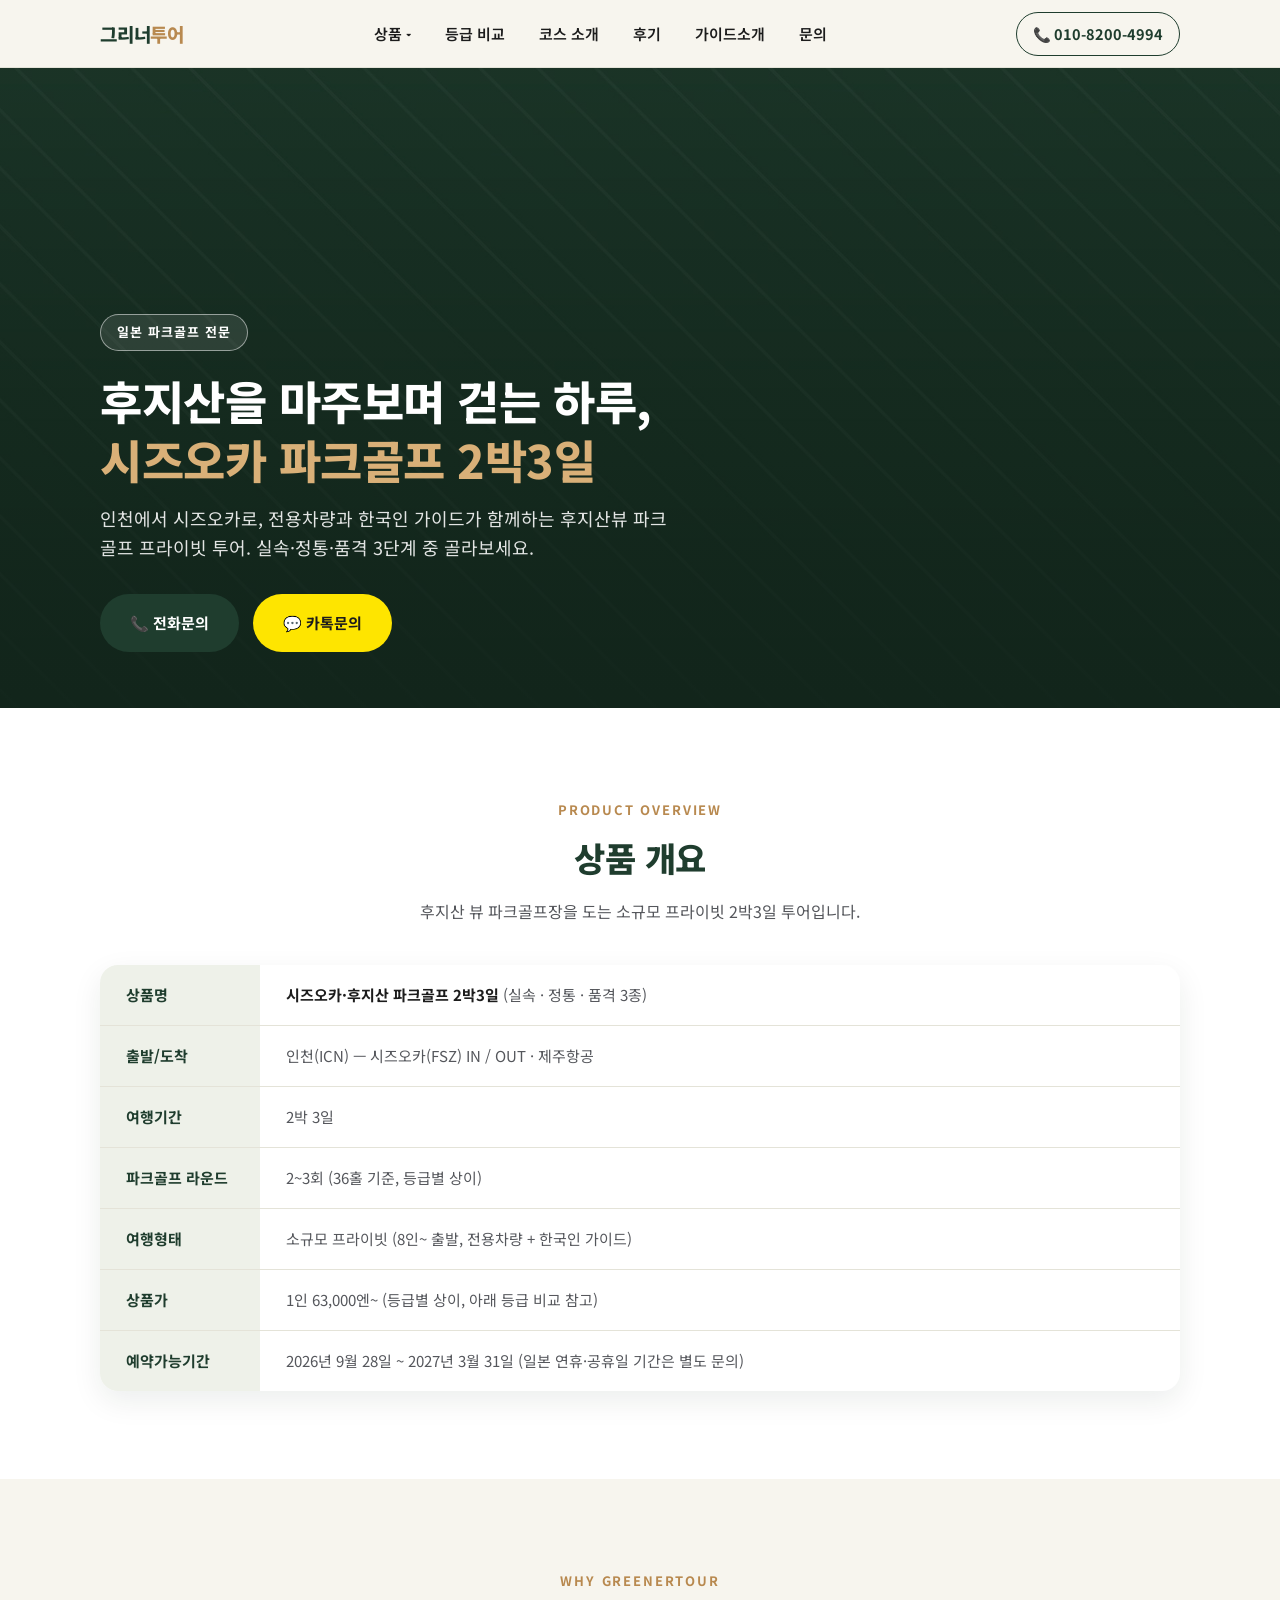
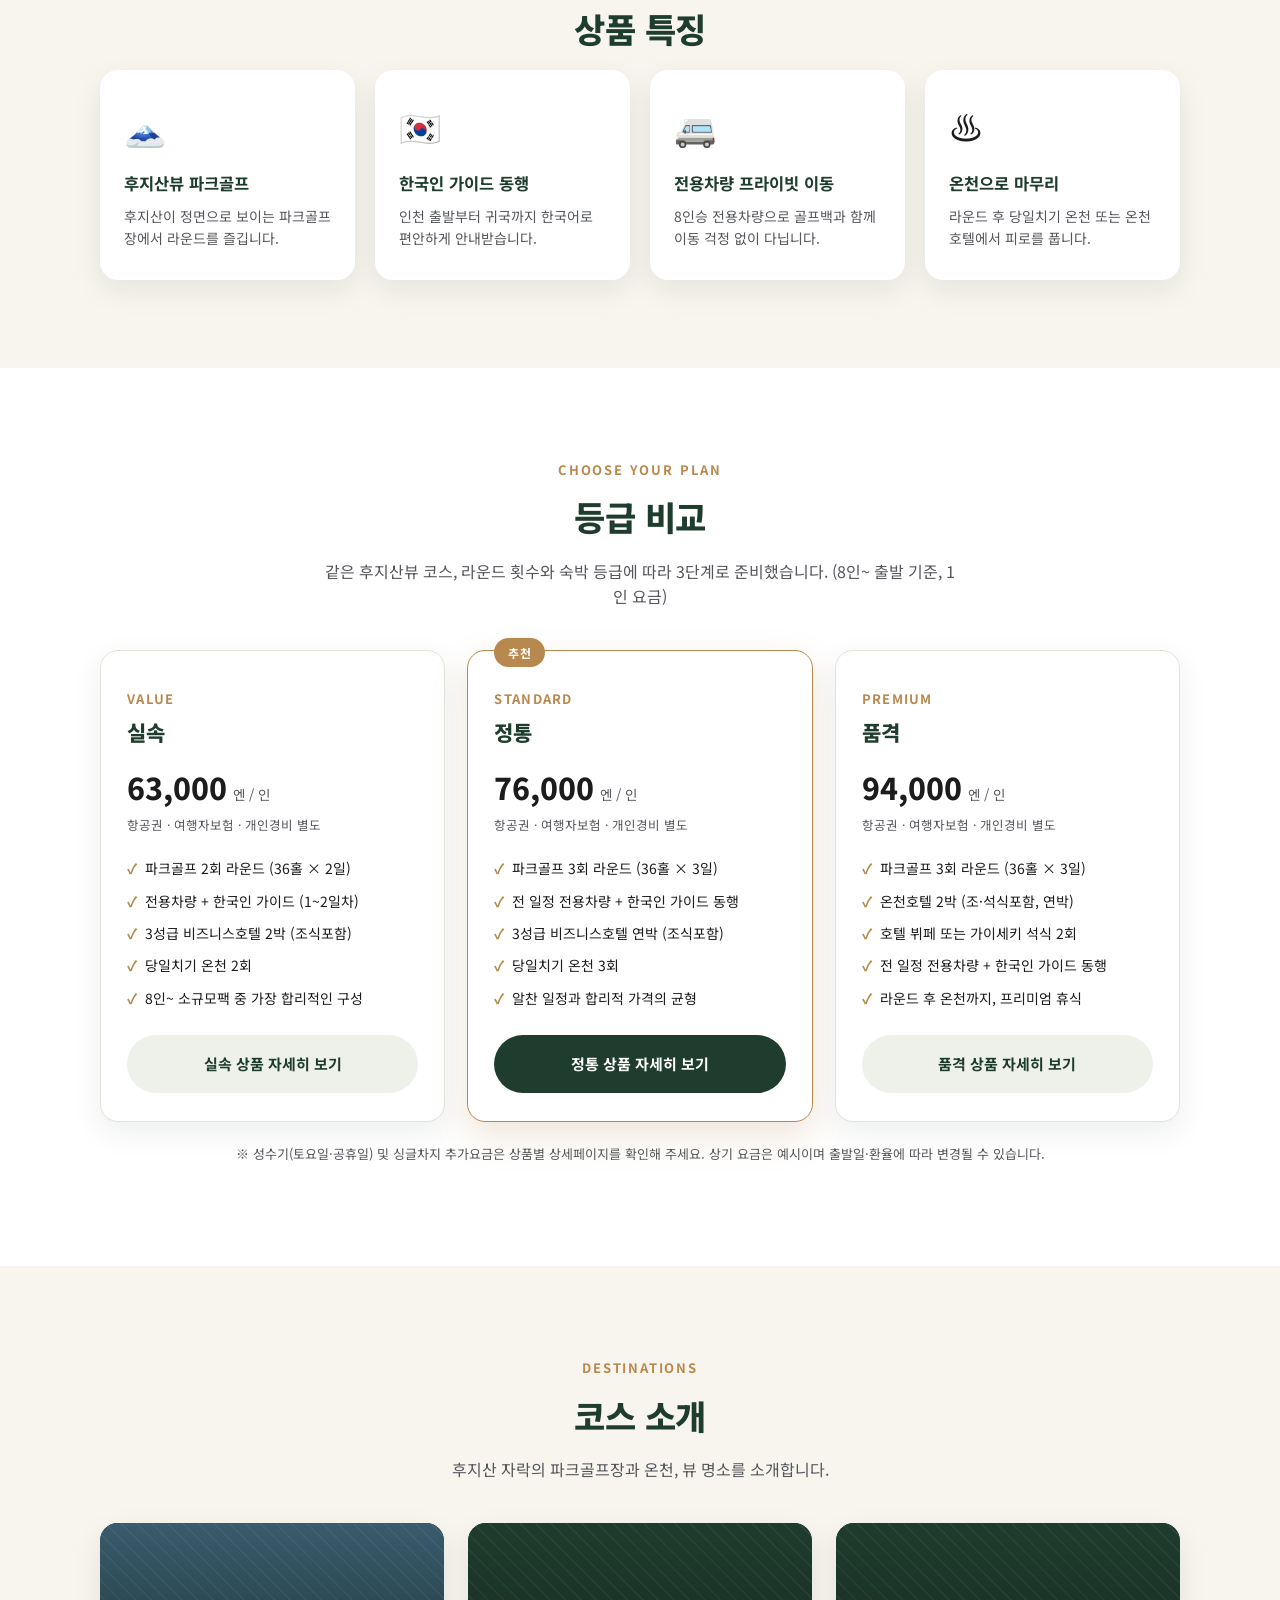
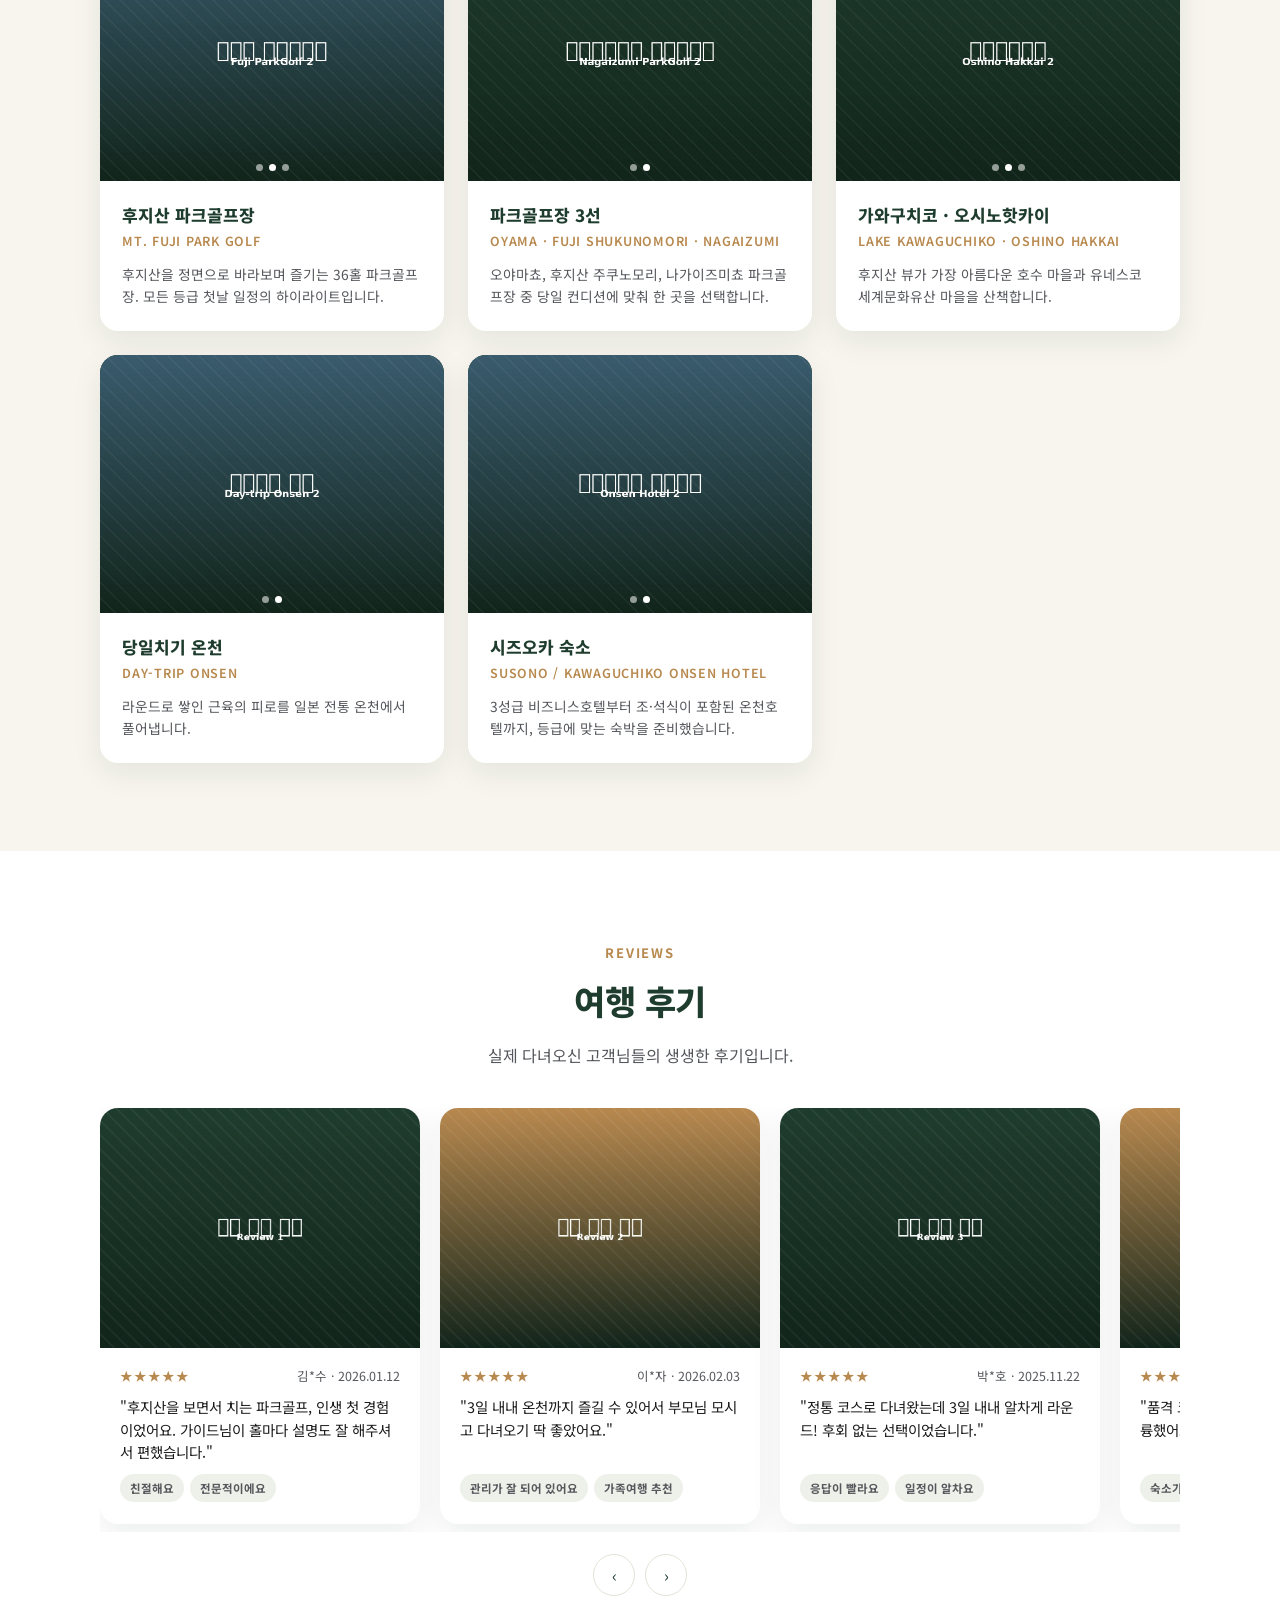
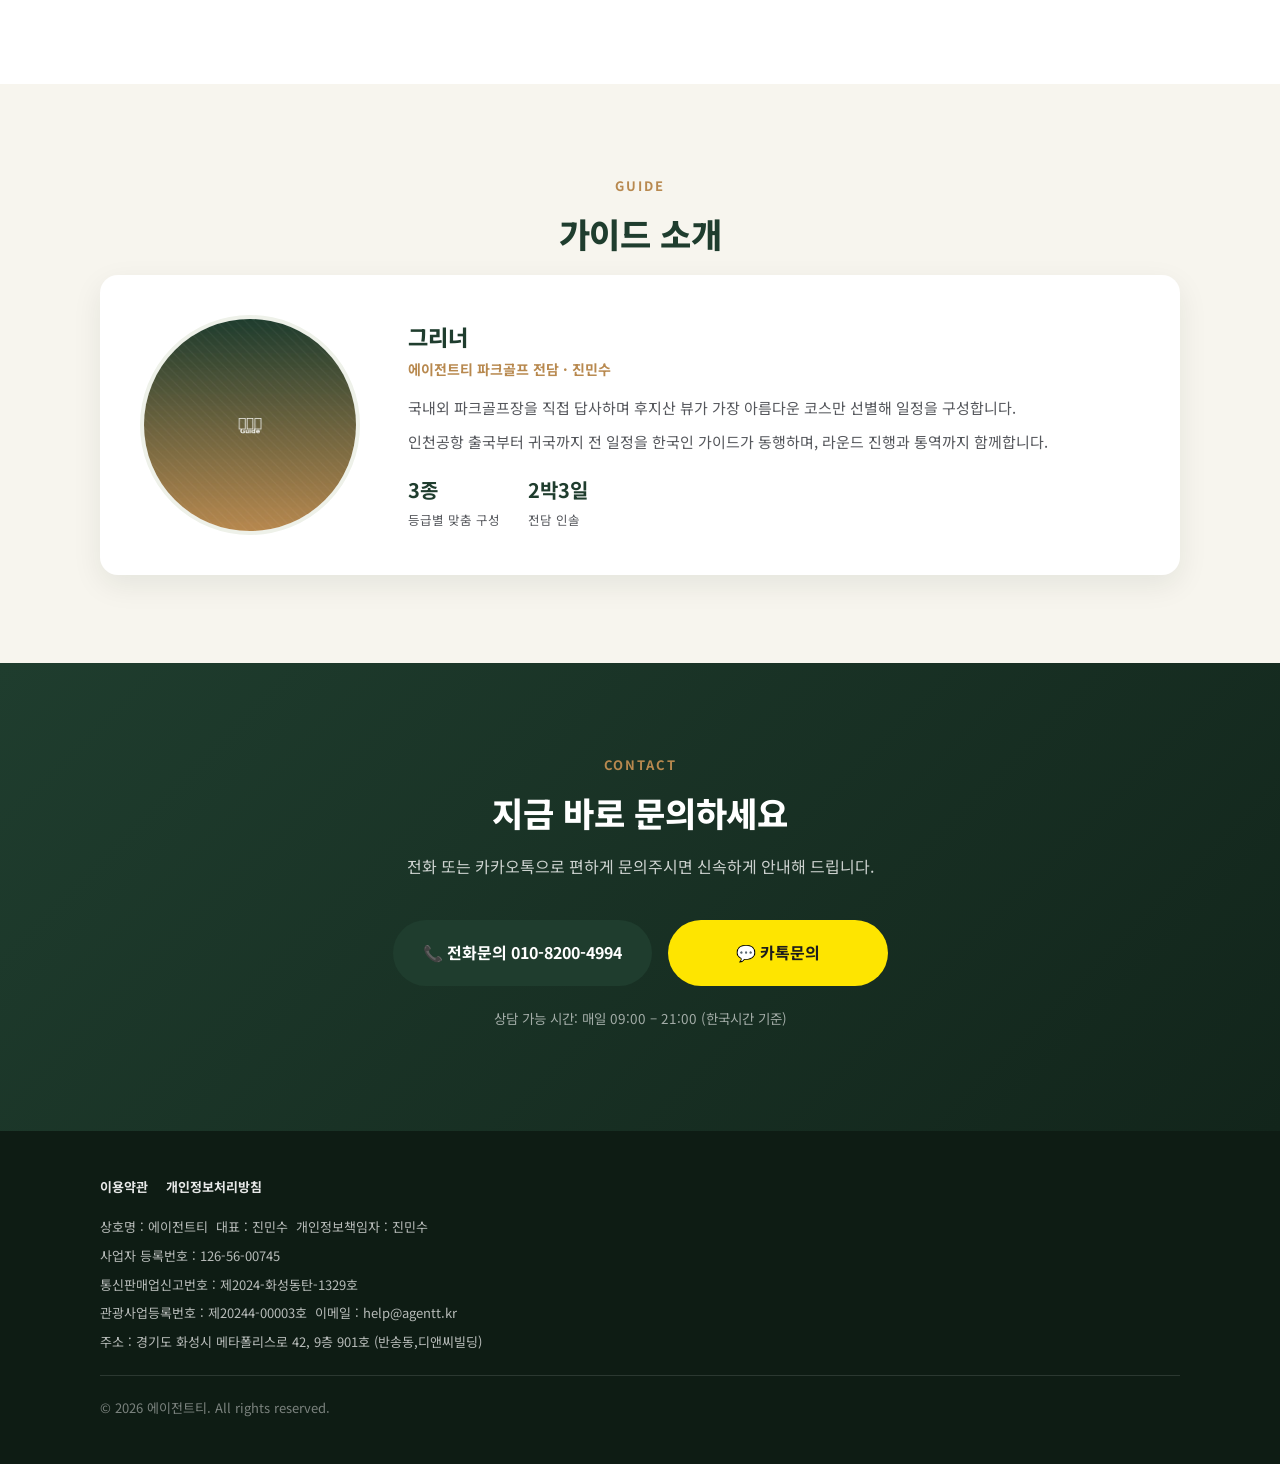
==== index.html @ ccd435a9 "그리너투어: 일본 파크골프(시즈오카·후지산) 전문여행사 홈페이지 신규 제작 베를리너투어 레이아웃을 벤치마킹해 원페이지 홈 + 상품별 상세페이지 구조로 구성. 공급사 견적(실속/정통" ====
<!DOCTYPE html>
<html lang="ko">
<head>
<meta charset="UTF-8">
<meta name="viewport" content="width=device-width, initial-scale=1.0">
<title>그리너투어 | 일본 파크골프 전문여행 - 시즈오카·후지산 2박3일</title>
<meta name="description" content="후지산이 보이는 그린 위에서 즐기는 파크골프. 인천-시즈오카 왕복, 전용차량과 한국인 가이드가 함께하는 2박3일 소규모 프라이빗 투어. 실속·정통·품격 3단계로 골라보세요.">
<link rel="canonical" href="https://greenertour.pages.dev/">

<meta property="og:type" content="website">
<meta property="og:title" content="그리너투어 | 일본 파크골프 전문여행 - 시즈오카·후지산 2박3일">
<meta property="og:description" content="후지산 뷰 파크골프장에서 즐기는 2박3일 소규모 프라이빗 투어. 실속·정통·품격 3단계.">
<meta property="og:image" content="/images/og-image.jpg">
<meta property="og:locale" content="ko_KR">

<link rel="preconnect" href="https://fonts.googleapis.com">
<link rel="preconnect" href="https://fonts.gstatic.com" crossorigin>
<link href="https://fonts.googleapis.com/css2?family=Noto+Sans+KR:wght@400;500;600;700;800&display=swap" rel="stylesheet">
<link rel="stylesheet" href="/assets/css/style.css">
</head>
<body>

<!-- ============================== HEADER / GNB ============================== -->
<header class="site-header">
  <nav class="nav">
    <a href="#top" class="nav-logo">그리너<span>투어</span></a>

    <ul class="nav-menu">
      <li class="nav-item has-dropdown">
        <a href="#plans" class="nav-link nav-link--dropdown">상품 <span class="caret">▾</span></a>
        <ul class="nav-dropdown" data-products-dropdown>
          <li>
            <a href="/products/susono-value/" class="nav-dropdown-link">
              <span>시즈오카 파크골프 실속</span><span class="status">판매중</span>
            </a>
          </li>
          <li>
            <a href="/products/susono-standard/" class="nav-dropdown-link">
              <span>시즈오카 파크골프 정통</span><span class="status">판매중</span>
            </a>
          </li>
          <li>
            <a href="/products/susono-premium/" class="nav-dropdown-link">
              <span>시즈오카 파크골프 품격</span><span class="status">판매중</span>
            </a>
          </li>
        </ul>
      </li>
      <li class="nav-item"><a href="#plans" class="nav-link">등급 비교</a></li>
      <li class="nav-item"><a href="#destinations" class="nav-link">코스 소개</a></li>
      <li class="nav-item"><a href="#reviews" class="nav-link">후기</a></li>
      <li class="nav-item"><a href="#guide" class="nav-link">가이드소개</a></li>
      <li class="nav-item"><a href="#contact" class="nav-link">문의</a></li>
    </ul>

    <a href="tel:01082004994" class="nav-phone">📞 010-8200-4994</a>
    <button class="nav-toggle" aria-label="메뉴 열기" aria-expanded="false">
      <span></span><span></span><span></span>
    </button>
  </nav>
</header>

<!-- ============================== HERO ============================== -->
<section class="hero" id="top">
  <div class="hero-slides">
    <div class="hero-slide is-active" style="background-image:url('/images/hero/1.jpg')"></div>
    <div class="hero-slide" style="background-image:url('/images/hero/2.jpg')"></div>
  </div>
  <div class="hero-content">
    <span class="hero-badge">일본 파크골프 전문</span>
    <h1 class="hero-title">후지산을 마주보며 걷는 하루,<br><em>시즈오카 파크골프 2박3일</em></h1>
    <p class="hero-sub">인천에서 시즈오카로, 전용차량과 한국인 가이드가 함께하는 후지산뷰 파크골프 프라이빗 투어. 실속·정통·품격 3단계 중 골라보세요.</p>
    <div class="cta-row">
      <a href="tel:01082004994" class="btn btn--primary">📞 전화문의</a>
      <a href="https://open.kakao.com/o/sonpDsNi" target="_blank" rel="noopener" class="btn btn--kakao">💬 카톡문의</a>
    </div>
  </div>
</section>

<!-- ============================== 상품 개요 ============================== -->
<section class="section section--alt" id="overview">
  <div class="container">
    <div class="section-head">
      <span class="section-eyebrow">Product Overview</span>
      <h2 class="section-title">상품 개요</h2>
      <p class="section-desc">후지산 뷰 파크골프장을 도는 소규모 프라이빗 2박3일 투어입니다.</p>
    </div>

    <table class="overview-table">
      <tr><th>상품명</th><td><strong>시즈오카·후지산 파크골프 2박3일</strong> (실속 · 정통 · 품격 3종)</td></tr>
      <tr><th>출발/도착</th><td>인천(ICN) — 시즈오카(FSZ) IN / OUT · 제주항공</td></tr>
      <tr><th>여행기간</th><td>2박 3일</td></tr>
      <tr><th>파크골프 라운드</th><td>2~3회 (36홀 기준, 등급별 상이)</td></tr>
      <tr><th>여행형태</th><td>소규모 프라이빗 (8인~ 출발, 전용차량 + 한국인 가이드)</td></tr>
      <tr><th>상품가</th><td>1인 63,000엔~ (등급별 상이, 아래 등급 비교 참고)</td></tr>
      <tr><th>예약가능기간</th><td>2026년 9월 28일 ~ 2027년 3월 31일 (일본 연휴·공휴일 기간은 별도 문의)</td></tr>
    </table>
  </div>
</section>

<!-- ============================== 상품 특징 ============================== -->
<section class="section">
  <div class="container">
    <div class="section-head">
      <span class="section-eyebrow">Why GreenerTour</span>
      <h2 class="section-title">상품 특징</h2>
    </div>

    <div class="feature-grid">
      <div class="feature-card">
        <div class="feature-icon">🗻</div>
        <h3 class="feature-title">후지산뷰 파크골프</h3>
        <p class="feature-text">후지산이 정면으로 보이는 파크골프장에서 라운드를 즐깁니다.</p>
      </div>
      <div class="feature-card">
        <div class="feature-icon">🇰🇷</div>
        <h3 class="feature-title">한국인 가이드 동행</h3>
        <p class="feature-text">인천 출발부터 귀국까지 한국어로 편안하게 안내받습니다.</p>
      </div>
      <div class="feature-card">
        <div class="feature-icon">🚐</div>
        <h3 class="feature-title">전용차량 프라이빗 이동</h3>
        <p class="feature-text">8인승 전용차량으로 골프백과 함께 이동 걱정 없이 다닙니다.</p>
      </div>
      <div class="feature-card">
        <div class="feature-icon">♨</div>
        <h3 class="feature-title">온천으로 마무리</h3>
        <p class="feature-text">라운드 후 당일치기 온천 또는 온천호텔에서 피로를 풉니다.</p>
      </div>
    </div>
  </div>
</section>

<!-- ============================== 등급 비교 ============================== -->
<section class="section section--alt" id="plans">
  <div class="container">
    <div class="section-head">
      <span class="section-eyebrow">Choose Your Plan</span>
      <h2 class="section-title">등급 비교</h2>
      <p class="section-desc">같은 후지산뷰 코스, 라운드 횟수와 숙박 등급에 따라 3단계로 준비했습니다. (8인~ 출발 기준, 1인 요금)</p>
    </div>

    <div class="plan-grid">

      <div class="plan-card">
        <p class="plan-name">Value</p>
        <h3 class="plan-title">실속</h3>
        <div class="plan-price"><strong>63,000</strong><span>엔 / 인</span></div>
        <p class="plan-price-note">항공권 · 여행자보험 · 개인경비 별도</p>
        <ul class="plan-list">
          <li>파크골프 2회 라운드 (36홀 × 2일)</li>
          <li>전용차량 + 한국인 가이드 (1~2일차)</li>
          <li>3성급 비즈니스호텔 2박 (조식포함)</li>
          <li>당일치기 온천 2회</li>
          <li>8인~ 소규모팩 중 가장 합리적인 구성</li>
        </ul>
        <a href="/products/susono-value/" class="btn btn--ghost btn--block">실속 상품 자세히 보기</a>
      </div>

      <div class="plan-card plan-card--featured">
        <span class="plan-badge">추천</span>
        <p class="plan-name">Standard</p>
        <h3 class="plan-title">정통</h3>
        <div class="plan-price"><strong>76,000</strong><span>엔 / 인</span></div>
        <p class="plan-price-note">항공권 · 여행자보험 · 개인경비 별도</p>
        <ul class="plan-list">
          <li>파크골프 3회 라운드 (36홀 × 3일)</li>
          <li>전 일정 전용차량 + 한국인 가이드 동행</li>
          <li>3성급 비즈니스호텔 연박 (조식포함)</li>
          <li>당일치기 온천 3회</li>
          <li>알찬 일정과 합리적 가격의 균형</li>
        </ul>
        <a href="/products/susono-standard/" class="btn btn--primary btn--block">정통 상품 자세히 보기</a>
      </div>

      <div class="plan-card">
        <p class="plan-name">Premium</p>
        <h3 class="plan-title">품격</h3>
        <div class="plan-price"><strong>94,000</strong><span>엔 / 인</span></div>
        <p class="plan-price-note">항공권 · 여행자보험 · 개인경비 별도</p>
        <ul class="plan-list">
          <li>파크골프 3회 라운드 (36홀 × 3일)</li>
          <li>온천호텔 2박 (조·석식포함, 연박)</li>
          <li>호텔 뷔페 또는 가이세키 석식 2회</li>
          <li>전 일정 전용차량 + 한국인 가이드 동행</li>
          <li>라운드 후 온천까지, 프리미엄 휴식</li>
        </ul>
        <a href="/products/susono-premium/" class="btn btn--ghost btn--block">품격 상품 자세히 보기</a>
      </div>

    </div>
    <p style="text-align:center;color:var(--color-ink-soft);font-size:13px;margin-top:22px;">
      ※ 성수기(토요일·공휴일) 및 싱글차지 추가요금은 상품별 상세페이지를 확인해 주세요. 상기 요금은 예시이며 출발일·환율에 따라 변경될 수 있습니다.
    </p>
  </div>
</section>

<!-- ============================== 코스 소개 ============================== -->
<section class="section" id="destinations">
  <div class="container">
    <div class="section-head">
      <span class="section-eyebrow">Destinations</span>
      <h2 class="section-title">코스 소개</h2>
      <p class="section-desc">후지산 자락의 파크골프장과 온천, 뷰 명소를 소개합니다.</p>
    </div>

    <div class="dest-grid">

      <div class="dest-card">
        <div class="dest-media">
          <img src="/images/destinations/fuji-parkgolf/1.jpg" alt="후지산 파크골프장 1" class="is-active">
          <img src="/images/destinations/fuji-parkgolf/2.jpg" alt="후지산 파크골프장 2">
          <img src="/images/destinations/fuji-parkgolf/3.jpg" alt="후지산 파크골프장 3">
          <div class="dest-thumbs">
            <button class="dest-thumb-dot is-active"></button>
            <button class="dest-thumb-dot"></button>
            <button class="dest-thumb-dot"></button>
          </div>
        </div>
        <div class="dest-body">
          <h3 class="dest-name">후지산 파크골프장</h3>
          <p class="dest-name-en">Mt. Fuji Park Golf</p>
          <p class="dest-desc">후지산을 정면으로 바라보며 즐기는 36홀 파크골프장. 모든 등급 첫날 일정의 하이라이트입니다.</p>
        </div>
      </div>

      <div class="dest-card">
        <div class="dest-media">
          <img src="/images/destinations/oyama-parkgolf/1.jpg" alt="파크골프장 3선 1" class="is-active">
          <img src="/images/destinations/oyama-parkgolf/2.jpg" alt="파크골프장 3선 2">
          <div class="dest-thumbs">
            <button class="dest-thumb-dot is-active"></button>
            <button class="dest-thumb-dot"></button>
          </div>
        </div>
        <div class="dest-body">
          <h3 class="dest-name">파크골프장 3선</h3>
          <p class="dest-name-en">Oyama · Fuji Shukunomori · Nagaizumi</p>
          <p class="dest-desc">오야마쵸, 후지산 주쿠노모리, 나가이즈미쵸 파크골프장 중 당일 컨디션에 맞춰 한 곳을 선택합니다.</p>
        </div>
      </div>

      <div class="dest-card">
        <div class="dest-media">
          <img src="/images/destinations/kawaguchiko/1.jpg" alt="가와구치코 1" class="is-active">
          <img src="/images/destinations/kawaguchiko/2.jpg" alt="오시노핫카이 2">
          <img src="/images/destinations/kawaguchiko/3.jpg" alt="가와구치코 3">
          <div class="dest-thumbs">
            <button class="dest-thumb-dot is-active"></button>
            <button class="dest-thumb-dot"></button>
            <button class="dest-thumb-dot"></button>
          </div>
        </div>
        <div class="dest-body">
          <h3 class="dest-name">가와구치코 · 오시노핫카이</h3>
          <p class="dest-name-en">Lake Kawaguchiko · Oshino Hakkai</p>
          <p class="dest-desc">후지산 뷰가 가장 아름다운 호수 마을과 유네스코 세계문화유산 마을을 산책합니다.</p>
        </div>
      </div>

      <div class="dest-card">
        <div class="dest-media">
          <img src="/images/destinations/onsen/1.jpg" alt="당일치기 온천 1" class="is-active">
          <img src="/images/destinations/onsen/2.jpg" alt="당일치기 온천 2">
          <div class="dest-thumbs">
            <button class="dest-thumb-dot is-active"></button>
            <button class="dest-thumb-dot"></button>
          </div>
        </div>
        <div class="dest-body">
          <h3 class="dest-name">당일치기 온천</h3>
          <p class="dest-name-en">Day-trip Onsen</p>
          <p class="dest-desc">라운드로 쌓인 근육의 피로를 일본 전통 온천에서 풀어냅니다.</p>
        </div>
      </div>

      <div class="dest-card">
        <div class="dest-media">
          <img src="/images/destinations/susono-hotel/1.jpg" alt="시즈오카 숙소 1" class="is-active">
          <img src="/images/destinations/susono-hotel/2.jpg" alt="온천호텔 2">
          <div class="dest-thumbs">
            <button class="dest-thumb-dot is-active"></button>
            <button class="dest-thumb-dot"></button>
          </div>
        </div>
        <div class="dest-body">
          <h3 class="dest-name">시즈오카 숙소</h3>
          <p class="dest-name-en">Susono / Kawaguchiko Onsen Hotel</p>
          <p class="dest-desc">3성급 비즈니스호텔부터 조·석식이 포함된 온천호텔까지, 등급에 맞는 숙박을 준비했습니다.</p>
        </div>
      </div>

    </div>
  </div>
</section>

<!-- ============================== 여행 후기 ============================== -->
<section class="section section--alt" id="reviews">
  <div class="container">
    <div class="section-head">
      <span class="section-eyebrow">Reviews</span>
      <h2 class="section-title">여행 후기</h2>
      <p class="section-desc">실제 다녀오신 고객님들의 생생한 후기입니다.</p>
    </div>

    <div class="review-slider-wrap">
      <div class="review-track">

        <article class="review-card">
          <div class="review-media"><img src="/images/reviews/1.jpg" alt="후기 사진 1"></div>
          <div class="review-body">
            <div class="review-meta"><span class="review-stars">★★★★★</span><span>김*수 · 2026.01.12</span></div>
            <p class="review-quote">"후지산을 보면서 치는 파크골프, 인생 첫 경험이었어요. 가이드님이 홀마다 설명도 잘 해주셔서 편했습니다."</p>
            <div class="review-tags"><span class="review-tag">친절해요</span><span class="review-tag">전문적이에요</span></div>
          </div>
        </article>

        <article class="review-card">
          <div class="review-media"><img src="/images/reviews/2.jpg" alt="후기 사진 2"></div>
          <div class="review-body">
            <div class="review-meta"><span class="review-stars">★★★★★</span><span>이*자 · 2026.02.03</span></div>
            <p class="review-quote">"3일 내내 온천까지 즐길 수 있어서 부모님 모시고 다녀오기 딱 좋았어요."</p>
            <div class="review-tags"><span class="review-tag">관리가 잘 되어 있어요</span><span class="review-tag">가족여행 추천</span></div>
          </div>
        </article>

        <article class="review-card">
          <div class="review-media"><img src="/images/reviews/3.jpg" alt="후기 사진 3"></div>
          <div class="review-body">
            <div class="review-meta"><span class="review-stars">★★★★★</span><span>박*호 · 2025.11.22</span></div>
            <p class="review-quote">"정통 코스로 다녀왔는데 3일 내내 알차게 라운드! 후회 없는 선택이었습니다."</p>
            <div class="review-tags"><span class="review-tag">응답이 빨라요</span><span class="review-tag">일정이 알차요</span></div>
          </div>
        </article>

        <article class="review-card">
          <div class="review-media"><img src="/images/reviews/4.jpg" alt="후기 사진 4"></div>
          <div class="review-body">
            <div class="review-meta"><span class="review-stars">★★★★★</span><span>최*영 · 2025.12.30</span></div>
            <p class="review-quote">"품격 코스 온천호텔의 저녁 가이세키가 정말 훌륭했어요."</p>
            <div class="review-tags"><span class="review-tag">숙소가 좋아요</span><span class="review-tag">전문적이에요</span></div>
          </div>
        </article>

        <article class="review-card">
          <div class="review-media"><img src="/images/reviews/5.jpg" alt="후기 사진 5"></div>
          <div class="review-body">
            <div class="review-meta"><span class="review-stars">★★★★★</span><span>정*미 · 2026.02.18</span></div>
            <p class="review-quote">"실속 코스로도 충분히 만족스러웠습니다. 가성비 최고예요."</p>
            <div class="review-tags"><span class="review-tag">가성비 좋아요</span><span class="review-tag">친절해요</span></div>
          </div>
        </article>

        <article class="review-card">
          <div class="review-media"><img src="/images/reviews/6.jpg" alt="후기 사진 6"></div>
          <div class="review-body">
            <div class="review-meta"><span class="review-stars">★★★★★</span><span>한*철 · 2025.10.05</span></div>
            <p class="review-quote">"골프 동호회 8명이서 단체로 다녀왔는데 전용차량이라 이동이 정말 편했어요."</p>
            <div class="review-tags"><span class="review-tag">단체여행 추천</span><span class="review-tag">위치가 찾기 쉬워요</span></div>
          </div>
        </article>

        <article class="review-card">
          <div class="review-media"><img src="/images/reviews/7.jpg" alt="후기 사진 7"></div>
          <div class="review-body">
            <div class="review-meta"><span class="review-stars">★★★★★</span><span>오*진 · 2026.01.29</span></div>
            <p class="review-quote">"가와구치코에서 본 후지산 뷰가 압권이었습니다."</p>
            <div class="review-tags"><span class="review-tag">사진 맛집</span><span class="review-tag">전문적이에요</span></div>
          </div>
        </article>

        <article class="review-card">
          <div class="review-media"><img src="/images/reviews/8.jpg" alt="후기 사진 8"></div>
          <div class="review-body">
            <div class="review-meta"><span class="review-stars">★★★★★</span><span>신*아 · 2025.11.10</span></div>
            <p class="review-quote">"온천과 파크골프를 함께 즐길 수 있는 유일한 상품 같아요."</p>
            <div class="review-tags"><span class="review-tag">친절해요</span><span class="review-tag">관광지와 가까워요</span></div>
          </div>
        </article>

      </div>

      <div class="review-controls">
        <button data-review-prev aria-label="이전 후기">‹</button>
        <button data-review-next aria-label="다음 후기">›</button>
      </div>
    </div>
  </div>
</section>

<!-- ============================== 가이드 소개 ============================== -->
<section class="section" id="guide">
  <div class="container">
    <div class="section-head">
      <span class="section-eyebrow">Guide</span>
      <h2 class="section-title">가이드 소개</h2>
    </div>

    <div class="guide-block">
      <div class="guide-photo">
        <img src="/images/guide/1.jpg" alt="가이드 그리너 프로필 사진">
      </div>
      <div>
        <h3 class="guide-name">그리너</h3>
        <p class="guide-role">에이전트티 파크골프 전담 · 진민수</p>
        <p class="guide-bio">국내외 파크골프장을 직접 답사하며 후지산 뷰가 가장 아름다운 코스만 선별해 일정을 구성합니다.</p>
        <p class="guide-bio">인천공항 출국부터 귀국까지 전 일정을 한국인 가이드가 동행하며, 라운드 진행과 통역까지 함께합니다.</p>
        <div class="guide-stats">
          <div class="guide-stat"><strong>3종</strong><span>등급별 맞춤 구성</span></div>
          <div class="guide-stat"><strong>2박3일</strong><span>전담 인솔</span></div>
        </div>
      </div>
    </div>
  </div>
</section>

<!-- ============================== 문의하기 ============================== -->
<section class="section contact-section" id="contact">
  <div class="container">
    <span class="section-eyebrow">Contact</span>
    <h2 class="section-title">지금 바로 문의하세요</h2>
    <p class="section-desc">전화 또는 카카오톡으로 편하게 문의주시면 신속하게 안내해 드립니다.</p>
    <div class="contact-cta-row">
      <a href="tel:01082004994" class="btn btn--primary">📞 전화문의 010-8200-4994</a>
      <a href="https://open.kakao.com/o/sonpDsNi" target="_blank" rel="noopener" class="btn btn--kakao">💬 카톡문의</a>
    </div>
    <p class="contact-note">상담 가능 시간: 매일 09:00 – 21:00 (한국시간 기준)</p>
  </div>
</section>

<!-- ============================== FOOTER ============================== -->
<footer class="site-footer">
  <div class="container">
    <div class="footer-links">
      <a href="/terms.html">이용약관</a>
      <a href="/privacy.html">개인정보처리방침</a>
    </div>
    <div class="footer-info">
      <p>상호명 : 에이전트티&nbsp;&nbsp;대표 : 진민수&nbsp;&nbsp;개인정보책임자 : 진민수</p>
      <p>사업자 등록번호 : 126-56-00745</p>
      <p>통신판매업신고번호 : 제2024-화성동탄-1329호</p>
      <p>관광사업등록번호 : 제20244-00003호&nbsp;&nbsp;이메일 : help@agentt.kr</p>
      <p>주소 : 경기도 화성시 메타폴리스로 42, 9층 901호 (반송동,디앤씨빌딩)</p>
    </div>
    <p class="footer-copy">© 2026 에이전트티. All rights reserved.</p>
  </div>
</footer>

<!-- ============================== 모바일 하단 고정 CTA ============================== -->
<div class="mobile-fab">
  <a href="tel:01082004994" class="btn btn--primary">📞 전화문의</a>
  <a href="https://open.kakao.com/o/sonpDsNi" target="_blank" rel="noopener" class="btn btn--kakao">💬 카톡문의</a>
</div>

<script src="/assets/js/main.js"></script>
</body>
</html>
---- assets/css/style.css ----
/* ==========================================================================
   그리너투어 — 일본 파크골프 전문 원페이지 상품 사이트
   ========================================================================== */

:root {
  --color-navy: #1f3d2e;
  --color-navy-deep: #12251b;
  --color-gold: #b8894f;
  --color-gold-light: #d9b078;
  --color-cream: #f7f5ee;
  --color-paper: #ffffff;
  --color-ink: #1c1c1c;
  --color-ink-soft: #55575c;
  --color-line: #e4e3d8;
  --color-tag-bg: #eef1e9;
  --radius-lg: 18px;
  --radius-md: 12px;
  --radius-sm: 8px;
  --shadow-card: 0 10px 30px rgba(18, 37, 27, 0.08);
  --shadow-card-hover: 0 16px 40px rgba(18, 37, 27, 0.14);
  --max-width: 1120px;
  --header-h: 68px;
}

* { box-sizing: border-box; }

html {
  scroll-behavior: smooth;
  scroll-padding-top: calc(var(--header-h) + 12px);
}

body {
  margin: 0;
  font-family: "Noto Sans KR", "Pretendard", -apple-system, BlinkMacSystemFont,
    "Malgun Gothic", sans-serif;
  color: var(--color-ink);
  background: var(--color-cream);
  line-height: 1.6;
  -webkit-font-smoothing: antialiased;
}

img { max-width: 100%; display: block; }
a { color: inherit; text-decoration: none; }
ul { list-style: none; margin: 0; padding: 0; }
button { font-family: inherit; cursor: pointer; }

.container {
  max-width: var(--max-width);
  margin: 0 auto;
  padding: 0 20px;
}

.section {
  padding: 88px 0;
}

.section--tight { padding: 64px 0; }

.section--alt { background: var(--color-paper); }

.section-eyebrow {
  display: inline-block;
  font-size: 13px;
  font-weight: 700;
  letter-spacing: 0.14em;
  color: var(--color-gold);
  text-transform: uppercase;
  margin-bottom: 10px;
}

.section-title {
  font-size: clamp(24px, 3.4vw, 34px);
  font-weight: 800;
  color: var(--color-navy);
  margin: 0 0 14px;
  letter-spacing: -0.01em;
}

.section-desc {
  font-size: 16px;
  color: var(--color-ink-soft);
  max-width: 640px;
  margin: 0 0 40px;
}

.section-head {
  text-align: center;
}
.section-head .section-desc { margin-left: auto; margin-right: auto; }

/* ---------- Buttons ---------- */
.btn {
  display: inline-flex;
  align-items: center;
  justify-content: center;
  gap: 8px;
  padding: 15px 28px;
  border-radius: 999px;
  font-weight: 700;
  font-size: 15px;
  border: 2px solid transparent;
  transition: transform 0.15s ease, box-shadow 0.15s ease, background 0.2s ease;
  white-space: nowrap;
}
.btn:active { transform: translateY(1px); }

.btn--primary {
  background: var(--color-navy);
  color: #fff;
}
.btn--primary:hover { background: var(--color-navy-deep); box-shadow: var(--shadow-card-hover); }

.btn--kakao {
  background: #fee500;
  color: #1c1c1c;
}
.btn--kakao:hover { box-shadow: var(--shadow-card-hover); }

.btn--outline {
  background: transparent;
  border-color: rgba(255, 255, 255, 0.7);
  color: #fff;
}
.btn--outline:hover { background: rgba(255, 255, 255, 0.12); }

.btn--ghost {
  background: var(--color-tag-bg);
  color: var(--color-navy);
}
.btn--ghost:hover { background: var(--color-line); }

.btn--block { width: 100%; }

.cta-row {
  display: flex;
  gap: 14px;
  flex-wrap: wrap;
}

/* ---------- Header / GNB ---------- */
.site-header {
  position: fixed;
  top: 0;
  left: 0;
  right: 0;
  height: var(--header-h);
  z-index: 200;
  background: rgba(247, 245, 238, 0.98);
  border-bottom: 1px solid var(--color-line);
  transition: background 0.2s ease;
}

.nav {
  max-width: var(--max-width);
  margin: 0 auto;
  height: var(--header-h);
  padding: 0 20px;
  display: flex;
  align-items: center;
  justify-content: space-between;
  gap: 16px;
}

.nav-logo {
  font-weight: 800;
  font-size: 19px;
  color: var(--color-navy);
  letter-spacing: -0.01em;
  flex-shrink: 0;
}
.nav-logo span { color: var(--color-gold); }

.nav-menu {
  display: flex;
  align-items: center;
  gap: 6px;
  flex: 1;
  justify-content: center;
}

.nav-item { position: relative; }

.nav-link {
  display: flex;
  align-items: center;
  gap: 4px;
  padding: 10px 14px;
  font-size: 15px;
  font-weight: 600;
  color: var(--color-ink);
  border-radius: var(--radius-sm);
  transition: background 0.15s ease, color 0.15s ease;
}
.nav-link:hover, .nav-link:focus-visible { color: var(--color-navy); background: rgba(18, 37, 27, 0.06); }
.nav-link .caret { font-size: 10px; transition: transform 0.2s ease; }

.nav-item.has-dropdown:hover .nav-link .caret,
.nav-item.has-dropdown.is-open .nav-link .caret {
  transform: rotate(180deg);
}

.nav-dropdown {
  position: absolute;
  top: calc(100% + 8px);
  left: 0;
  min-width: 260px;
  background: var(--color-paper);
  border-radius: var(--radius-md);
  box-shadow: var(--shadow-card-hover);
  border: 1px solid var(--color-line);
  padding: 8px;
  opacity: 0;
  visibility: hidden;
  transform: translateY(-6px);
  transition: opacity 0.18s ease, transform 0.18s ease, visibility 0.18s ease;
}

.nav-item.has-dropdown:hover .nav-dropdown,
.nav-item.has-dropdown.is-open .nav-dropdown {
  opacity: 1;
  visibility: visible;
  transform: translateY(0);
}

.nav-dropdown-link {
  display: flex;
  align-items: center;
  justify-content: space-between;
  gap: 10px;
  padding: 12px 14px;
  border-radius: var(--radius-sm);
  font-size: 14.5px;
  font-weight: 600;
  color: var(--color-ink);
}
.nav-dropdown-link:hover { background: var(--color-tag-bg); }
.nav-dropdown-link .status {
  font-size: 11px;
  font-weight: 700;
  padding: 3px 9px;
  border-radius: 999px;
  background: rgba(184, 137, 79, 0.14);
  color: var(--color-gold);
  flex-shrink: 0;
}
.nav-dropdown-empty {
  padding: 12px 14px;
  font-size: 13px;
  color: var(--color-ink-soft);
}

.nav-phone {
  display: flex;
  align-items: center;
  gap: 6px;
  font-weight: 700;
  font-size: 14.5px;
  color: var(--color-navy);
  padding: 9px 16px;
  border: 1.5px solid var(--color-navy);
  border-radius: 999px;
  flex-shrink: 0;
  white-space: nowrap;
}
.nav-phone:hover { background: var(--color-navy); color: #fff; }

.nav-toggle {
  display: none;
  flex-direction: column;
  gap: 4px;
  background: none;
  border: none;
  padding: 8px;
  flex-shrink: 0;
}
.nav-toggle span {
  width: 22px;
  height: 2px;
  background: var(--color-navy);
  border-radius: 2px;
  transition: transform 0.2s ease, opacity 0.2s ease;
}
.nav-toggle.is-active span:nth-child(1) { transform: translateY(6px) rotate(45deg); }
.nav-toggle.is-active span:nth-child(2) { opacity: 0; }
.nav-toggle.is-active span:nth-child(3) { transform: translateY(-6px) rotate(-45deg); }

/* ---------- Hero ---------- */
.hero {
  position: relative;
  min-height: 640px;
  margin-top: var(--header-h);
  display: flex;
  align-items: flex-end;
  color: #fff;
  overflow: hidden;
}

.hero-slides {
  position: absolute;
  inset: 0;
  z-index: 0;
}
.hero-slide {
  position: absolute;
  inset: 0;
  background-size: cover;
  background-position: center;
  opacity: 0;
  transition: opacity 1.2s ease;
}
.hero-slide.is-active { opacity: 1; }
.hero-slides::after {
  content: "";
  position: absolute;
  inset: 0;
  background: linear-gradient(180deg, rgba(18, 37, 27, 0.35) 0%, rgba(18, 37, 27, 0.55) 55%, rgba(18, 37, 27, 0.92) 100%);
}

.hero-content {
  position: relative;
  z-index: 1;
  padding: 80px 20px 56px;
  max-width: var(--max-width);
  margin: 0 auto;
  width: 100%;
}

.hero-badge {
  display: inline-block;
  font-size: 13px;
  font-weight: 700;
  letter-spacing: 0.08em;
  padding: 7px 16px;
  border-radius: 999px;
  border: 1px solid rgba(255, 255, 255, 0.5);
  background: rgba(255, 255, 255, 0.1);
  margin-bottom: 20px;
}

.hero-title {
  font-size: clamp(28px, 5vw, 46px);
  font-weight: 800;
  line-height: 1.28;
  margin: 0 0 16px;
  letter-spacing: -0.01em;
}
.hero-title em {
  font-style: normal;
  color: var(--color-gold-light);
}

.hero-sub {
  font-size: clamp(15px, 2vw, 18px);
  color: rgba(255, 255, 255, 0.88);
  margin: 0 0 32px;
  max-width: 580px;
}

/* ---------- Overview table ---------- */
.overview-table {
  width: 100%;
  border-collapse: collapse;
  background: var(--color-paper);
  border-radius: var(--radius-lg);
  overflow: hidden;
  box-shadow: var(--shadow-card);
}
.overview-table tr { border-bottom: 1px solid var(--color-line); }
.overview-table tr:last-child { border-bottom: none; }
.overview-table th, .overview-table td {
  text-align: left;
  padding: 18px 26px;
  font-size: 15px;
  vertical-align: top;
}
.overview-table th {
  width: 160px;
  color: var(--color-navy);
  font-weight: 700;
  background: var(--color-tag-bg);
}
.overview-table td { color: var(--color-ink-soft); }
.overview-table td strong { color: var(--color-ink); }

/* ---------- Feature cards ---------- */
.feature-grid {
  display: grid;
  grid-template-columns: repeat(4, 1fr);
  gap: 20px;
}
.feature-card {
  background: var(--color-paper);
  border-radius: var(--radius-lg);
  padding: 30px 24px;
  box-shadow: var(--shadow-card);
  transition: transform 0.2s ease, box-shadow 0.2s ease;
}
.feature-card:hover { transform: translateY(-4px); box-shadow: var(--shadow-card-hover); }
.feature-icon { font-size: 34px; margin-bottom: 16px; }
.feature-title {
  font-size: 16.5px;
  font-weight: 700;
  color: var(--color-navy);
  margin: 0 0 8px;
}
.feature-text {
  font-size: 14px;
  color: var(--color-ink-soft);
  margin: 0;
}

/* ---------- Plan comparison (등급 비교) ---------- */
.plan-grid {
  display: grid;
  grid-template-columns: repeat(3, 1fr);
  gap: 22px;
  align-items: stretch;
}
.plan-card {
  position: relative;
  background: var(--color-paper);
  border: 1px solid var(--color-line);
  border-radius: var(--radius-lg);
  padding: 32px 26px 28px;
  box-shadow: var(--shadow-card);
  display: flex;
  flex-direction: column;
  transition: transform 0.2s ease, box-shadow 0.2s ease;
}
.plan-card:hover { transform: translateY(-4px); box-shadow: var(--shadow-card-hover); }
.plan-card--featured {
  border-color: var(--color-gold);
  box-shadow: 0 14px 34px rgba(184, 137, 79, 0.22);
}
.plan-badge {
  position: absolute;
  top: -13px;
  left: 26px;
  background: var(--color-gold);
  color: #fff;
  font-size: 12px;
  font-weight: 700;
  padding: 5px 14px;
  border-radius: 999px;
  letter-spacing: 0.03em;
}
.plan-name {
  font-size: 13px;
  font-weight: 700;
  letter-spacing: 0.1em;
  color: var(--color-gold);
  text-transform: uppercase;
  margin: 6px 0 6px;
}
.plan-title {
  font-size: 21px;
  font-weight: 800;
  color: var(--color-navy);
  margin: 0 0 14px;
}
.plan-price {
  display: flex;
  align-items: baseline;
  gap: 6px;
  margin-bottom: 4px;
}
.plan-price strong {
  font-size: 30px;
  font-weight: 800;
  color: var(--color-ink);
}
.plan-price span {
  font-size: 13.5px;
  color: var(--color-ink-soft);
}
.plan-price-note {
  font-size: 12.5px;
  color: var(--color-ink-soft);
  margin: 0 0 22px;
}
.plan-list {
  display: flex;
  flex-direction: column;
  gap: 10px;
  margin-bottom: 26px;
  flex: 1;
}
.plan-list li {
  font-size: 14px;
  color: var(--color-ink);
  display: flex;
  gap: 8px;
  align-items: flex-start;
}
.plan-list li::before {
  content: "✓";
  color: var(--color-gold);
  font-weight: 800;
  flex-shrink: 0;
}

/* ---------- Price detail table (상품 상세 내 요금표) ---------- */
.price-table {
  width: 100%;
  border-collapse: collapse;
  background: var(--color-paper);
  border-radius: var(--radius-lg);
  overflow: hidden;
  box-shadow: var(--shadow-card);
}
.price-table th, .price-table td {
  padding: 16px 20px;
  font-size: 14.5px;
  text-align: left;
  border-bottom: 1px solid var(--color-line);
}
.price-table thead th {
  background: var(--color-navy);
  color: #fff;
  font-weight: 700;
}
.price-table tbody tr:last-child td { border-bottom: none; }
.price-table tbody td:first-child { font-weight: 700; color: var(--color-navy); width: 34%; }
.price-table tbody td { color: var(--color-ink-soft); }
.price-table .price-main { color: var(--color-ink); font-weight: 800; font-size: 16px; }
.price-note-list {
  margin-top: 14px;
  font-size: 13px;
  color: var(--color-ink-soft);
  display: flex;
  flex-direction: column;
  gap: 4px;
}

/* ---------- Itinerary ---------- */
.itinerary-list {
  display: flex;
  flex-direction: column;
  gap: 12px;
}
.day-card {
  background: var(--color-paper);
  border: 1px solid var(--color-line);
  border-radius: var(--radius-md);
  overflow: hidden;
}
.day-summary {
  display: flex;
  align-items: center;
  gap: 18px;
  width: 100%;
  padding: 18px 22px;
  background: none;
  border: none;
  text-align: left;
}
.day-num {
  flex-shrink: 0;
  width: 56px;
  height: 56px;
  border-radius: 50%;
  background: var(--color-navy);
  color: #fff;
  display: flex;
  flex-direction: column;
  align-items: center;
  justify-content: center;
  font-weight: 800;
  line-height: 1.1;
}
.day-num small { font-size: 9px; font-weight: 600; letter-spacing: 0.05em; opacity: 0.8; }
.day-num strong { font-size: 18px; }

.day-heading { flex: 1; min-width: 0; }
.day-route {
  font-weight: 700;
  font-size: 15.5px;
  color: var(--color-ink);
  margin: 0 0 4px;
}
.day-brief {
  font-size: 13.5px;
  color: var(--color-ink-soft);
  margin: 0;
}
.day-badge {
  flex-shrink: 0;
  font-size: 12px;
  font-weight: 700;
  padding: 6px 13px;
  border-radius: 999px;
  background: var(--color-tag-bg);
  color: var(--color-gold);
  white-space: nowrap;
}
.day-chevron {
  flex-shrink: 0;
  font-size: 14px;
  color: var(--color-ink-soft);
  transition: transform 0.2s ease;
}
.day-card.is-open .day-chevron { transform: rotate(180deg); }

.day-detail {
  max-height: 0;
  overflow: hidden;
  transition: max-height 0.3s ease;
}
.day-detail-inner {
  padding: 0 22px 22px 96px;
  font-size: 14.5px;
  color: var(--color-ink-soft);
}
.day-detail-inner p { margin: 0 0 8px; white-space: pre-line; }
.day-detail-inner .meta-row {
  display: flex;
  flex-wrap: wrap;
  gap: 18px;
  margin-top: 12px;
  font-size: 13px;
}
.day-detail-inner .meta-row span { display: flex; align-items: center; gap: 6px; }

.itinerary-download {
  margin-top: 28px;
  text-align: center;
}

/* ---------- Destinations ---------- */
.dest-grid {
  display: grid;
  grid-template-columns: repeat(3, 1fr);
  gap: 24px;
}
.dest-card {
  background: var(--color-paper);
  border-radius: var(--radius-lg);
  overflow: hidden;
  box-shadow: var(--shadow-card);
  transition: transform 0.2s ease, box-shadow 0.2s ease;
}
.dest-card:hover { transform: translateY(-4px); box-shadow: var(--shadow-card-hover); }

.dest-media {
  position: relative;
  aspect-ratio: 4 / 3;
  overflow: hidden;
  background: var(--color-tag-bg);
}
.dest-media img {
  width: 100%;
  height: 100%;
  object-fit: cover;
  position: absolute;
  inset: 0;
  opacity: 0;
  transition: opacity 0.4s ease;
}
.dest-media img.is-active { opacity: 1; position: relative; }
.dest-thumbs {
  position: absolute;
  bottom: 10px;
  left: 0;
  right: 0;
  display: flex;
  justify-content: center;
  gap: 6px;
  z-index: 2;
}
.dest-thumb-dot {
  width: 7px;
  height: 7px;
  border-radius: 50%;
  background: rgba(255, 255, 255, 0.55);
  border: none;
  padding: 0;
}
.dest-thumb-dot.is-active { background: #fff; }

.dest-body { padding: 20px 22px 24px; }
.dest-name {
  font-size: 17px;
  font-weight: 800;
  color: var(--color-navy);
  margin: 0 0 3px;
}
.dest-name-en {
  font-size: 12.5px;
  font-weight: 600;
  color: var(--color-gold);
  text-transform: uppercase;
  letter-spacing: 0.06em;
  margin: 0 0 12px;
}
.dest-desc {
  font-size: 13.8px;
  color: var(--color-ink-soft);
  margin: 0;
}

/* ---------- Inclusions ---------- */
.include-grid {
  display: grid;
  grid-template-columns: 1fr 1fr;
  gap: 20px;
}
.include-card {
  border-radius: var(--radius-lg);
  padding: 30px 28px;
}
.include-card--yes { background: #eef4ee; border: 1px solid #cfe3cf; }
.include-card--no { background: #f6eeee; border: 1px solid #e6cccc; }
.include-card-title {
  font-size: 16px;
  font-weight: 800;
  margin: 0 0 16px;
  display: flex;
  align-items: center;
  gap: 8px;
}
.include-card--yes .include-card-title { color: #2f6b32; }
.include-card--no .include-card-title { color: #a13d3d; }
.include-card ul { display: flex; flex-direction: column; gap: 10px; }
.include-card li {
  font-size: 14.5px;
  color: var(--color-ink);
  display: flex;
  gap: 8px;
  align-items: flex-start;
}
.include-card li::before { content: "—"; color: var(--color-ink-soft); flex-shrink: 0; }

/* ---------- Reviews ---------- */
.review-slider-wrap { position: relative; }
.review-track {
  display: flex;
  gap: 20px;
  overflow-x: auto;
  scroll-snap-type: x mandatory;
  padding-bottom: 8px;
  scrollbar-width: none;
}
.review-track::-webkit-scrollbar { display: none; }

.review-card {
  scroll-snap-align: start;
  flex: 0 0 320px;
  background: var(--color-paper);
  border-radius: var(--radius-lg);
  overflow: hidden;
  box-shadow: var(--shadow-card);
  display: flex;
  flex-direction: column;
}
.review-media { aspect-ratio: 4 / 3; overflow: hidden; }
.review-media img { width: 100%; height: 100%; object-fit: cover; }
.review-body { padding: 18px 20px 22px; display: flex; flex-direction: column; gap: 10px; flex: 1; }
.review-meta { display: flex; align-items: center; justify-content: space-between; font-size: 12.5px; color: var(--color-ink-soft); }
.review-stars { color: var(--color-gold); letter-spacing: 1px; }
.review-quote { font-size: 14.5px; color: var(--color-ink); margin: 0; line-height: 1.55; }
.review-tags { display: flex; flex-wrap: wrap; gap: 6px; margin-top: auto; }
.review-tag {
  font-size: 11.5px;
  font-weight: 700;
  padding: 5px 10px;
  border-radius: 999px;
  background: var(--color-tag-bg);
  color: var(--color-ink-soft);
}

.review-controls {
  display: flex;
  justify-content: center;
  gap: 10px;
  margin-top: 22px;
}
.review-controls button {
  width: 42px;
  height: 42px;
  border-radius: 50%;
  border: 1.5px solid var(--color-line);
  background: var(--color-paper);
  font-size: 16px;
  color: var(--color-navy);
  display: flex;
  align-items: center;
  justify-content: center;
}
.review-controls button:hover { background: var(--color-navy); color: #fff; border-color: var(--color-navy); }

.review-more { text-align: center; margin-top: 24px; }
.review-more a {
  font-weight: 700;
  font-size: 14.5px;
  color: var(--color-navy);
  border-bottom: 2px solid var(--color-gold);
  padding-bottom: 2px;
}

/* ---------- Guide ---------- */
.guide-block {
  display: flex;
  align-items: center;
  gap: 48px;
  background: var(--color-paper);
  border-radius: var(--radius-lg);
  padding: 40px;
  box-shadow: var(--shadow-card);
}
.guide-photo {
  flex-shrink: 0;
  width: 220px;
  height: 220px;
  border-radius: 50%;
  overflow: hidden;
  border: 4px solid var(--color-tag-bg);
}
.guide-photo img { width: 100%; height: 100%; object-fit: cover; }
.guide-name {
  font-size: 22px;
  font-weight: 800;
  color: var(--color-navy);
  margin: 0 0 4px;
}
.guide-role {
  font-size: 14px;
  font-weight: 700;
  color: var(--color-gold);
  margin: 0 0 16px;
}
.guide-bio { margin: 0; color: var(--color-ink-soft); font-size: 15px; }
.guide-bio + .guide-bio { margin-top: 10px; }
.guide-stats {
  display: flex;
  gap: 28px;
  margin-top: 20px;
}
.guide-stat strong { display: block; font-size: 20px; color: var(--color-navy); }
.guide-stat span { font-size: 12.5px; color: var(--color-ink-soft); }

/* ---------- Contact CTA ---------- */
.contact-section {
  background: linear-gradient(135deg, var(--color-navy) 0%, var(--color-navy-deep) 100%);
  color: #fff;
  text-align: center;
}
.contact-section .section-title { color: #fff; }
.contact-section .section-desc { color: rgba(255, 255, 255, 0.78); margin-left: auto; margin-right: auto; }
.contact-cta-row {
  display: flex;
  justify-content: center;
  gap: 16px;
  flex-wrap: wrap;
  margin-top: 8px;
}
.contact-cta-row .btn { min-width: 220px; padding: 18px 28px; font-size: 16px; }
.contact-note {
  margin-top: 22px;
  font-size: 13.5px;
  color: rgba(255, 255, 255, 0.6);
}

/* ---------- Footer ---------- */
.site-footer {
  background: #0e1c14;
  color: rgba(255, 255, 255, 0.7);
  padding: 44px 0 30px;
  font-size: 13px;
  line-height: 1.9;
}
.footer-links {
  display: flex;
  gap: 18px;
  margin-bottom: 16px;
}
.footer-links a { font-weight: 700; color: rgba(255, 255, 255, 0.9); }
.footer-links a:hover { color: var(--color-gold-light); }
.footer-info p { margin: 0 0 4px; }
.footer-copy {
  margin-top: 20px;
  padding-top: 20px;
  border-top: 1px solid rgba(255, 255, 255, 0.12);
  color: rgba(255, 255, 255, 0.45);
}

/* ---------- Floating mobile CTA ---------- */
.mobile-fab {
  position: fixed;
  bottom: 0;
  left: 0;
  right: 0;
  z-index: 150;
  display: none;
  gap: 10px;
  padding: 12px 16px calc(12px + env(safe-area-inset-bottom));
  background: rgba(255, 255, 255, 0.96);
  border-top: 1px solid var(--color-line);
  backdrop-filter: blur(8px);
}
.mobile-fab .btn { flex: 1; padding: 14px; font-size: 14.5px; }
.mobile-fab .btn--primary { background: var(--color-navy); color: #fff; }

/* ---------- Simple pages (terms/privacy) ---------- */
.doc-page {
  max-width: 820px;
  margin: 0 auto;
  padding: calc(var(--header-h) + 56px) 20px 100px;
}
.doc-page h1 {
  font-size: 28px;
  font-weight: 800;
  color: var(--color-navy);
  margin-bottom: 8px;
}
.doc-page .doc-updated { color: var(--color-ink-soft); font-size: 13.5px; margin-bottom: 36px; }
.doc-page h2 {
  font-size: 18px;
  font-weight: 700;
  color: var(--color-navy);
  margin: 34px 0 12px;
}
.doc-page p, .doc-page li { font-size: 14.5px; color: var(--color-ink-soft); }
.doc-page ul, .doc-page ol { padding-left: 20px; margin: 10px 0; }
.doc-page li { margin-bottom: 6px; }
.doc-page table { width: 100%; border-collapse: collapse; margin: 14px 0; }
.doc-page th, .doc-page td {
  border: 1px solid var(--color-line);
  padding: 10px 12px;
  font-size: 13.5px;
  text-align: left;
  color: var(--color-ink-soft);
}
.doc-page th { background: var(--color-tag-bg); color: var(--color-ink); }
.doc-back {
  display: inline-block;
  margin-bottom: 28px;
  font-weight: 700;
  font-size: 13.5px;
  color: var(--color-navy);
}

/* ==========================================================================
   Responsive
   ========================================================================== */
@media (max-width: 980px) {
  .feature-grid { grid-template-columns: repeat(2, 1fr); }
  .dest-grid { grid-template-columns: repeat(2, 1fr); }
  .plan-grid { grid-template-columns: 1fr; max-width: 460px; margin: 0 auto; }
  .guide-block { flex-direction: column; text-align: center; padding: 32px; }
  .guide-stats { justify-content: center; }
}

@media (max-width: 760px) {
  :root { --header-h: 60px; }
  .nav-menu {
    position: fixed;
    top: var(--header-h);
    left: 0;
    right: 0;
    bottom: 0;
    background: var(--color-cream);
    flex-direction: column;
    align-items: stretch;
    justify-content: flex-start;
    padding: 12px 20px 30px;
    gap: 2px;
    overflow-y: auto;
    transform: translateX(100%);
    transition: transform 0.25s ease;
    z-index: 190;
  }
  .nav-menu.is-open { transform: translateX(0); }
  .nav-item { width: 100%; }
  .nav-link { width: 100%; justify-content: space-between; padding: 16px 6px; border-bottom: 1px solid var(--color-line); border-radius: 0; }
  .nav-dropdown {
    position: static;
    box-shadow: none;
    border: none;
    opacity: 1;
    visibility: visible;
    transform: none;
    display: none;
    padding: 0 0 6px;
    background: transparent;
  }
  .nav-item.is-open .nav-dropdown { display: block; }
  .nav-item.has-dropdown:hover .nav-dropdown { display: none; }
  .nav-item.has-dropdown.is-open .nav-dropdown { display: block; }
  .nav-phone { display: none; }
  .nav-toggle { display: flex; }

  .hero { min-height: 560px; }
  .hero-content { padding: 60px 20px 100px; }

  .overview-table th { width: 110px; padding: 14px 16px; font-size: 13.5px; }
  .overview-table td { padding: 14px 16px; font-size: 13.5px; }

  .feature-grid { grid-template-columns: 1fr; }
  .dest-grid { grid-template-columns: 1fr; }
  .include-grid { grid-template-columns: 1fr; }

  .price-table { display: block; overflow-x: auto; }

  .day-detail-inner { padding-left: 22px; }
  .day-badge { display: none; }

  .review-card { flex: 0 0 82%; }

  .contact-cta-row { flex-direction: column; align-items: stretch; }
  .contact-cta-row .btn { width: 100%; }

  .mobile-fab { display: flex; }
  body { padding-bottom: 76px; }

  .section { padding: 60px 0; }
}
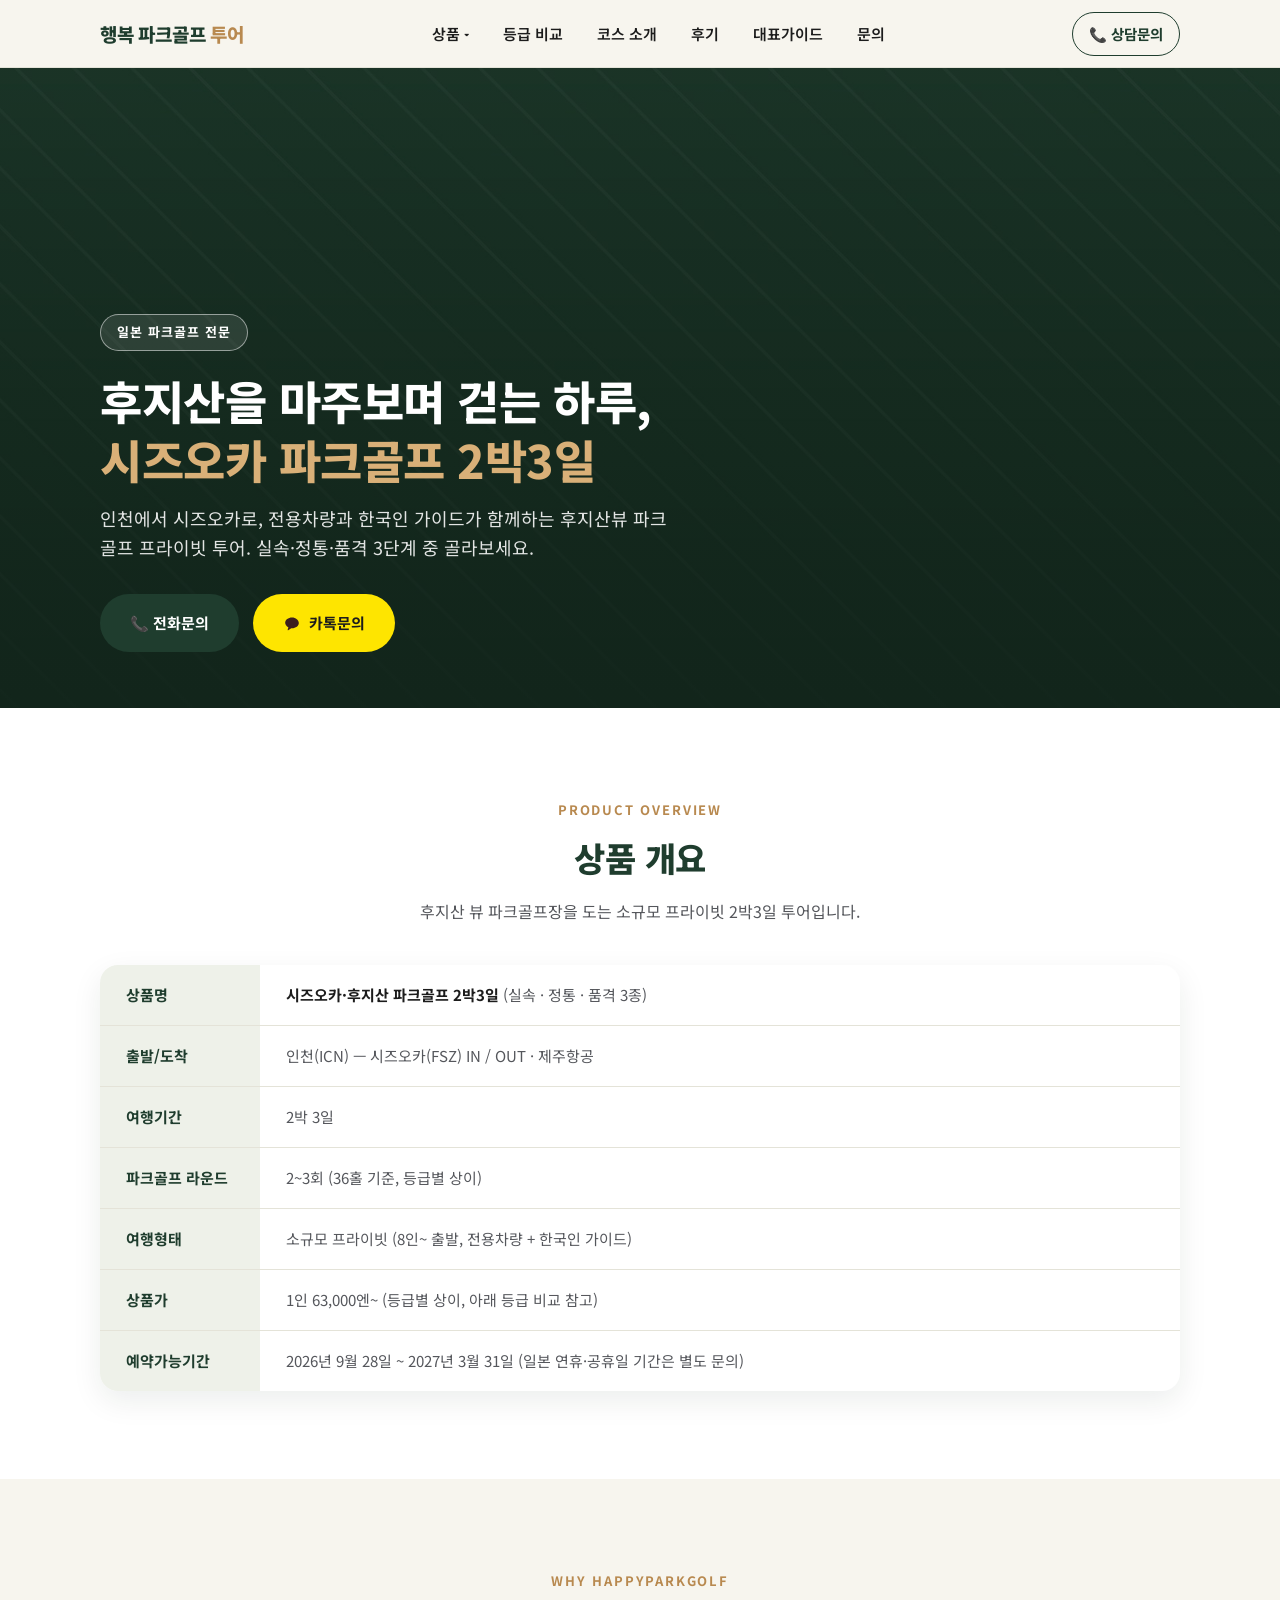
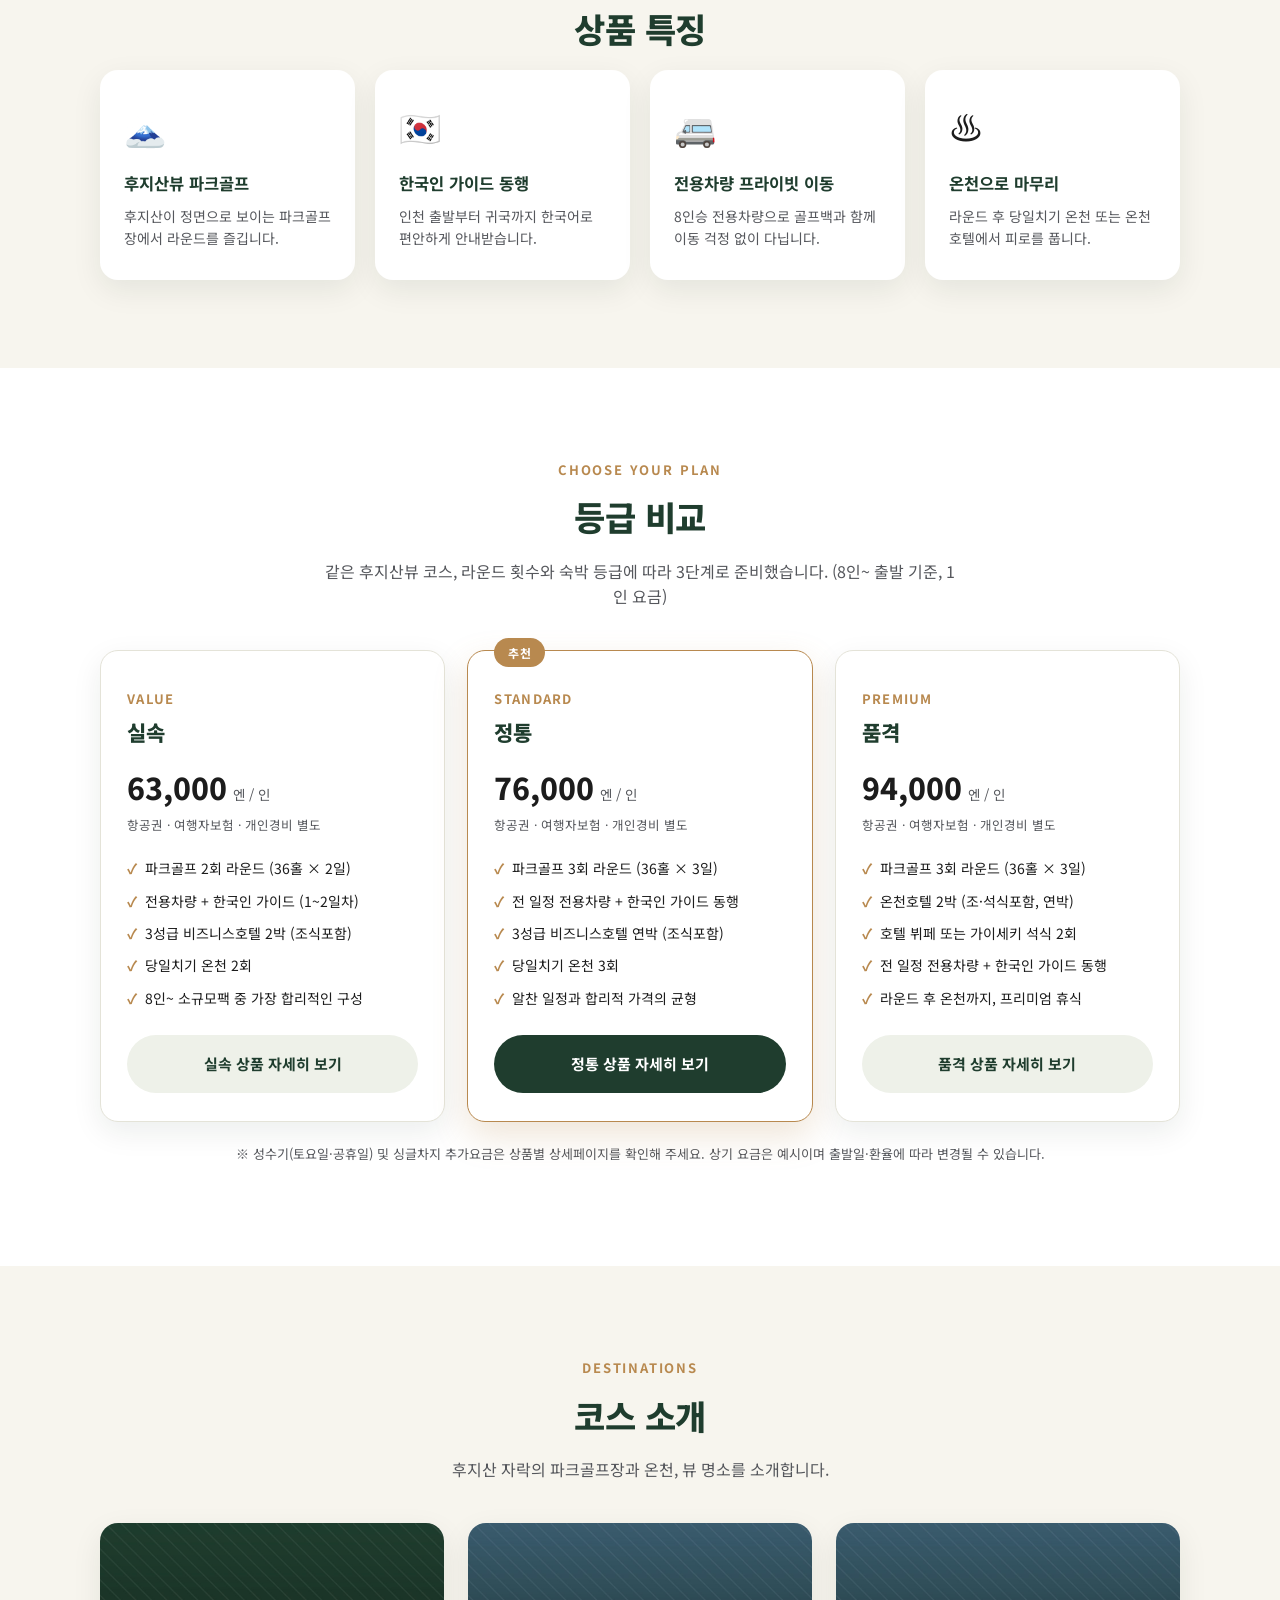
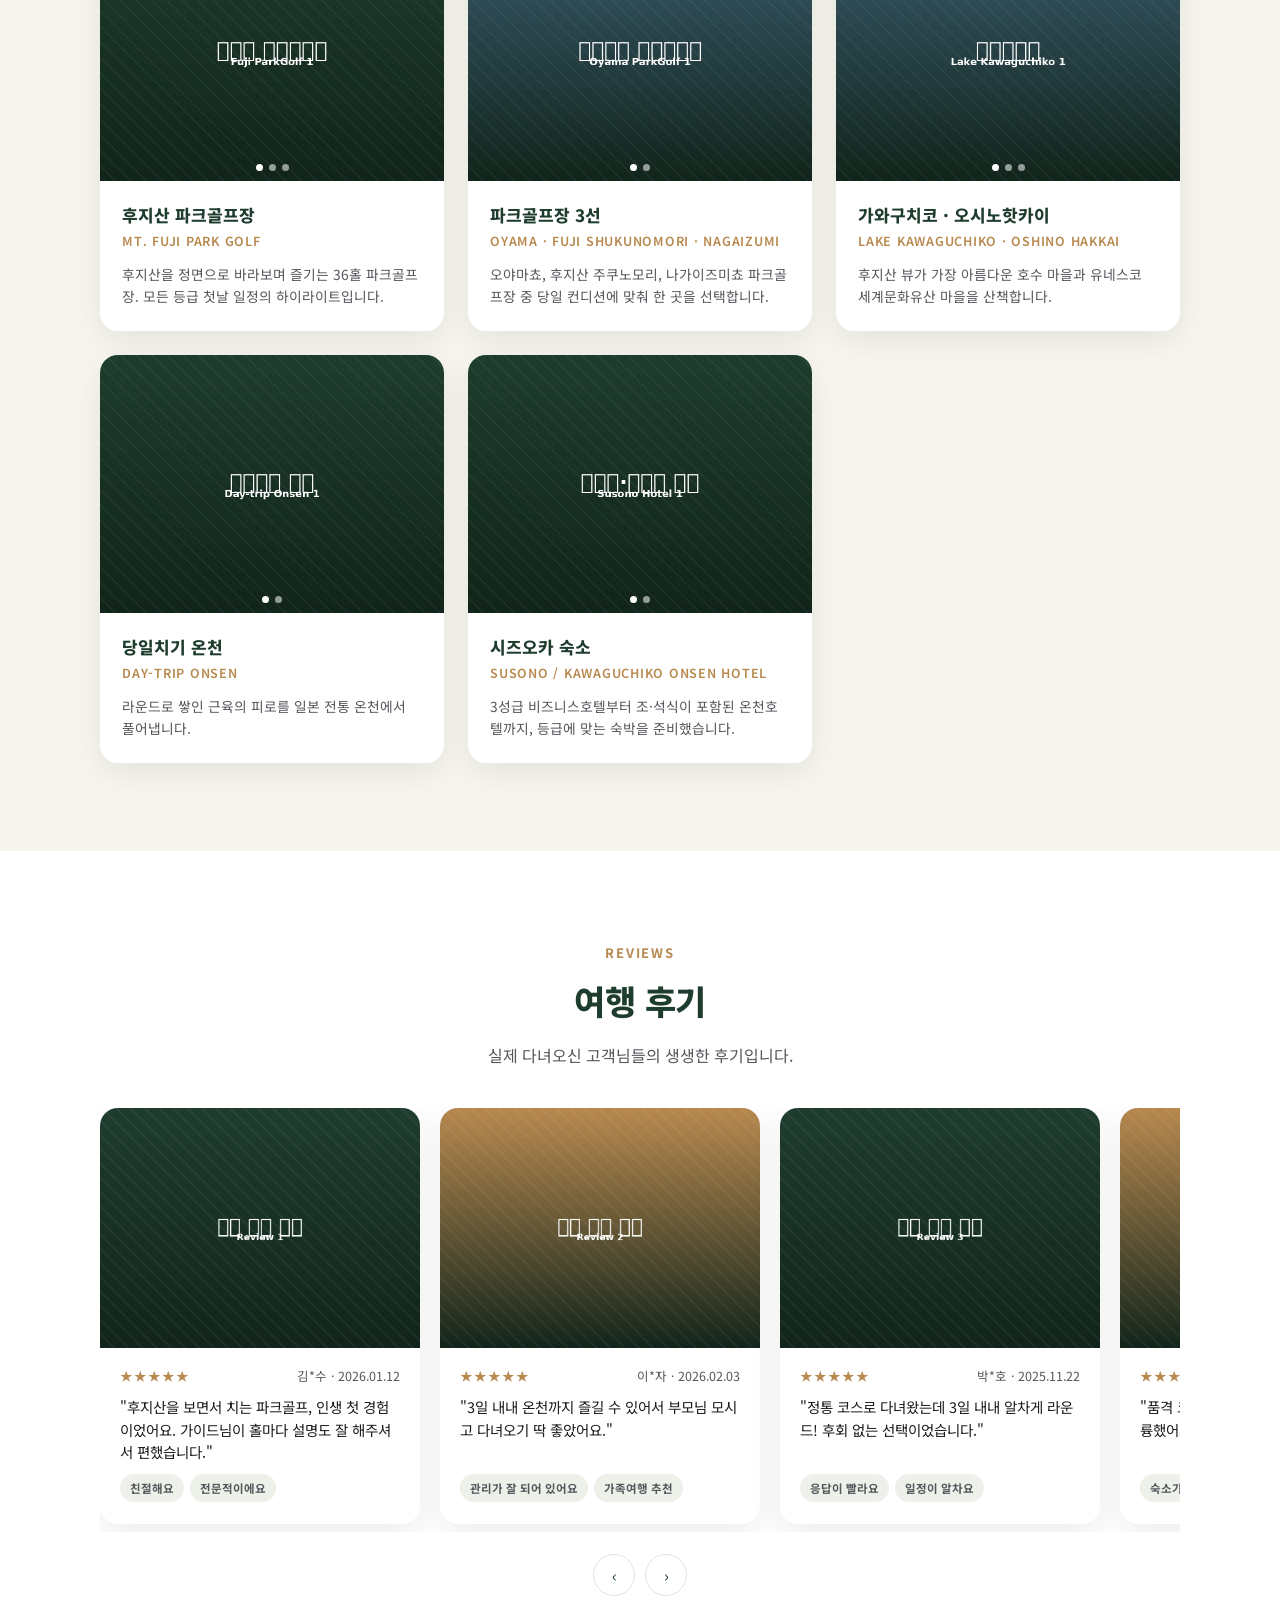
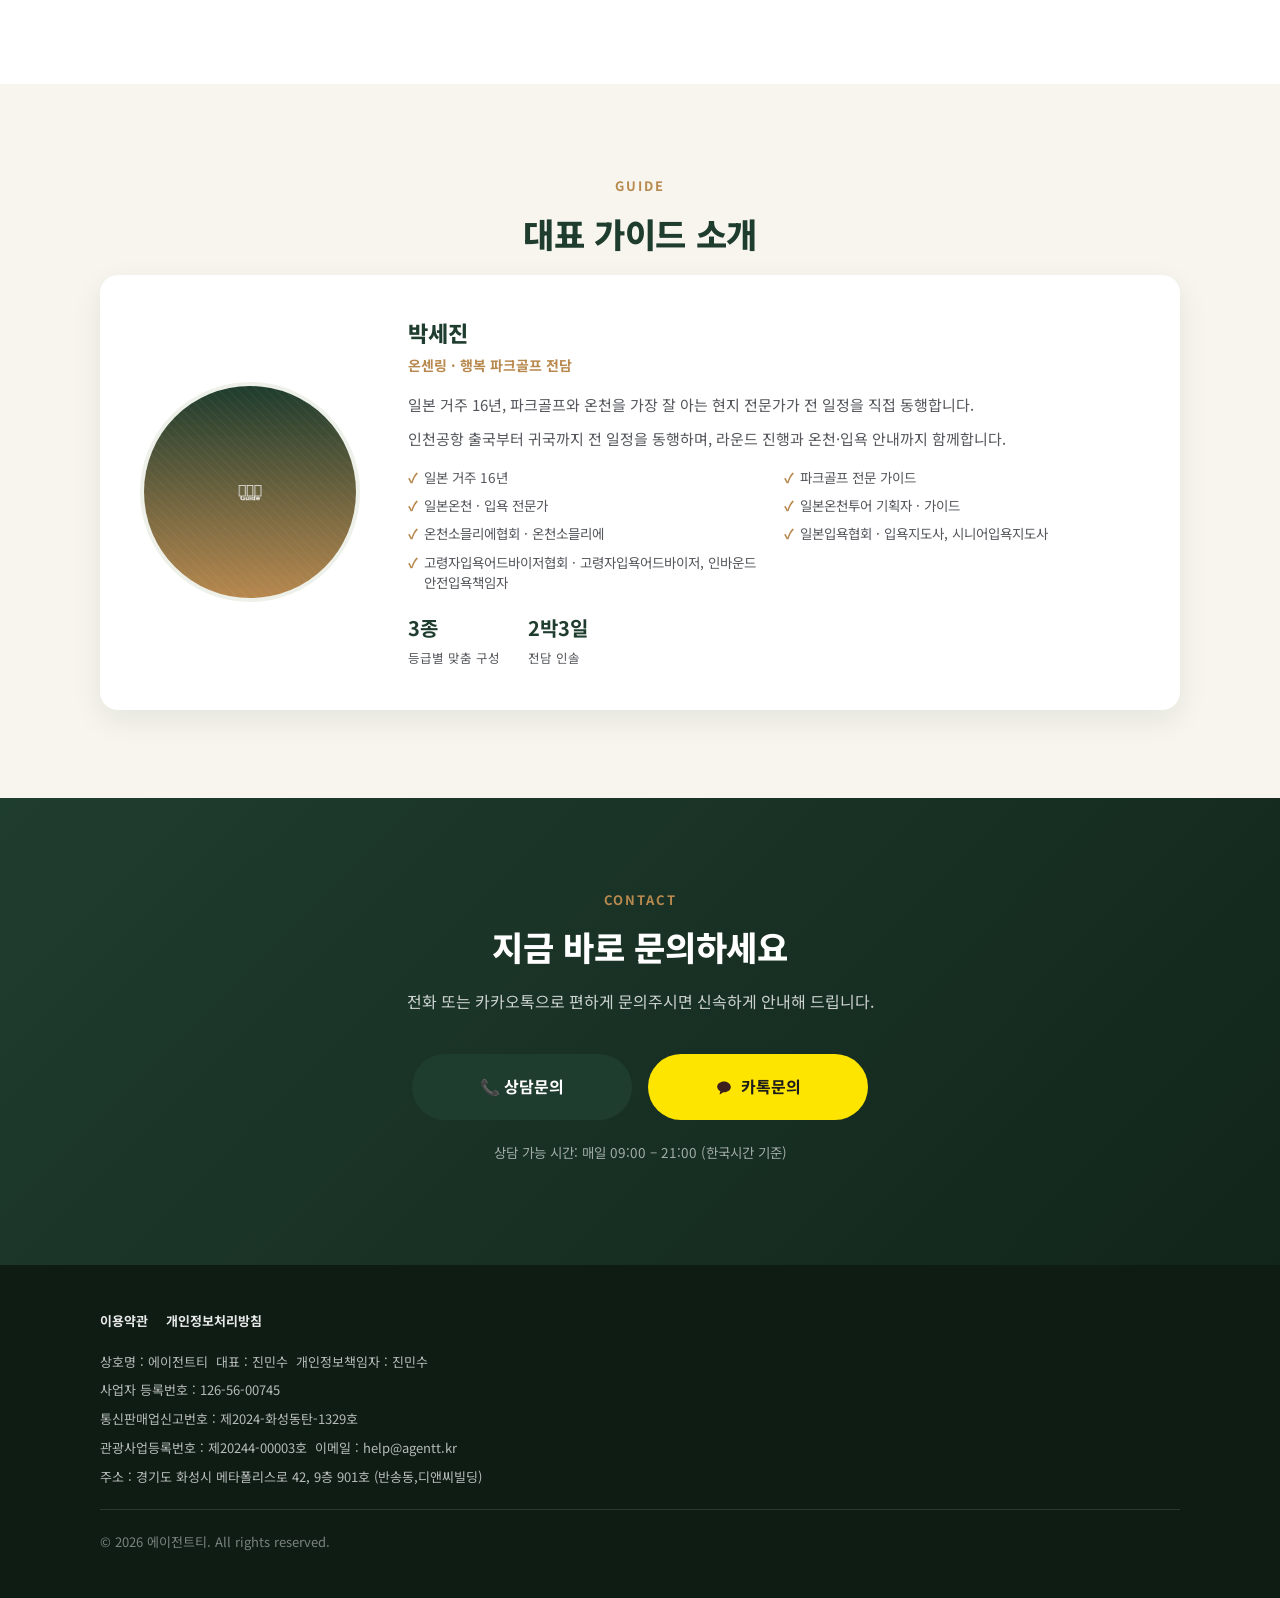
==== commit dbccca0f: "브랜드를 '행복 파크골프 투어'로 변경하고 연락처/가이드 정보 업데이트 - 브랜드명: 그리너투어 -> 행복 파크골프 투어 (로고, 타이틀, OG태그, canonical 등 전체 반" ====
--- a/index.html
+++ b/index.html
@@ -3,12 +3,12 @@
 <head>
 <meta charset="UTF-8">
 <meta name="viewport" content="width=device-width, initial-scale=1.0">
-<title>그리너투어 | 일본 파크골프 전문여행 - 시즈오카·후지산 2박3일</title>
+<title>행복 파크골프 투어 | 일본 파크골프 전문여행 - 시즈오카·후지산 2박3일</title>
 <meta name="description" content="후지산이 보이는 그린 위에서 즐기는 파크골프. 인천-시즈오카 왕복, 전용차량과 한국인 가이드가 함께하는 2박3일 소규모 프라이빗 투어. 실속·정통·품격 3단계로 골라보세요.">
-<link rel="canonical" href="https://greenertour.pages.dev/">
+<link rel="canonical" href="https://parkgolf-7nd.pages.dev/">
 
 <meta property="og:type" content="website">
-<meta property="og:title" content="그리너투어 | 일본 파크골프 전문여행 - 시즈오카·후지산 2박3일">
+<meta property="og:title" content="행복 파크골프 투어 | 일본 파크골프 전문여행 - 시즈오카·후지산 2박3일">
 <meta property="og:description" content="후지산 뷰 파크골프장에서 즐기는 2박3일 소규모 프라이빗 투어. 실속·정통·품격 3단계.">
 <meta property="og:image" content="/images/og-image.jpg">
 <meta property="og:locale" content="ko_KR">
@@ -23,7 +23,7 @@
 <!-- ============================== HEADER / GNB ============================== -->
 <header class="site-header">
   <nav class="nav">
-    <a href="#top" class="nav-logo">그리너<span>투어</span></a>
+    <a href="#top" class="nav-logo">행복 파크골프<span> 투어</span></a>
 
     <ul class="nav-menu">
       <li class="nav-item has-dropdown">
@@ -49,11 +49,11 @@
       <li class="nav-item"><a href="#plans" class="nav-link">등급 비교</a></li>
       <li class="nav-item"><a href="#destinations" class="nav-link">코스 소개</a></li>
       <li class="nav-item"><a href="#reviews" class="nav-link">후기</a></li>
-      <li class="nav-item"><a href="#guide" class="nav-link">가이드소개</a></li>
+      <li class="nav-item"><a href="#guide" class="nav-link">대표가이드</a></li>
       <li class="nav-item"><a href="#contact" class="nav-link">문의</a></li>
     </ul>
 
-    <a href="tel:01082004994" class="nav-phone">📞 010-8200-4994</a>
+    <a href="tel:01082004994" class="nav-phone">📞 상담문의</a>
     <button class="nav-toggle" aria-label="메뉴 열기" aria-expanded="false">
       <span></span><span></span><span></span>
     </button>
@@ -72,7 +72,7 @@
     <p class="hero-sub">인천에서 시즈오카로, 전용차량과 한국인 가이드가 함께하는 후지산뷰 파크골프 프라이빗 투어. 실속·정통·품격 3단계 중 골라보세요.</p>
     <div class="cta-row">
       <a href="tel:01082004994" class="btn btn--primary">📞 전화문의</a>
-      <a href="https://open.kakao.com/o/sonpDsNi" target="_blank" rel="noopener" class="btn btn--kakao">💬 카톡문의</a>
+      <a href="https://open.kakao.com/o/sj4xOiPi" target="_blank" rel="noopener" class="btn btn--kakao"><svg class="kakao-icon" viewBox="0 0 24 24" width="18" height="18" aria-hidden="true" focusable="false"><path fill="#3C1E1E" d="M12 4.5c-5.02 0-9.1 3.15-9.1 7.03 0 2.53 1.7 4.75 4.26 6.01l-.94 3.45a.47.47 0 0 0 .71.53l4.06-2.68c.33.03.67.05 1.01.05 5.02 0 9.1-3.15 9.1-7.03S17.02 4.5 12 4.5Z"/></svg> 카톡문의</a>
     </div>
   </div>
 </section>
@@ -102,7 +102,7 @@
 <section class="section">
   <div class="container">
     <div class="section-head">
-      <span class="section-eyebrow">Why GreenerTour</span>
+      <span class="section-eyebrow">Why HappyParkGolf</span>
       <h2 class="section-title">상품 특징</h2>
     </div>
 
@@ -393,18 +393,27 @@
   <div class="container">
     <div class="section-head">
       <span class="section-eyebrow">Guide</span>
-      <h2 class="section-title">가이드 소개</h2>
+      <h2 class="section-title">대표 가이드 소개</h2>
     </div>
 
     <div class="guide-block">
       <div class="guide-photo">
-        <img src="/images/guide/1.jpg" alt="가이드 그리너 프로필 사진">
+        <img src="/images/guide/1.jpg" alt="가이드 박세진 프로필 사진">
       </div>
       <div>
-        <h3 class="guide-name">그리너</h3>
-        <p class="guide-role">에이전트티 파크골프 전담 · 진민수</p>
-        <p class="guide-bio">국내외 파크골프장을 직접 답사하며 후지산 뷰가 가장 아름다운 코스만 선별해 일정을 구성합니다.</p>
-        <p class="guide-bio">인천공항 출국부터 귀국까지 전 일정을 한국인 가이드가 동행하며, 라운드 진행과 통역까지 함께합니다.</p>
+        <h3 class="guide-name">박세진</h3>
+        <p class="guide-role">온센링 · 행복 파크골프 전담</p>
+        <p class="guide-bio">일본 거주 16년, 파크골프와 온천을 가장 잘 아는 현지 전문가가 전 일정을 직접 동행합니다.</p>
+        <p class="guide-bio">인천공항 출국부터 귀국까지 전 일정을 동행하며, 라운드 진행과 온천·입욕 안내까지 함께합니다.</p>
+        <ul class="guide-creds">
+          <li>일본 거주 16년</li>
+          <li>파크골프 전문 가이드</li>
+          <li>일본온천 · 입욕 전문가</li>
+          <li>일본온천투어 기획자 · 가이드</li>
+          <li>온천소믈리에협회 · 온천소믈리에</li>
+          <li>일본입욕협회 · 입욕지도사, 시니어입욕지도사</li>
+          <li>고령자입욕어드바이저협회 · 고령자입욕어드바이저, 인바운드안전입욕책임자</li>
+        </ul>
         <div class="guide-stats">
           <div class="guide-stat"><strong>3종</strong><span>등급별 맞춤 구성</span></div>
           <div class="guide-stat"><strong>2박3일</strong><span>전담 인솔</span></div>
@@ -421,8 +430,8 @@
     <h2 class="section-title">지금 바로 문의하세요</h2>
     <p class="section-desc">전화 또는 카카오톡으로 편하게 문의주시면 신속하게 안내해 드립니다.</p>
     <div class="contact-cta-row">
-      <a href="tel:01082004994" class="btn btn--primary">📞 전화문의 010-8200-4994</a>
-      <a href="https://open.kakao.com/o/sonpDsNi" target="_blank" rel="noopener" class="btn btn--kakao">💬 카톡문의</a>
+      <a href="tel:01082004994" class="btn btn--primary">📞 상담문의</a>
+      <a href="https://open.kakao.com/o/sj4xOiPi" target="_blank" rel="noopener" class="btn btn--kakao"><svg class="kakao-icon" viewBox="0 0 24 24" width="18" height="18" aria-hidden="true" focusable="false"><path fill="#3C1E1E" d="M12 4.5c-5.02 0-9.1 3.15-9.1 7.03 0 2.53 1.7 4.75 4.26 6.01l-.94 3.45a.47.47 0 0 0 .71.53l4.06-2.68c.33.03.67.05 1.01.05 5.02 0 9.1-3.15 9.1-7.03S17.02 4.5 12 4.5Z"/></svg> 카톡문의</a>
     </div>
     <p class="contact-note">상담 가능 시간: 매일 09:00 – 21:00 (한국시간 기준)</p>
   </div>
@@ -449,7 +458,7 @@
 <!-- ============================== 모바일 하단 고정 CTA ============================== -->
 <div class="mobile-fab">
   <a href="tel:01082004994" class="btn btn--primary">📞 전화문의</a>
-  <a href="https://open.kakao.com/o/sonpDsNi" target="_blank" rel="noopener" class="btn btn--kakao">💬 카톡문의</a>
+  <a href="https://open.kakao.com/o/sj4xOiPi" target="_blank" rel="noopener" class="btn btn--kakao"><svg class="kakao-icon" viewBox="0 0 24 24" width="18" height="18" aria-hidden="true" focusable="false"><path fill="#3C1E1E" d="M12 4.5c-5.02 0-9.1 3.15-9.1 7.03 0 2.53 1.7 4.75 4.26 6.01l-.94 3.45a.47.47 0 0 0 .71.53l4.06-2.68c.33.03.67.05 1.01.05 5.02 0 9.1-3.15 9.1-7.03S17.02 4.5 12 4.5Z"/></svg> 카톡문의</a>
 </div>
 
 <script src="/assets/js/main.js"></script>
--- a/assets/css/style.css
+++ b/assets/css/style.css
@@ -115,6 +115,7 @@
   color: #1c1c1c;
 }
 .btn--kakao:hover { box-shadow: var(--shadow-card-hover); }
+.kakao-icon { flex-shrink: 0; display: block; }
 
 .btn--outline {
   background: transparent;
@@ -830,6 +831,29 @@
 }
 .guide-bio { margin: 0; color: var(--color-ink-soft); font-size: 15px; }
 .guide-bio + .guide-bio { margin-top: 10px; }
+.guide-creds {
+  list-style: none;
+  margin: 16px 0 0;
+  padding: 0;
+  display: grid;
+  grid-template-columns: repeat(2, 1fr);
+  gap: 8px 20px;
+}
+.guide-creds li {
+  font-size: 13.5px;
+  line-height: 1.5;
+  color: var(--color-ink-soft);
+  display: flex;
+  gap: 6px;
+  align-items: flex-start;
+  text-align: left;
+}
+.guide-creds li::before {
+  content: "✓";
+  color: var(--color-gold);
+  font-weight: 800;
+  flex-shrink: 0;
+}
 .guide-stats {
   display: flex;
   gap: 28px;
@@ -948,6 +972,7 @@
   .plan-grid { grid-template-columns: 1fr; max-width: 460px; margin: 0 auto; }
   .guide-block { flex-direction: column; text-align: center; padding: 32px; }
   .guide-stats { justify-content: center; }
+  .guide-creds { grid-template-columns: 1fr; }
 }
 
 @media (max-width: 760px) {
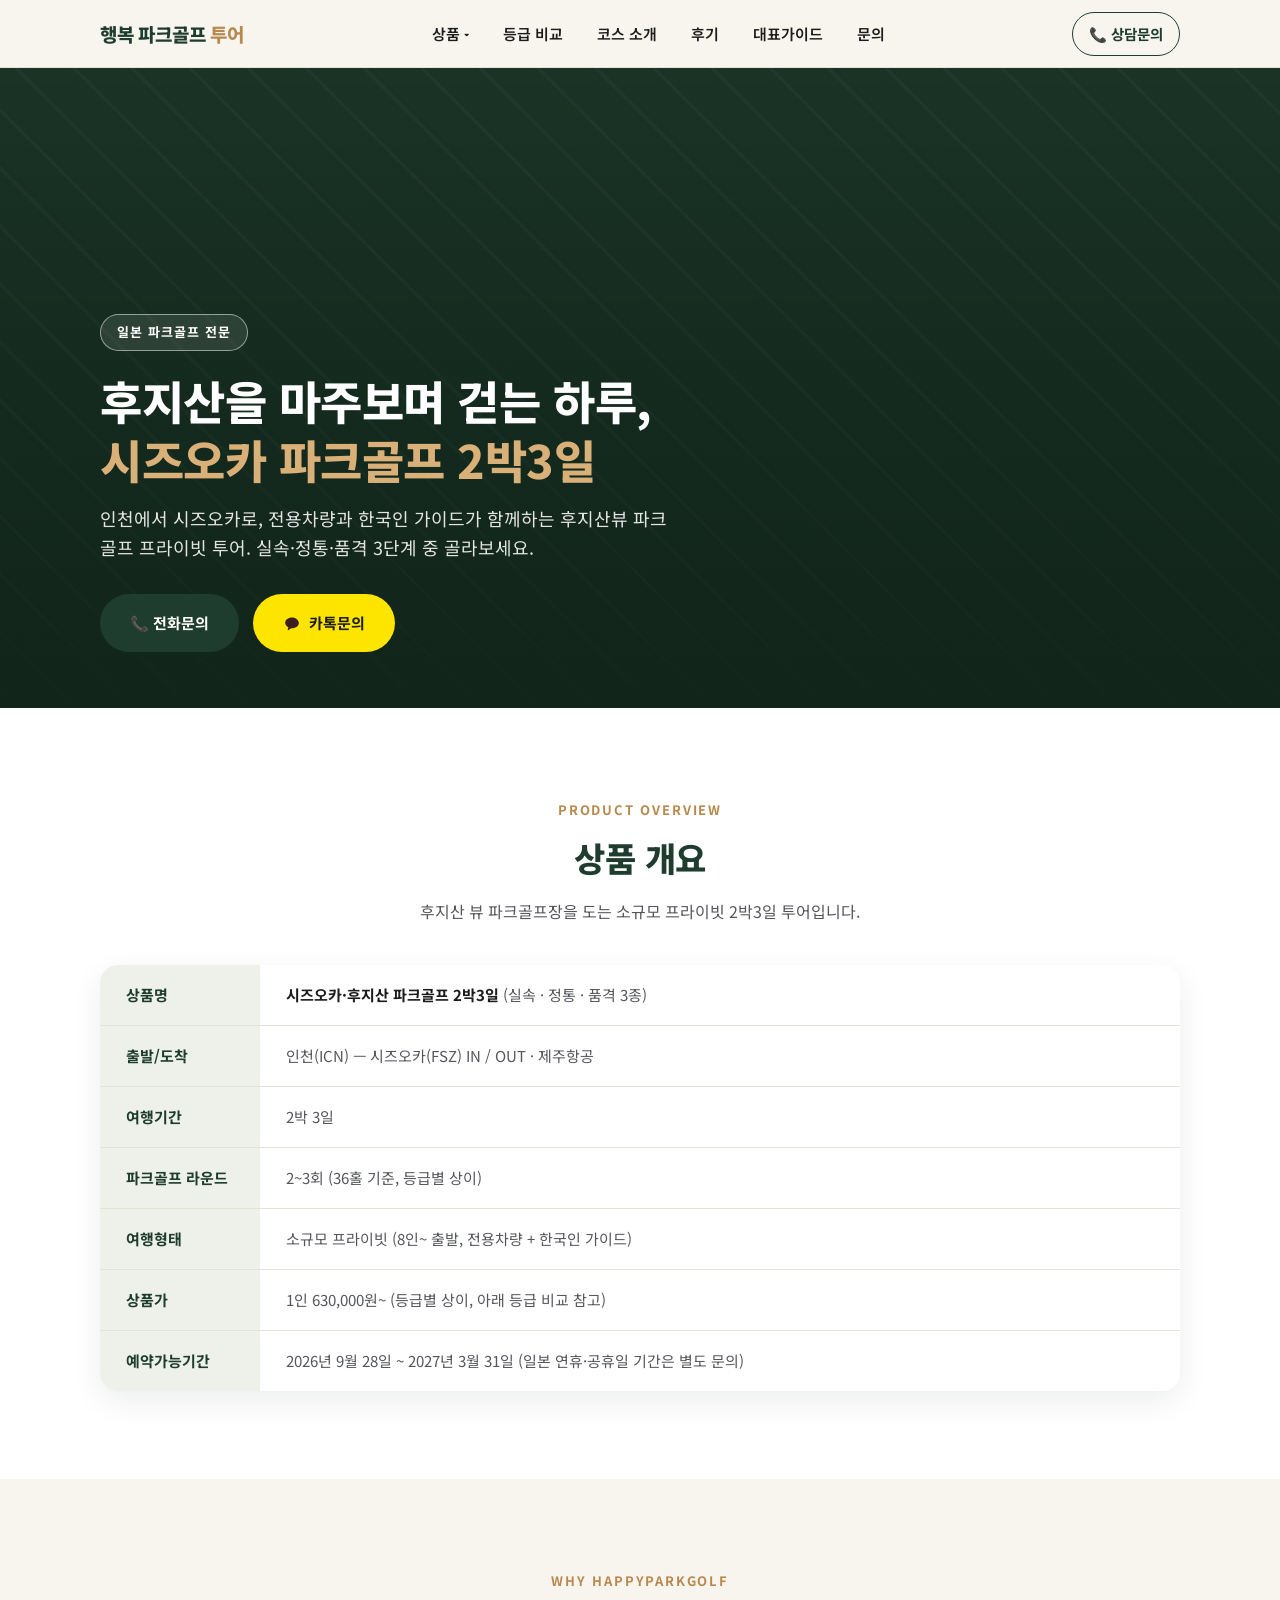
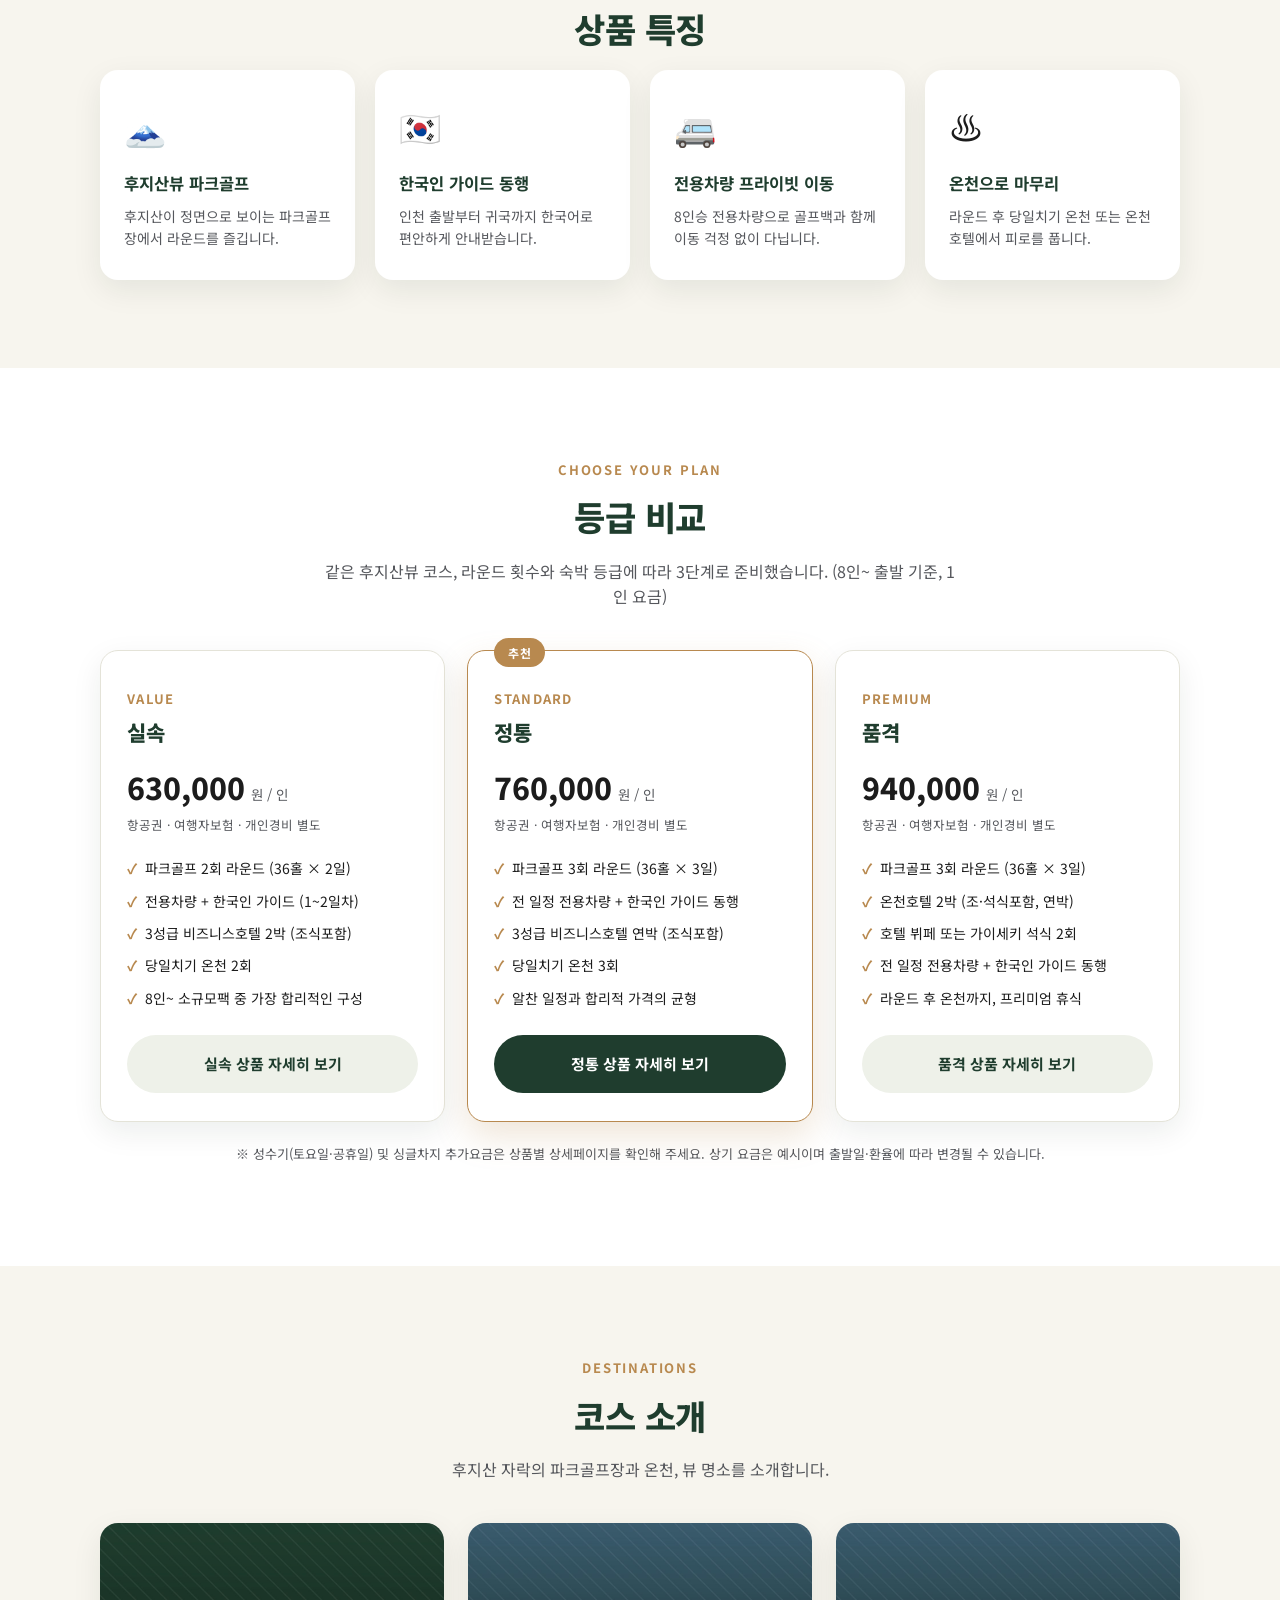
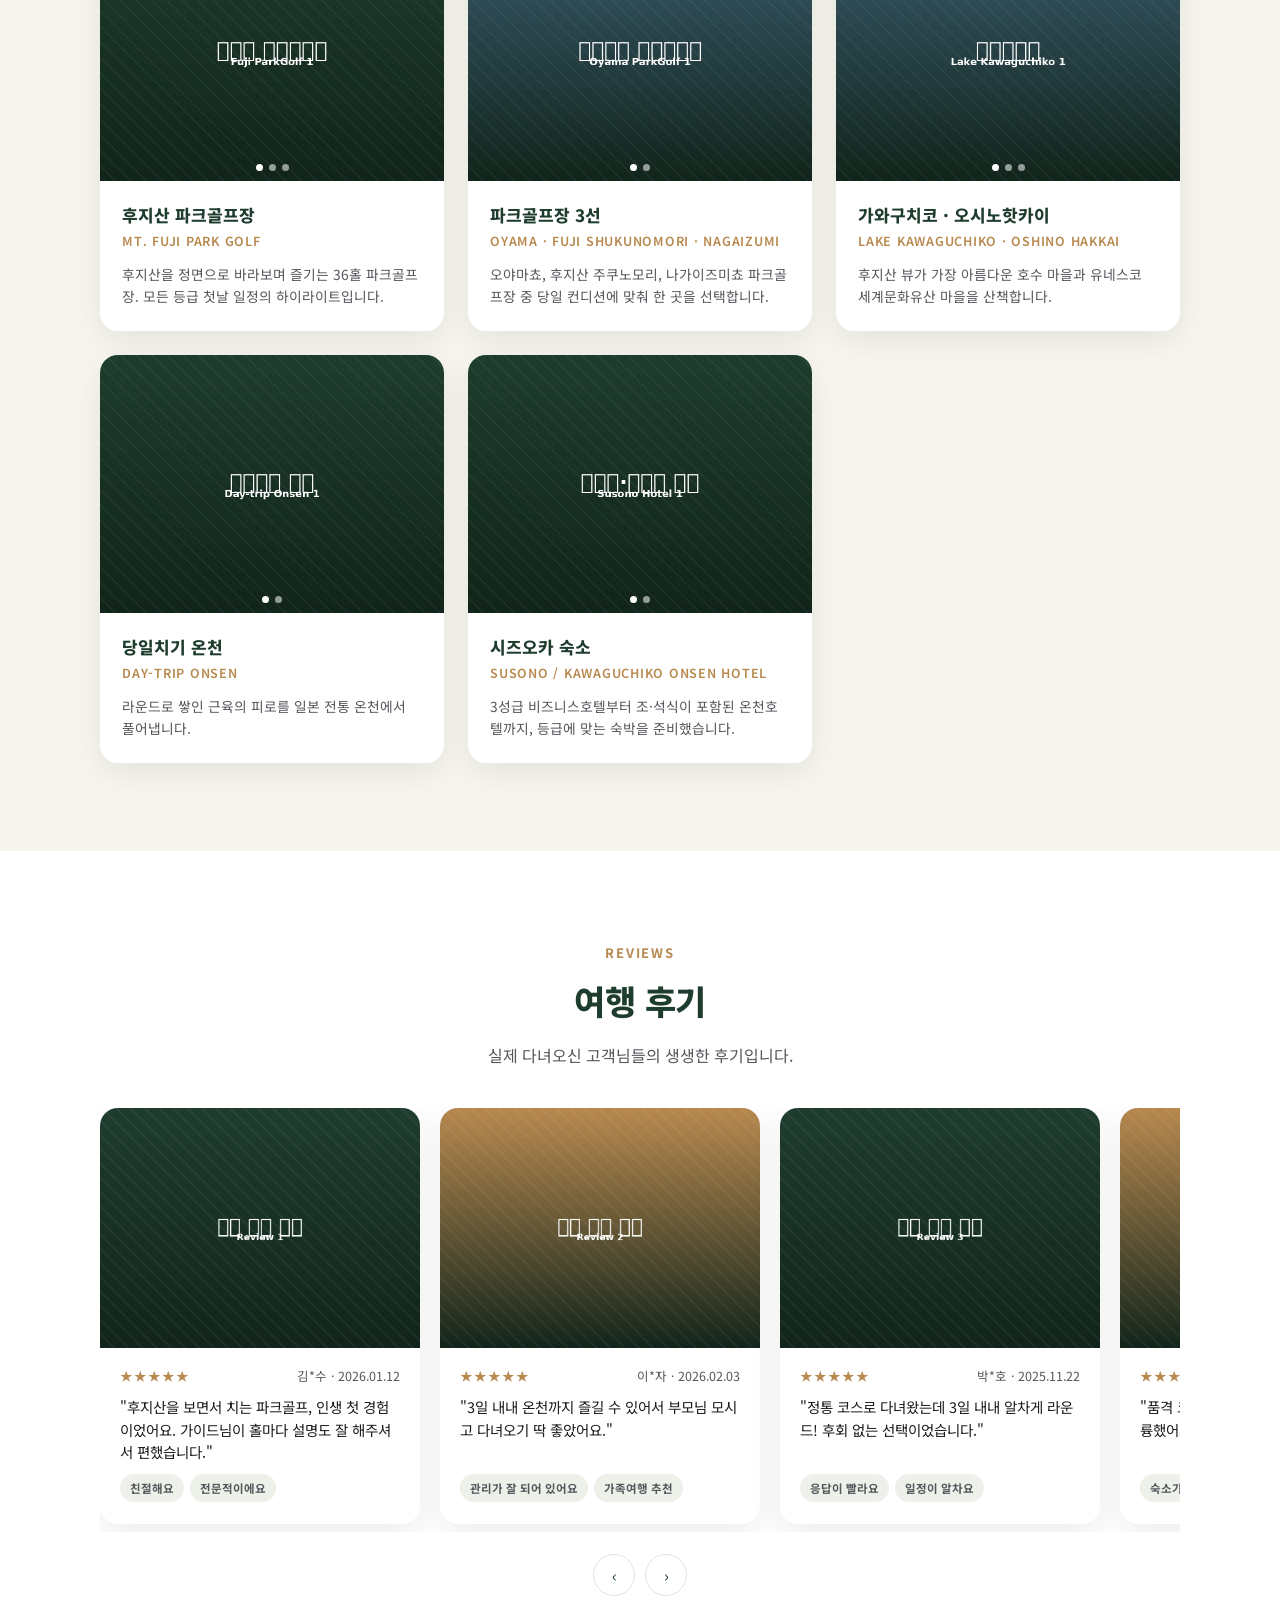
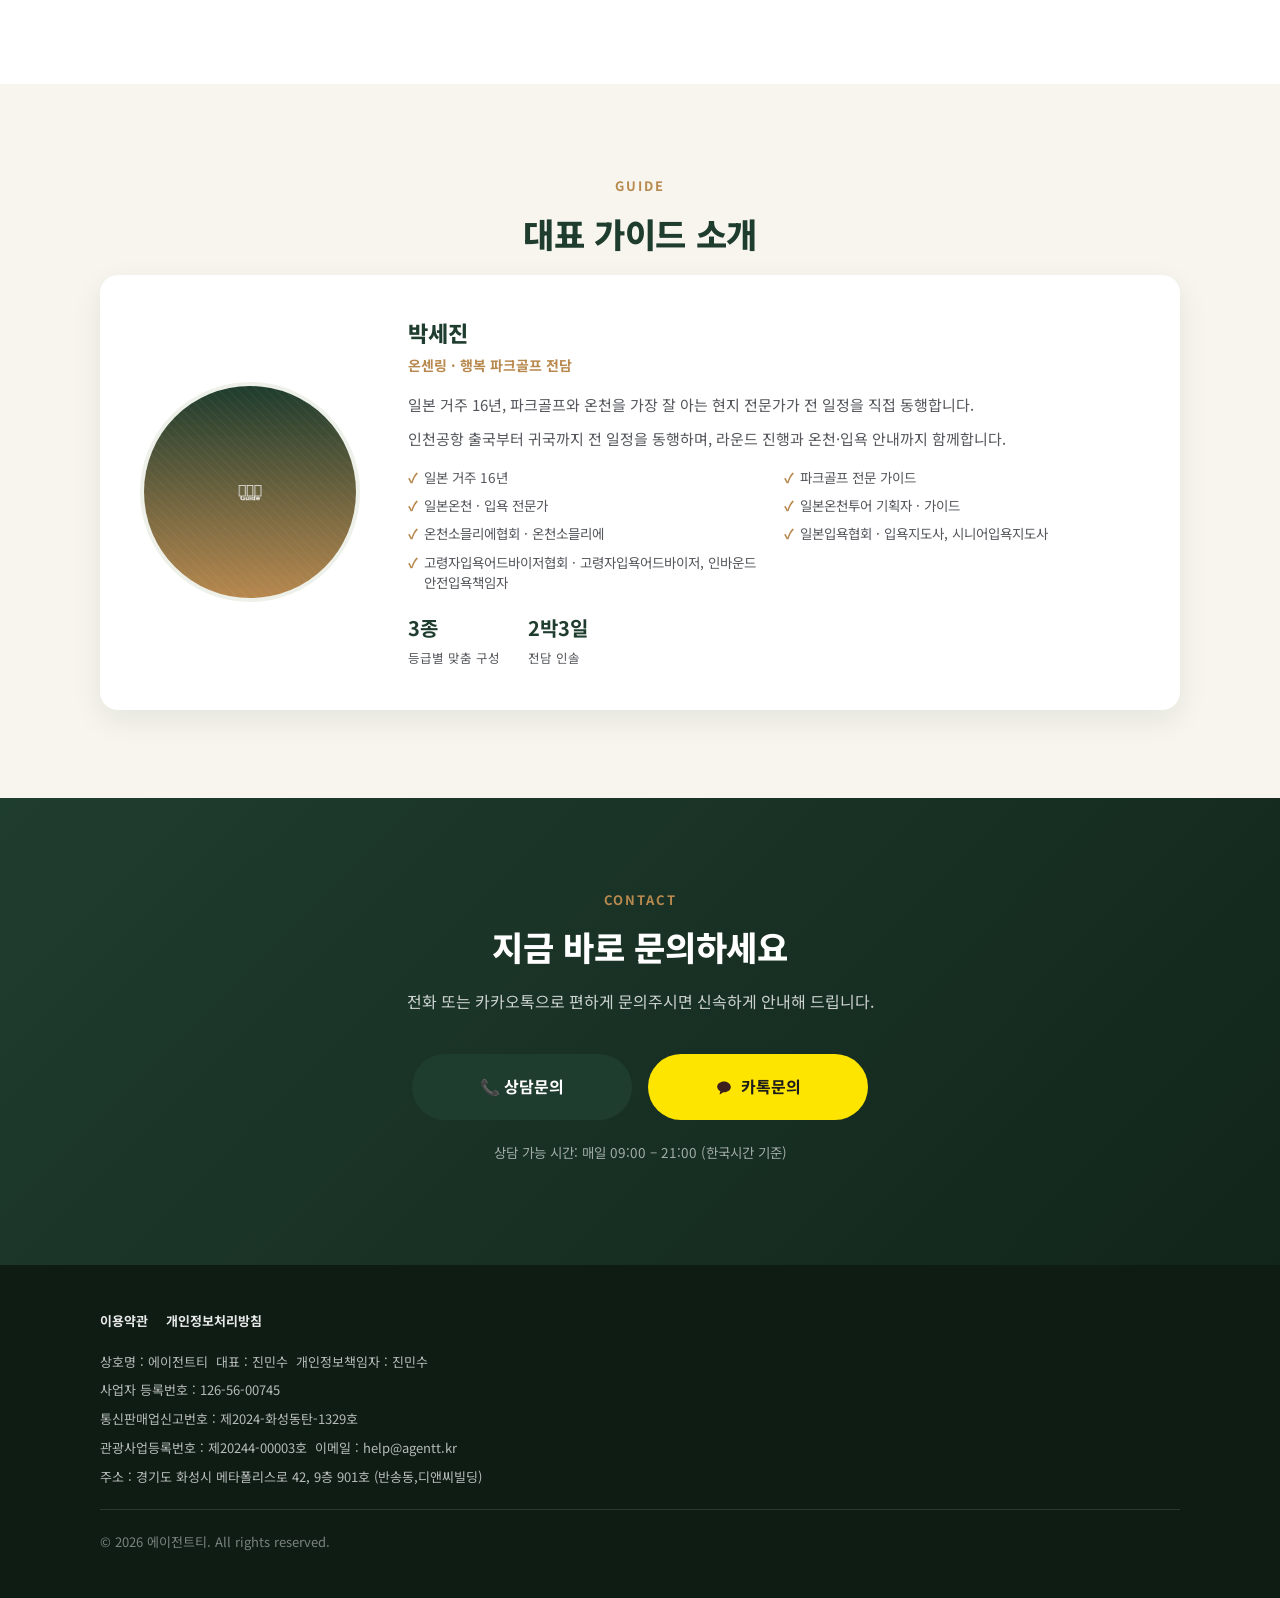
==== commit 9c882ad2: "상품가 표기를 엔화에서 원화로 변경 (1엔=10원 환산) 실속/정통/품격 판매가 및 성수기·싱글차지 할증 금액을 KRW로 변경. 63,000/76,000/94,000엔 -> 630" ====
--- a/index.html
+++ b/index.html
@@ -92,7 +92,7 @@
       <tr><th>여행기간</th><td>2박 3일</td></tr>
       <tr><th>파크골프 라운드</th><td>2~3회 (36홀 기준, 등급별 상이)</td></tr>
       <tr><th>여행형태</th><td>소규모 프라이빗 (8인~ 출발, 전용차량 + 한국인 가이드)</td></tr>
-      <tr><th>상품가</th><td>1인 63,000엔~ (등급별 상이, 아래 등급 비교 참고)</td></tr>
+      <tr><th>상품가</th><td>1인 630,000원~ (등급별 상이, 아래 등급 비교 참고)</td></tr>
       <tr><th>예약가능기간</th><td>2026년 9월 28일 ~ 2027년 3월 31일 (일본 연휴·공휴일 기간은 별도 문의)</td></tr>
     </table>
   </div>
@@ -145,7 +145,7 @@
       <div class="plan-card">
         <p class="plan-name">Value</p>
         <h3 class="plan-title">실속</h3>
-        <div class="plan-price"><strong>63,000</strong><span>엔 / 인</span></div>
+        <div class="plan-price"><strong>630,000</strong><span>원 / 인</span></div>
         <p class="plan-price-note">항공권 · 여행자보험 · 개인경비 별도</p>
         <ul class="plan-list">
           <li>파크골프 2회 라운드 (36홀 × 2일)</li>
@@ -161,7 +161,7 @@
         <span class="plan-badge">추천</span>
         <p class="plan-name">Standard</p>
         <h3 class="plan-title">정통</h3>
-        <div class="plan-price"><strong>76,000</strong><span>엔 / 인</span></div>
+        <div class="plan-price"><strong>760,000</strong><span>원 / 인</span></div>
         <p class="plan-price-note">항공권 · 여행자보험 · 개인경비 별도</p>
         <ul class="plan-list">
           <li>파크골프 3회 라운드 (36홀 × 3일)</li>
@@ -176,7 +176,7 @@
       <div class="plan-card">
         <p class="plan-name">Premium</p>
         <h3 class="plan-title">품격</h3>
-        <div class="plan-price"><strong>94,000</strong><span>엔 / 인</span></div>
+        <div class="plan-price"><strong>940,000</strong><span>원 / 인</span></div>
         <p class="plan-price-note">항공권 · 여행자보험 · 개인경비 별도</p>
         <ul class="plan-list">
           <li>파크골프 3회 라운드 (36홀 × 3일)</li>
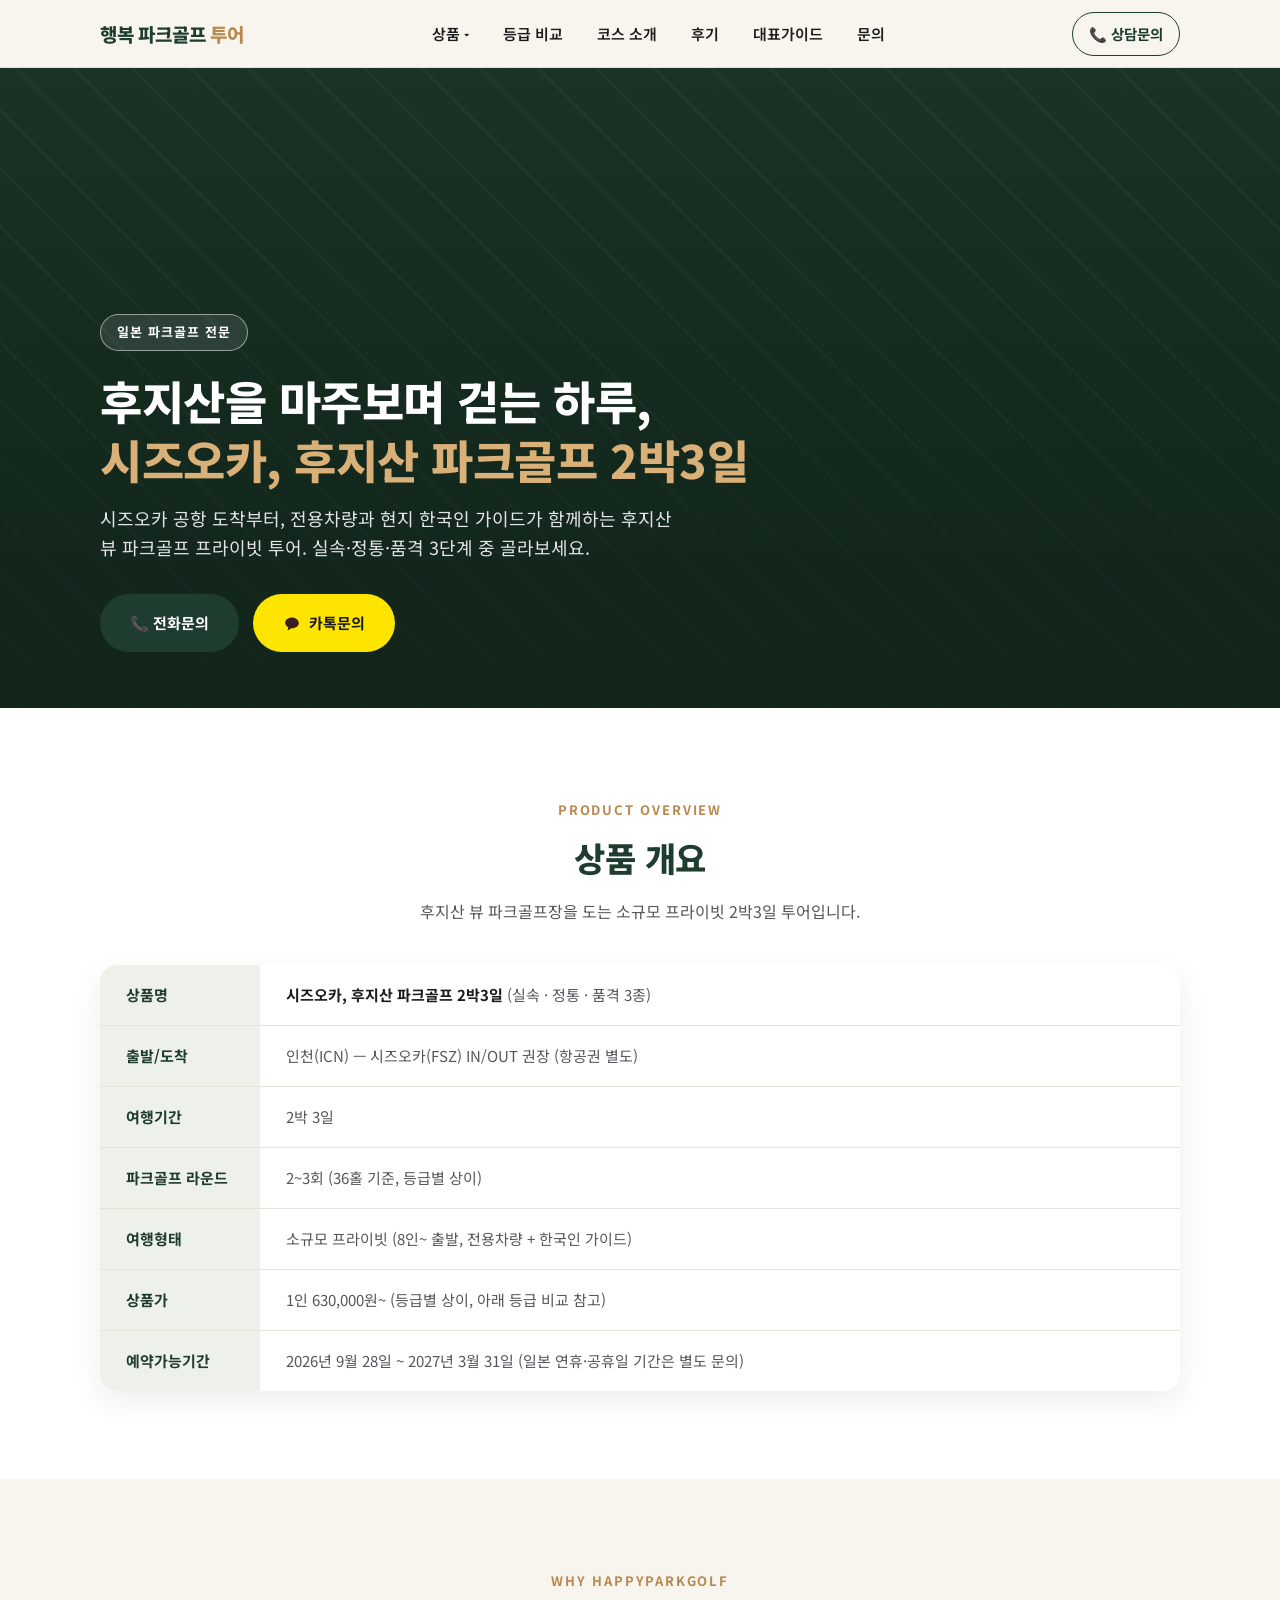
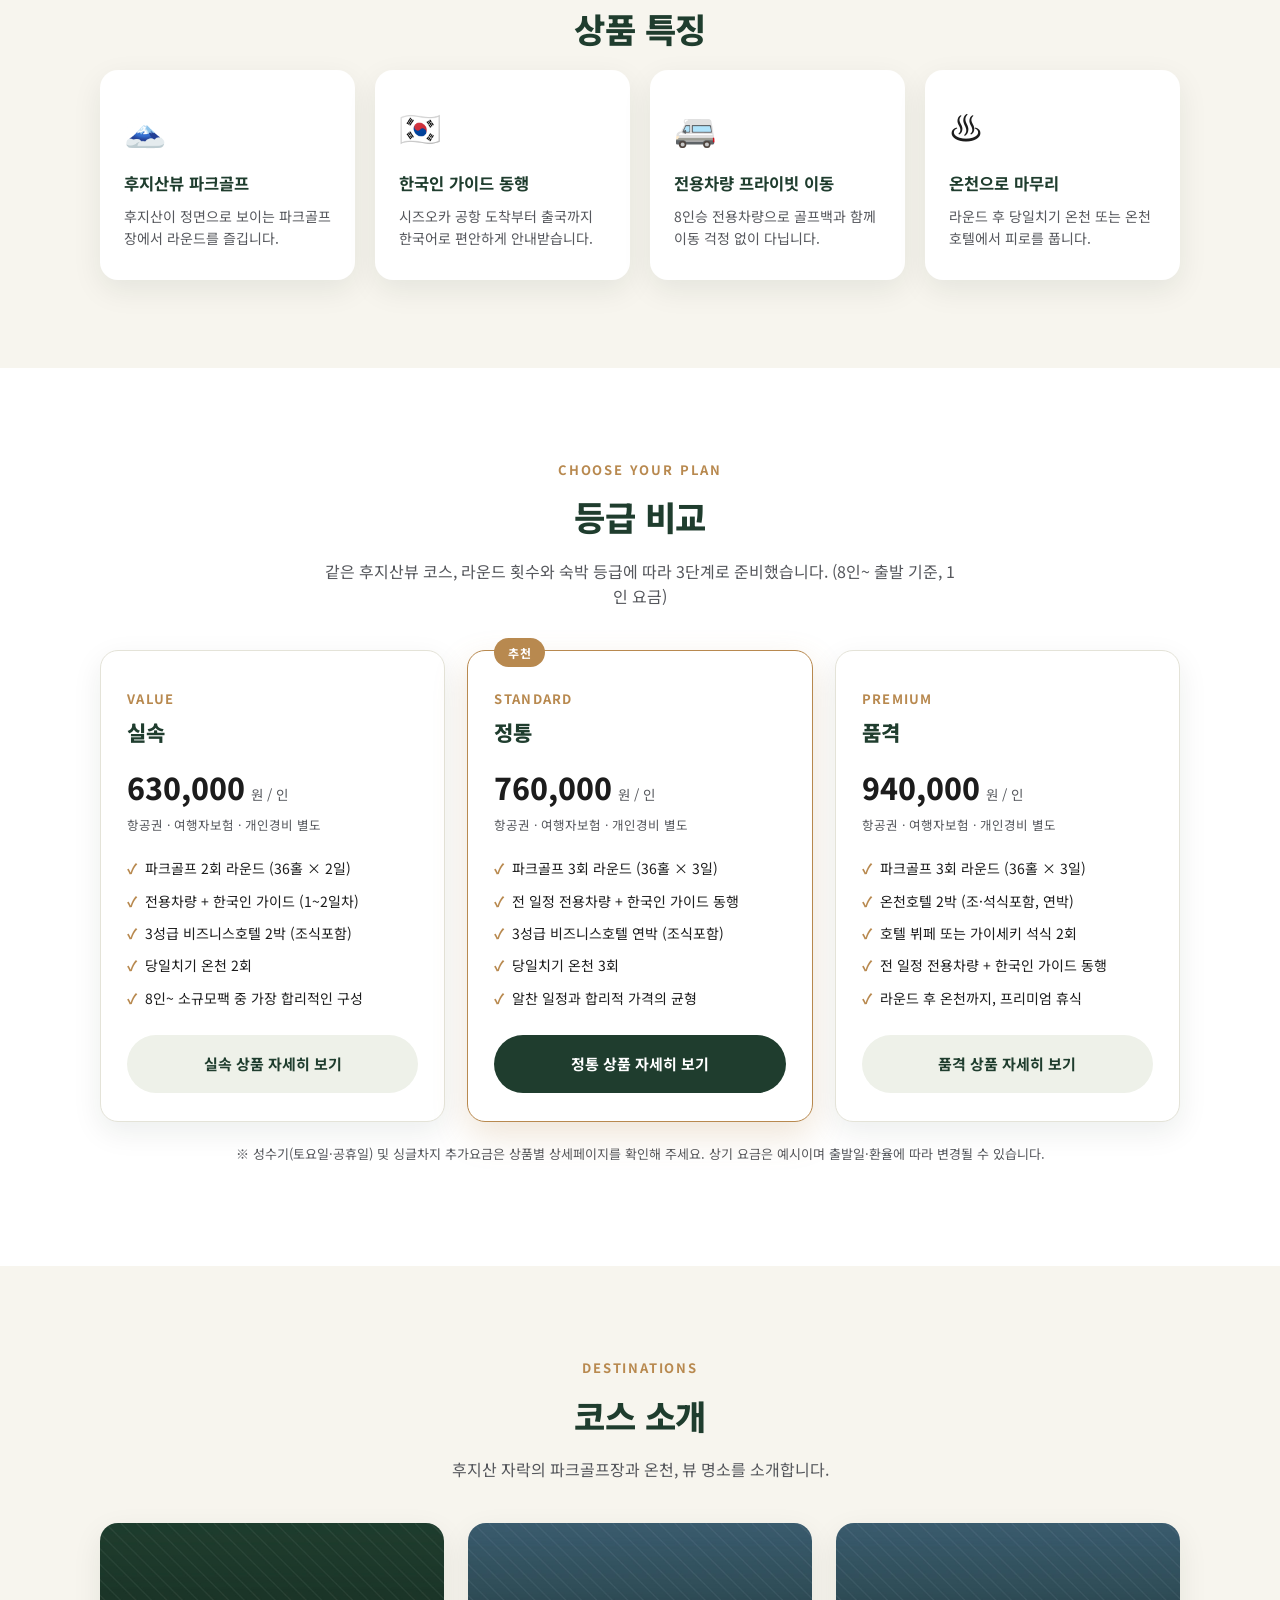
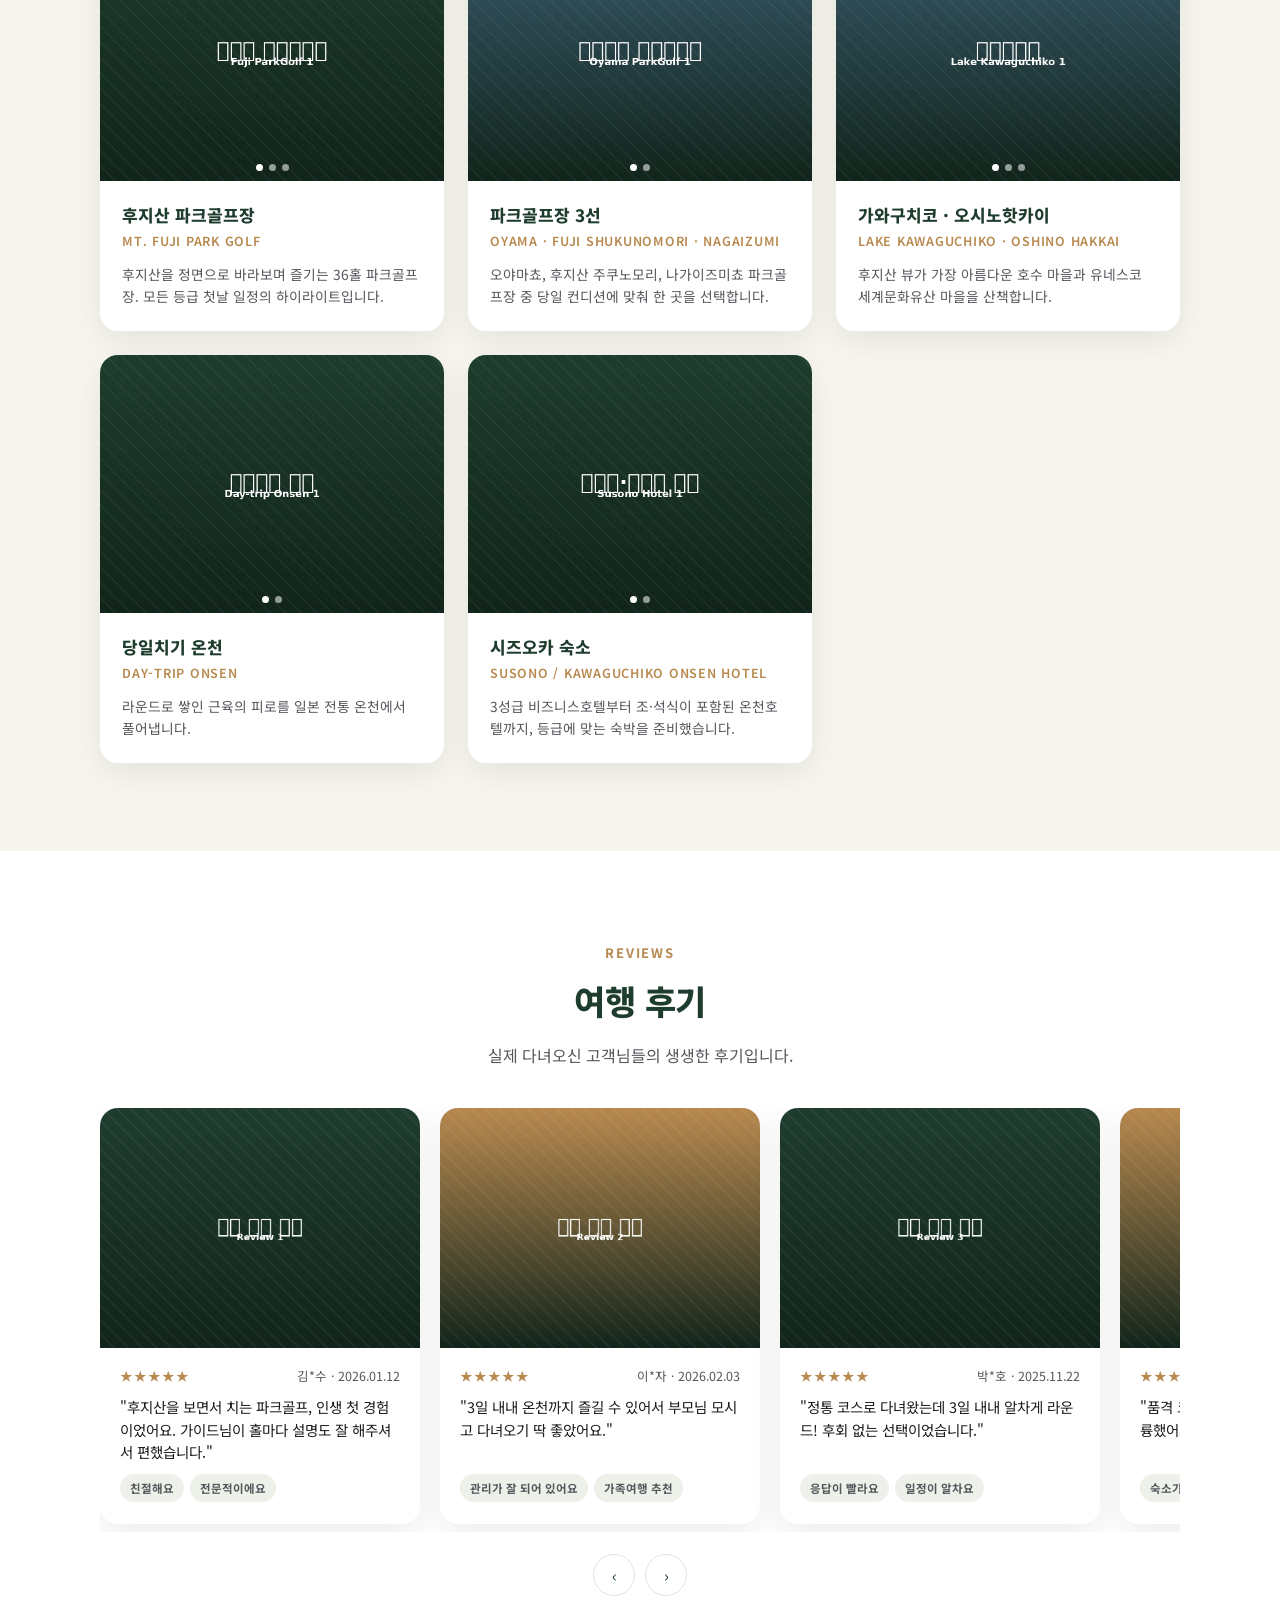
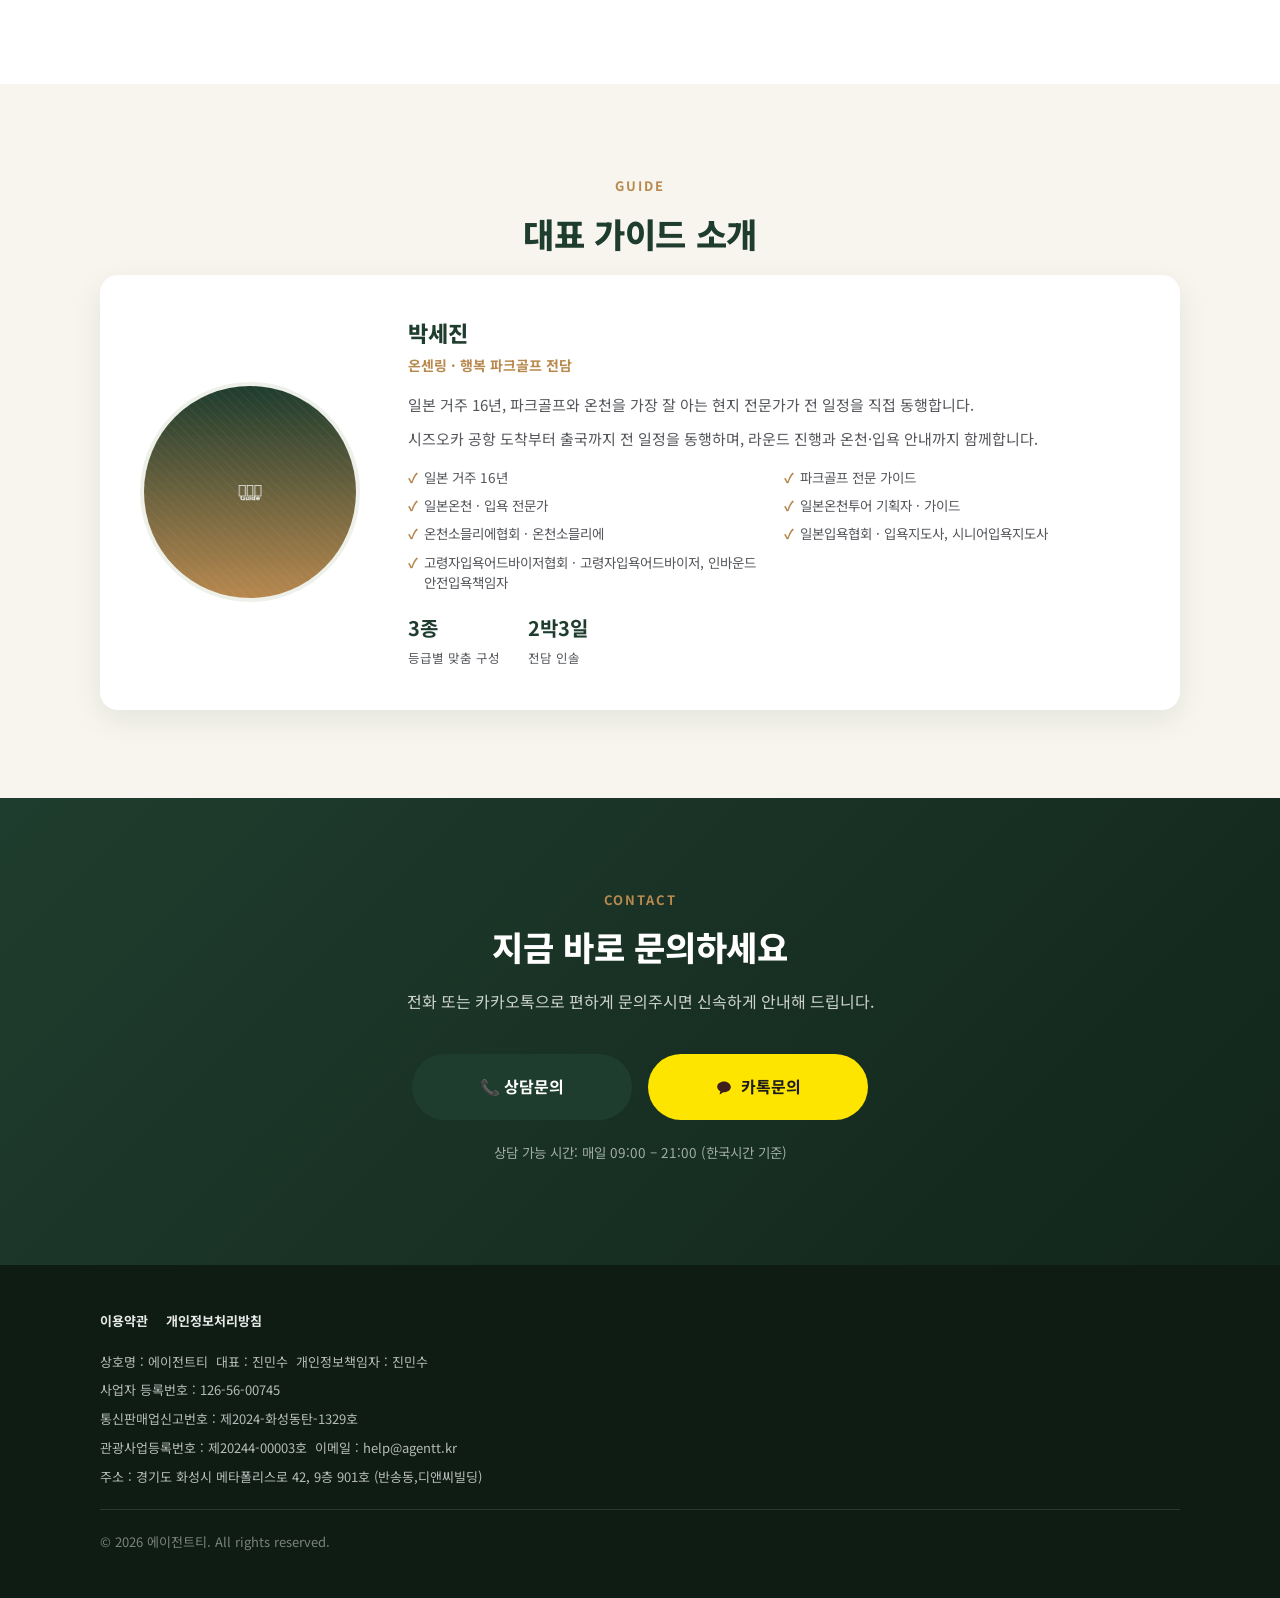
==== commit 34d92f7d: "상품명·항공권 안내·가이드 동행 범위 표기 수정 - 상품명을 '시즈오카 파크골프' -> '시즈오카, 후지산 파크골프'로 통일 (제목/OG/드롭다운/상품개요 등 전체) - 항공 불포" ====
--- a/index.html
+++ b/index.html
@@ -3,12 +3,12 @@
 <head>
 <meta charset="UTF-8">
 <meta name="viewport" content="width=device-width, initial-scale=1.0">
-<title>행복 파크골프 투어 | 일본 파크골프 전문여행 - 시즈오카·후지산 2박3일</title>
+<title>행복 파크골프 투어 | 일본 파크골프 전문여행 - 시즈오카, 후지산 2박3일</title>
 <meta name="description" content="후지산이 보이는 그린 위에서 즐기는 파크골프. 인천-시즈오카 왕복, 전용차량과 한국인 가이드가 함께하는 2박3일 소규모 프라이빗 투어. 실속·정통·품격 3단계로 골라보세요.">
 <link rel="canonical" href="https://parkgolf-7nd.pages.dev/">
 
 <meta property="og:type" content="website">
-<meta property="og:title" content="행복 파크골프 투어 | 일본 파크골프 전문여행 - 시즈오카·후지산 2박3일">
+<meta property="og:title" content="행복 파크골프 투어 | 일본 파크골프 전문여행 - 시즈오카, 후지산 2박3일">
 <meta property="og:description" content="후지산 뷰 파크골프장에서 즐기는 2박3일 소규모 프라이빗 투어. 실속·정통·품격 3단계.">
 <meta property="og:image" content="/images/og-image.jpg">
 <meta property="og:locale" content="ko_KR">
@@ -31,17 +31,17 @@
         <ul class="nav-dropdown" data-products-dropdown>
           <li>
             <a href="/products/susono-value/" class="nav-dropdown-link">
-              <span>시즈오카 파크골프 실속</span><span class="status">판매중</span>
+              <span>시즈오카, 후지산 파크골프 실속</span><span class="status">판매중</span>
             </a>
           </li>
           <li>
             <a href="/products/susono-standard/" class="nav-dropdown-link">
-              <span>시즈오카 파크골프 정통</span><span class="status">판매중</span>
+              <span>시즈오카, 후지산 파크골프 정통</span><span class="status">판매중</span>
             </a>
           </li>
           <li>
             <a href="/products/susono-premium/" class="nav-dropdown-link">
-              <span>시즈오카 파크골프 품격</span><span class="status">판매중</span>
+              <span>시즈오카, 후지산 파크골프 품격</span><span class="status">판매중</span>
             </a>
           </li>
         </ul>
@@ -68,8 +68,8 @@
   </div>
   <div class="hero-content">
     <span class="hero-badge">일본 파크골프 전문</span>
-    <h1 class="hero-title">후지산을 마주보며 걷는 하루,<br><em>시즈오카 파크골프 2박3일</em></h1>
-    <p class="hero-sub">인천에서 시즈오카로, 전용차량과 한국인 가이드가 함께하는 후지산뷰 파크골프 프라이빗 투어. 실속·정통·품격 3단계 중 골라보세요.</p>
+    <h1 class="hero-title">후지산을 마주보며 걷는 하루,<br><em>시즈오카, 후지산 파크골프 2박3일</em></h1>
+    <p class="hero-sub">시즈오카 공항 도착부터, 전용차량과 현지 한국인 가이드가 함께하는 후지산뷰 파크골프 프라이빗 투어. 실속·정통·품격 3단계 중 골라보세요.</p>
     <div class="cta-row">
       <a href="tel:01082004994" class="btn btn--primary">📞 전화문의</a>
       <a href="https://open.kakao.com/o/sj4xOiPi" target="_blank" rel="noopener" class="btn btn--kakao"><svg class="kakao-icon" viewBox="0 0 24 24" width="18" height="18" aria-hidden="true" focusable="false"><path fill="#3C1E1E" d="M12 4.5c-5.02 0-9.1 3.15-9.1 7.03 0 2.53 1.7 4.75 4.26 6.01l-.94 3.45a.47.47 0 0 0 .71.53l4.06-2.68c.33.03.67.05 1.01.05 5.02 0 9.1-3.15 9.1-7.03S17.02 4.5 12 4.5Z"/></svg> 카톡문의</a>
@@ -87,8 +87,8 @@
     </div>
 
     <table class="overview-table">
-      <tr><th>상품명</th><td><strong>시즈오카·후지산 파크골프 2박3일</strong> (실속 · 정통 · 품격 3종)</td></tr>
-      <tr><th>출발/도착</th><td>인천(ICN) — 시즈오카(FSZ) IN / OUT · 제주항공</td></tr>
+      <tr><th>상품명</th><td><strong>시즈오카, 후지산 파크골프 2박3일</strong> (실속 · 정통 · 품격 3종)</td></tr>
+      <tr><th>출발/도착</th><td>인천(ICN) — 시즈오카(FSZ) IN/OUT 권장 (항공권 별도)</td></tr>
       <tr><th>여행기간</th><td>2박 3일</td></tr>
       <tr><th>파크골프 라운드</th><td>2~3회 (36홀 기준, 등급별 상이)</td></tr>
       <tr><th>여행형태</th><td>소규모 프라이빗 (8인~ 출발, 전용차량 + 한국인 가이드)</td></tr>
@@ -115,7 +115,7 @@
       <div class="feature-card">
         <div class="feature-icon">🇰🇷</div>
         <h3 class="feature-title">한국인 가이드 동행</h3>
-        <p class="feature-text">인천 출발부터 귀국까지 한국어로 편안하게 안내받습니다.</p>
+        <p class="feature-text">시즈오카 공항 도착부터 출국까지 한국어로 편안하게 안내받습니다.</p>
       </div>
       <div class="feature-card">
         <div class="feature-icon">🚐</div>
@@ -404,7 +404,7 @@
         <h3 class="guide-name">박세진</h3>
         <p class="guide-role">온센링 · 행복 파크골프 전담</p>
         <p class="guide-bio">일본 거주 16년, 파크골프와 온천을 가장 잘 아는 현지 전문가가 전 일정을 직접 동행합니다.</p>
-        <p class="guide-bio">인천공항 출국부터 귀국까지 전 일정을 동행하며, 라운드 진행과 온천·입욕 안내까지 함께합니다.</p>
+        <p class="guide-bio">시즈오카 공항 도착부터 출국까지 전 일정을 동행하며, 라운드 진행과 온천·입욕 안내까지 함께합니다.</p>
         <ul class="guide-creds">
           <li>일본 거주 16년</li>
           <li>파크골프 전문 가이드</li>
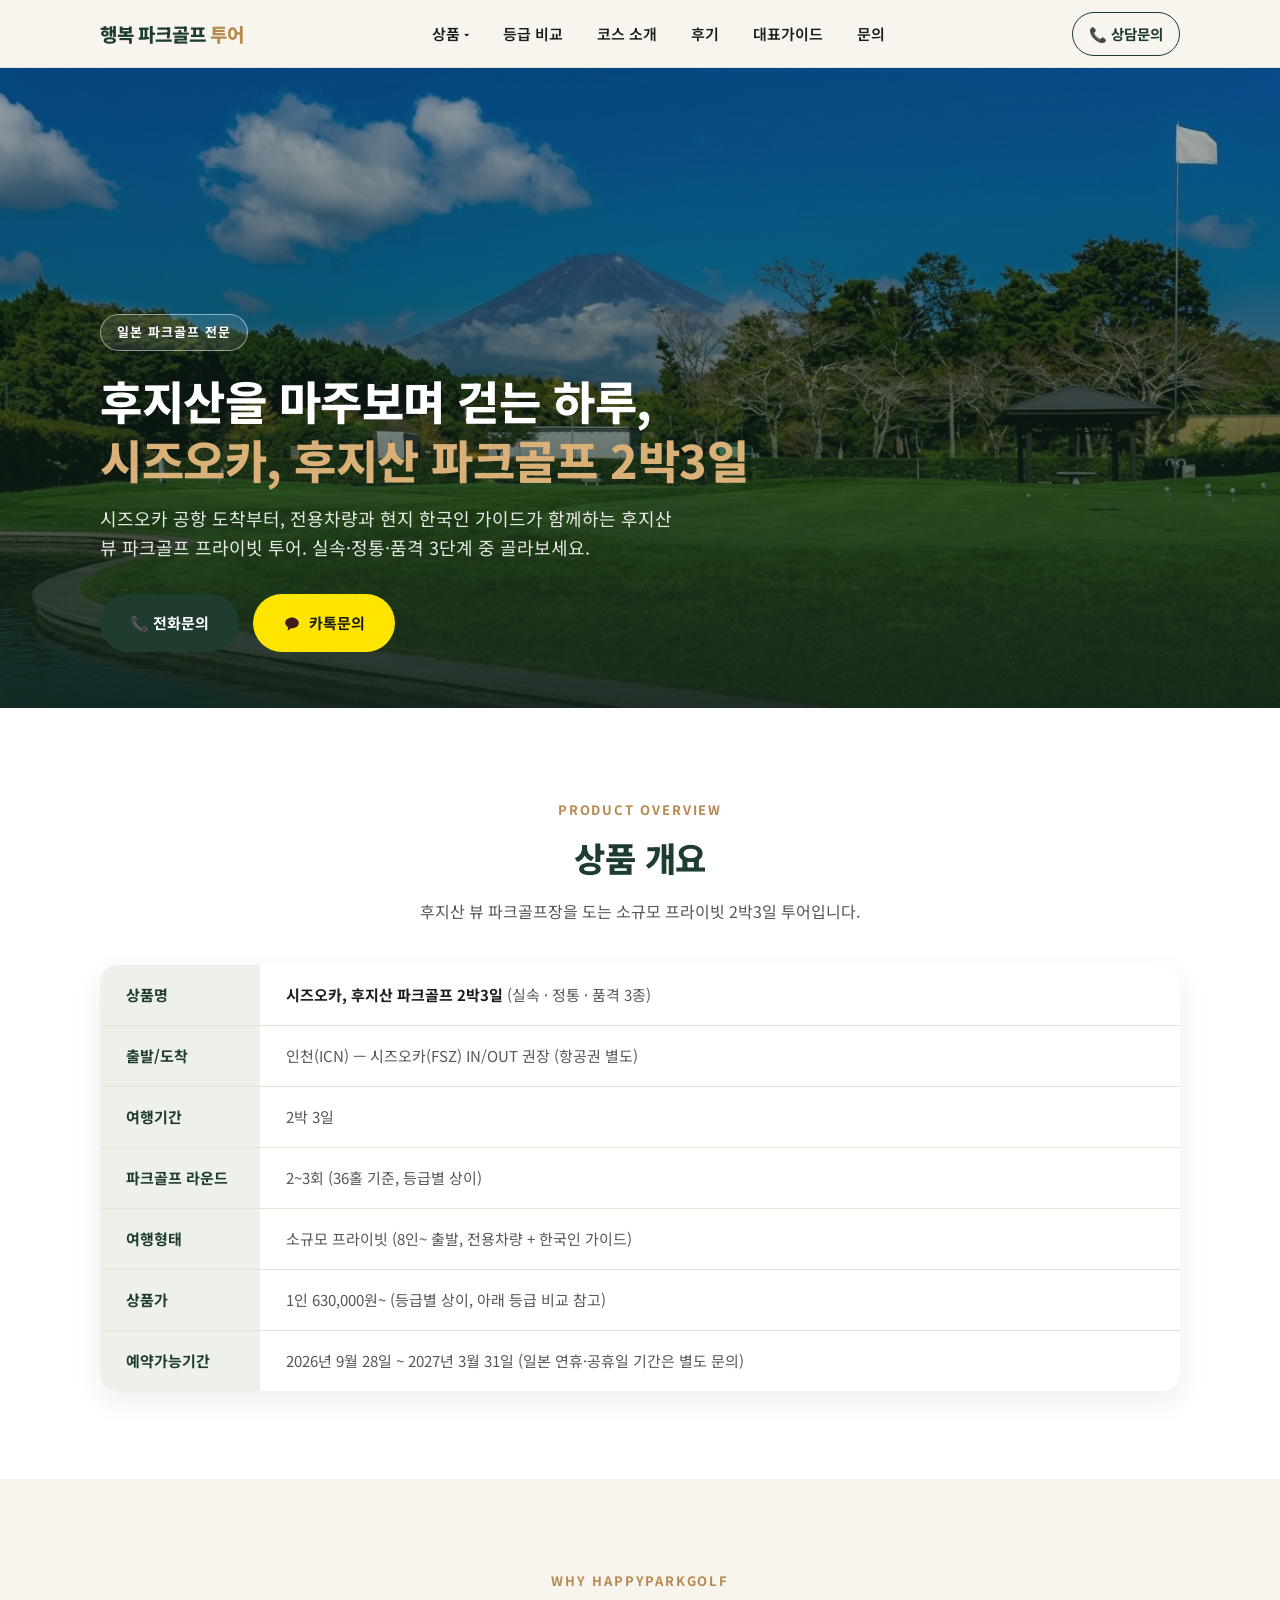
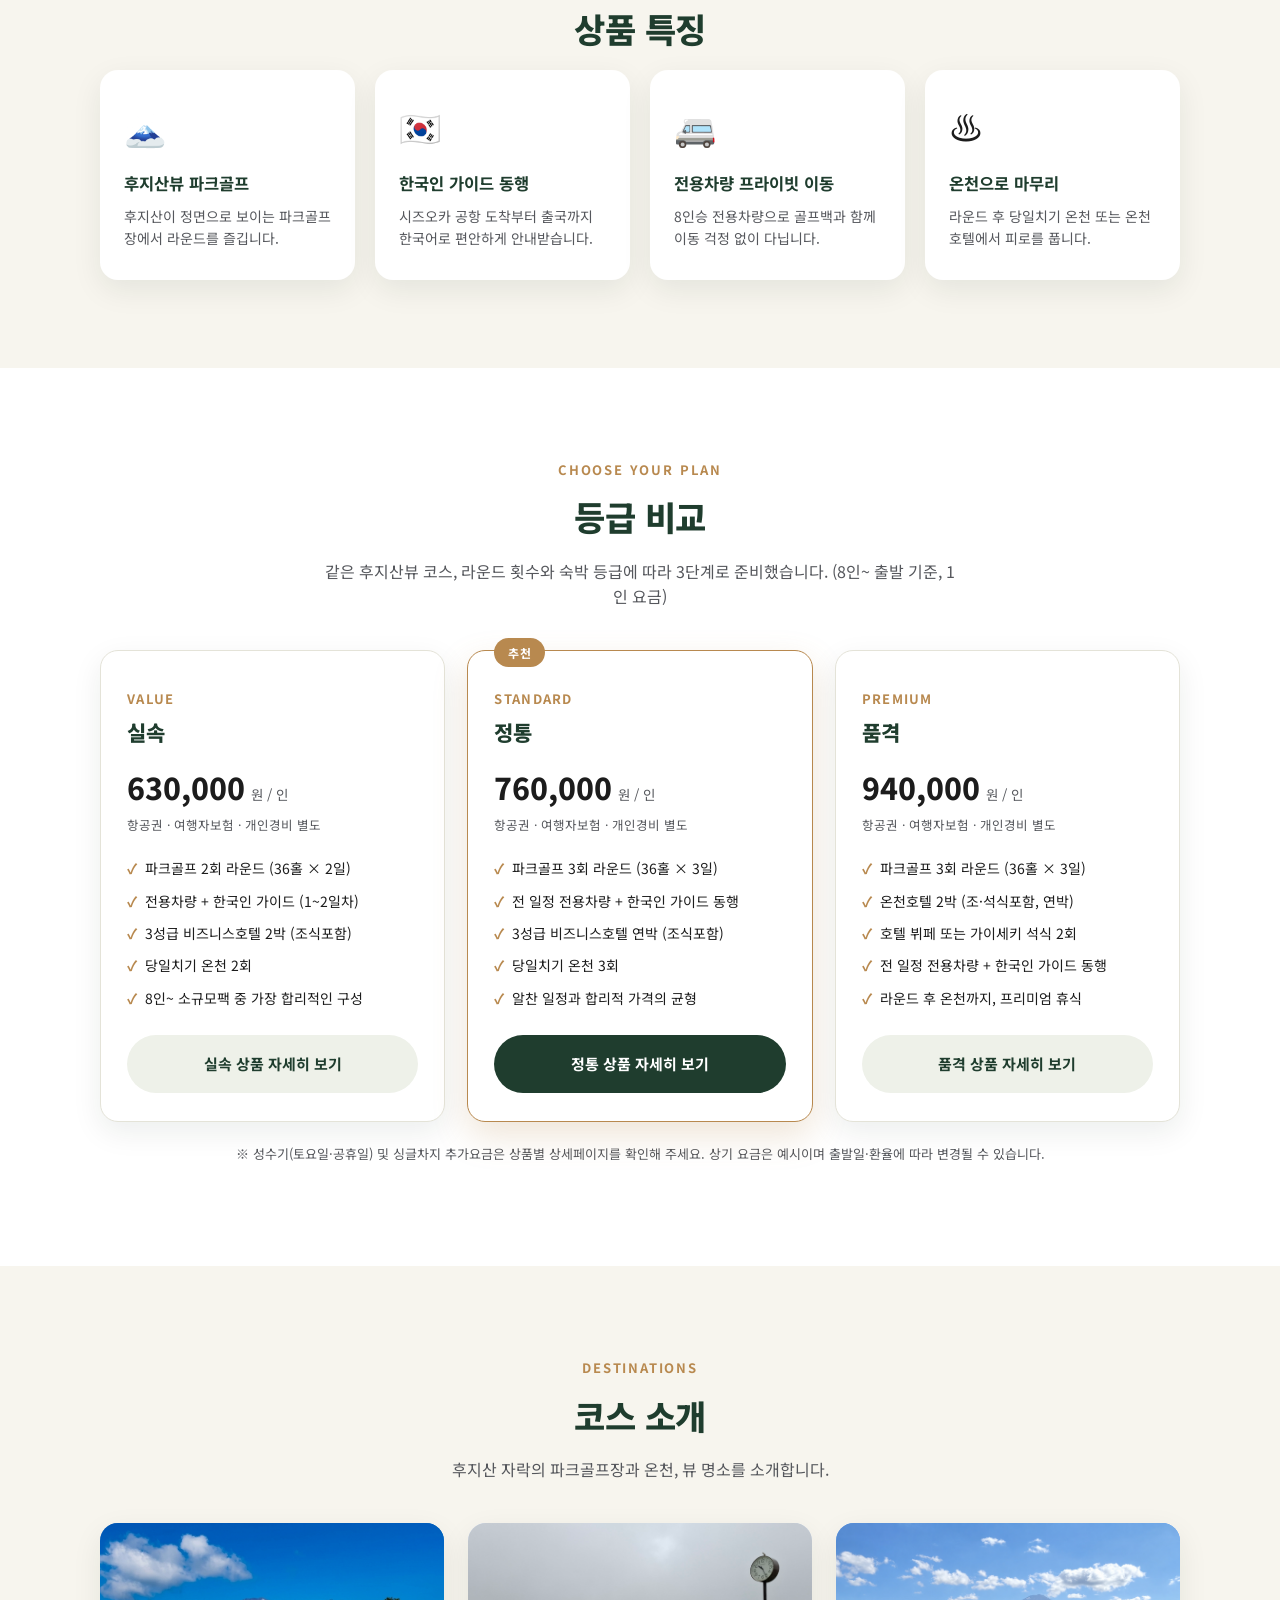
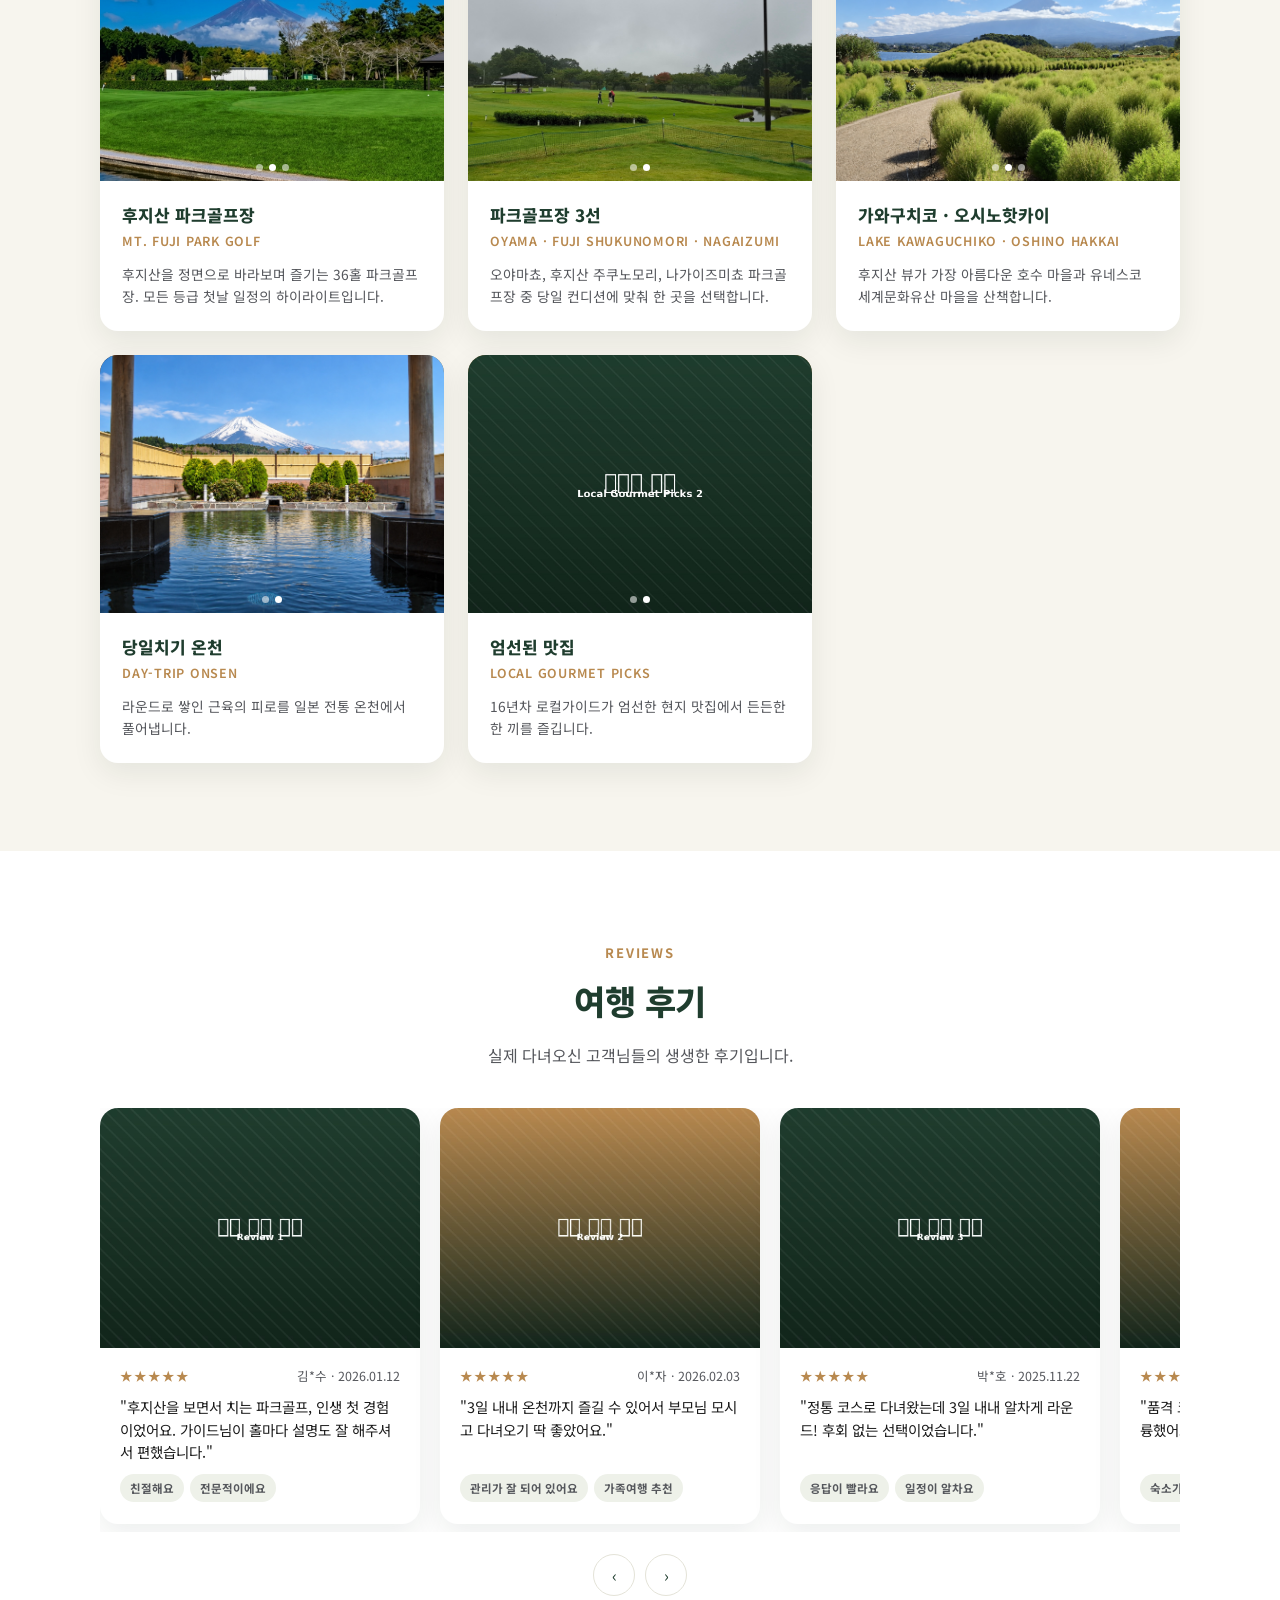
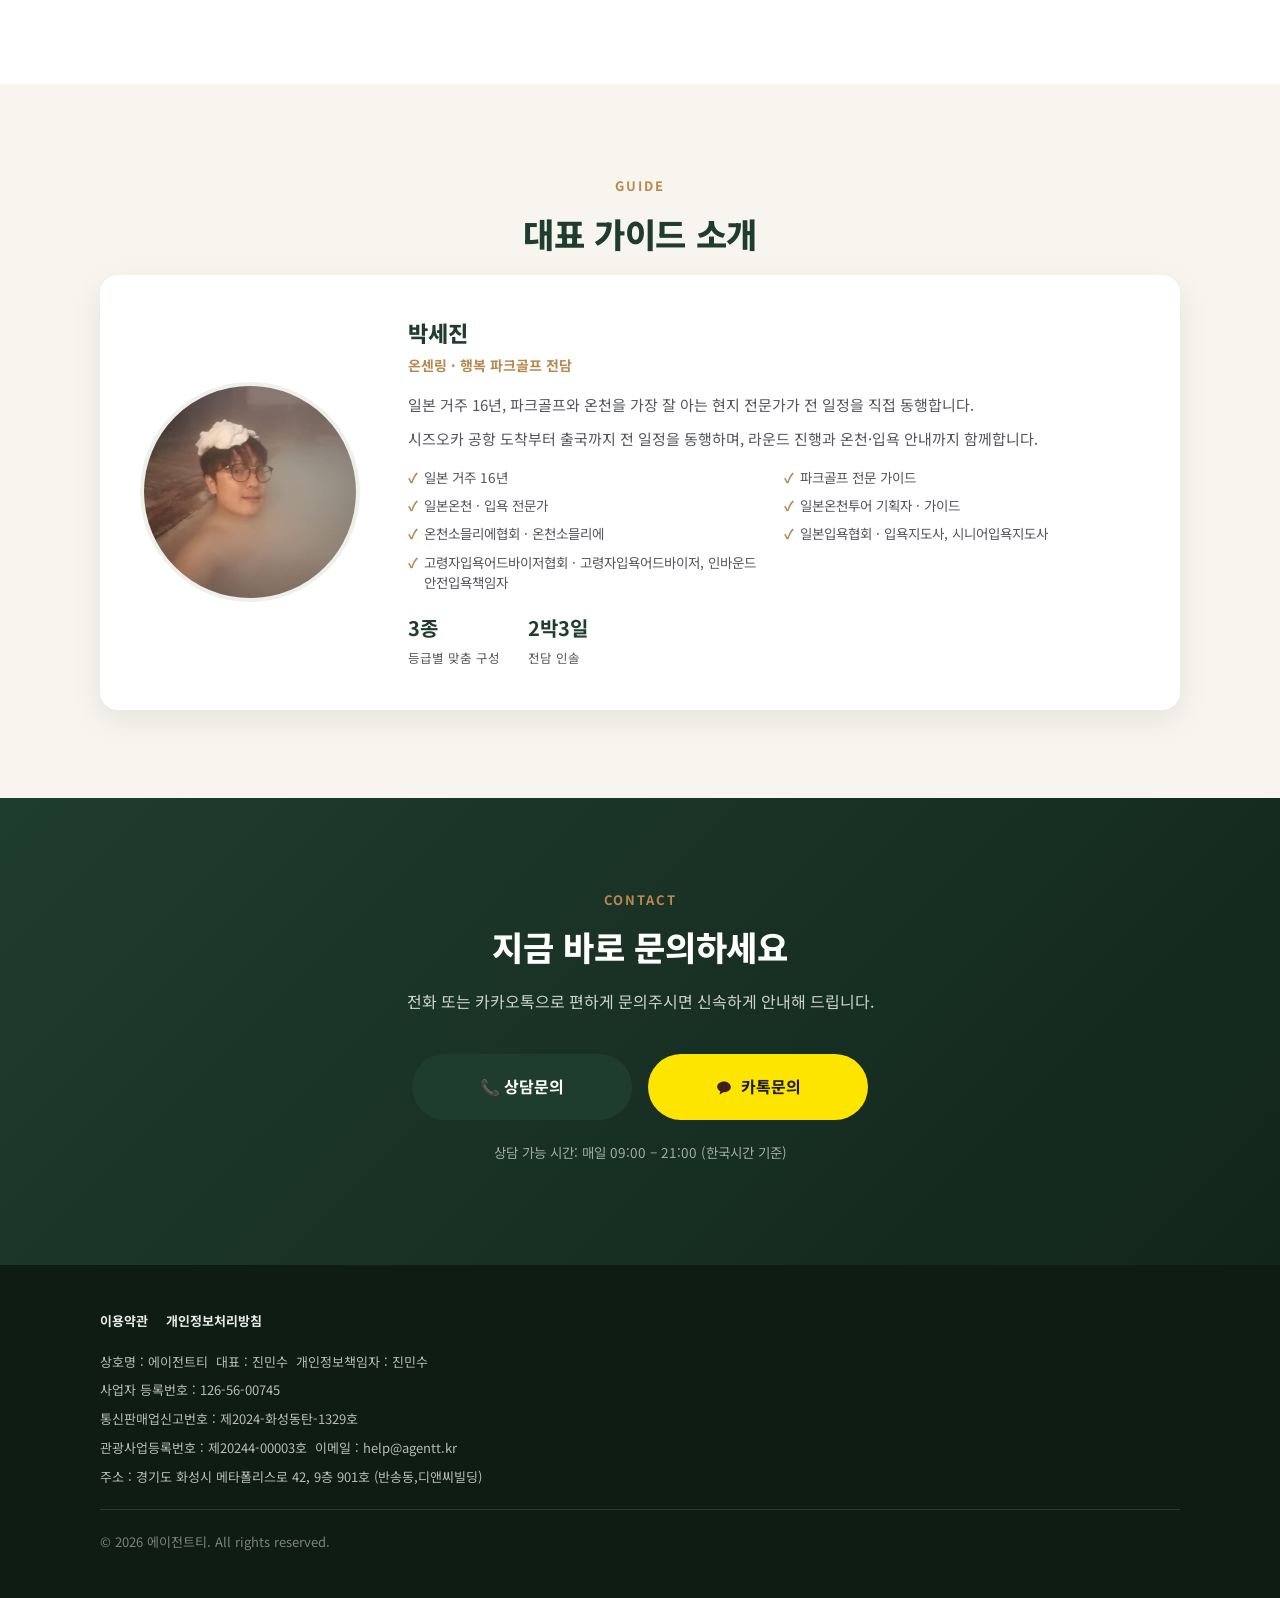
==== commit b631b7b1: "코스소개 '시즈오카 숙소' 카드를 '엄선된 맛집'으로 교체 숙박 안내 카드를, 16년차 로컬가이드가 엄선한 현지 맛집을 소개하는 카드로 변경. 이미지도 새 테마에 맞춰 교체(sus" ====
--- a/index.html
+++ b/index.html
@@ -276,17 +276,17 @@
 
       <div class="dest-card">
         <div class="dest-media">
-          <img src="/images/destinations/susono-hotel/1.jpg" alt="시즈오카 숙소 1" class="is-active">
-          <img src="/images/destinations/susono-hotel/2.jpg" alt="온천호텔 2">
+          <img src="/images/destinations/local-food/1.jpg" alt="엄선된 맛집 1" class="is-active">
+          <img src="/images/destinations/local-food/2.jpg" alt="엄선된 맛집 2">
           <div class="dest-thumbs">
             <button class="dest-thumb-dot is-active"></button>
             <button class="dest-thumb-dot"></button>
           </div>
         </div>
         <div class="dest-body">
-          <h3 class="dest-name">시즈오카 숙소</h3>
-          <p class="dest-name-en">Susono / Kawaguchiko Onsen Hotel</p>
-          <p class="dest-desc">3성급 비즈니스호텔부터 조·석식이 포함된 온천호텔까지, 등급에 맞는 숙박을 준비했습니다.</p>
+          <h3 class="dest-name">엄선된 맛집</h3>
+          <p class="dest-name-en">Local Gourmet Picks</p>
+          <p class="dest-desc">16년차 로컬가이드가 엄선한 현지 맛집에서 든든한 한 끼를 즐깁니다.</p>
         </div>
       </div>
 
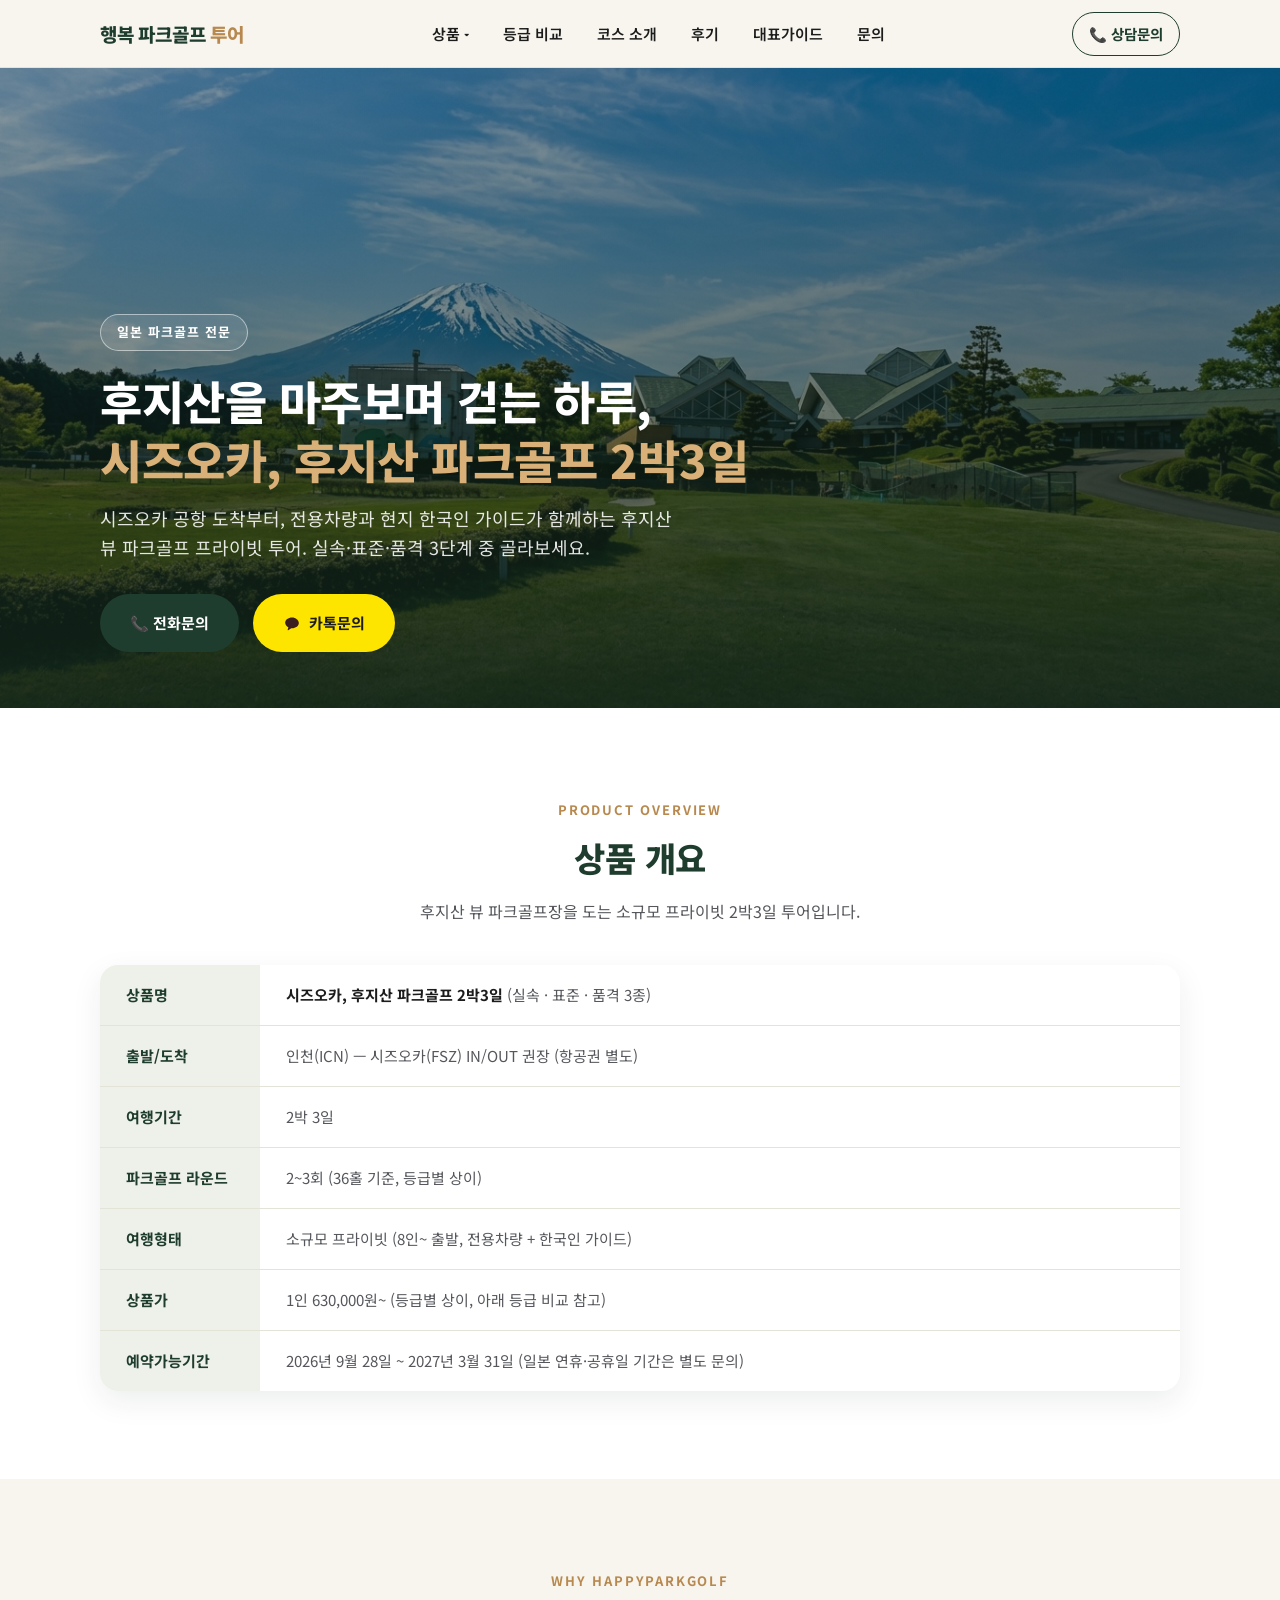
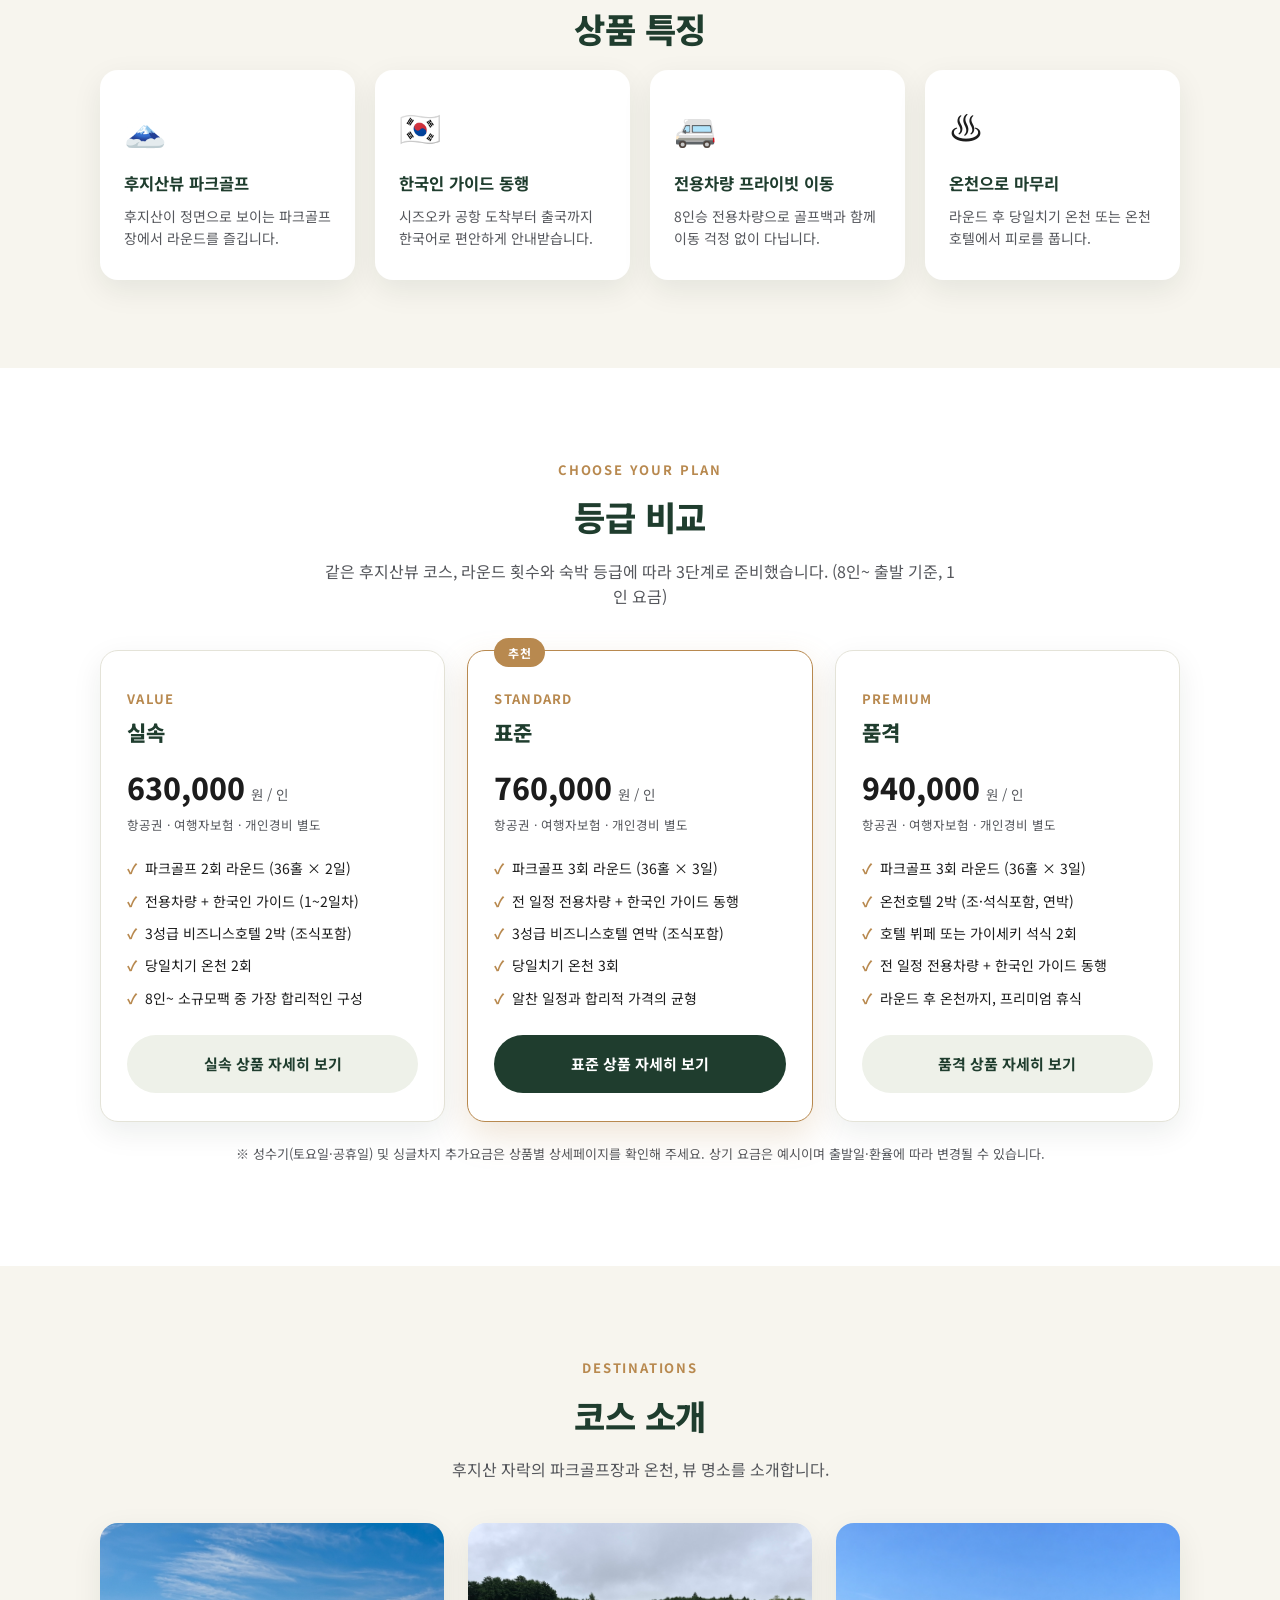
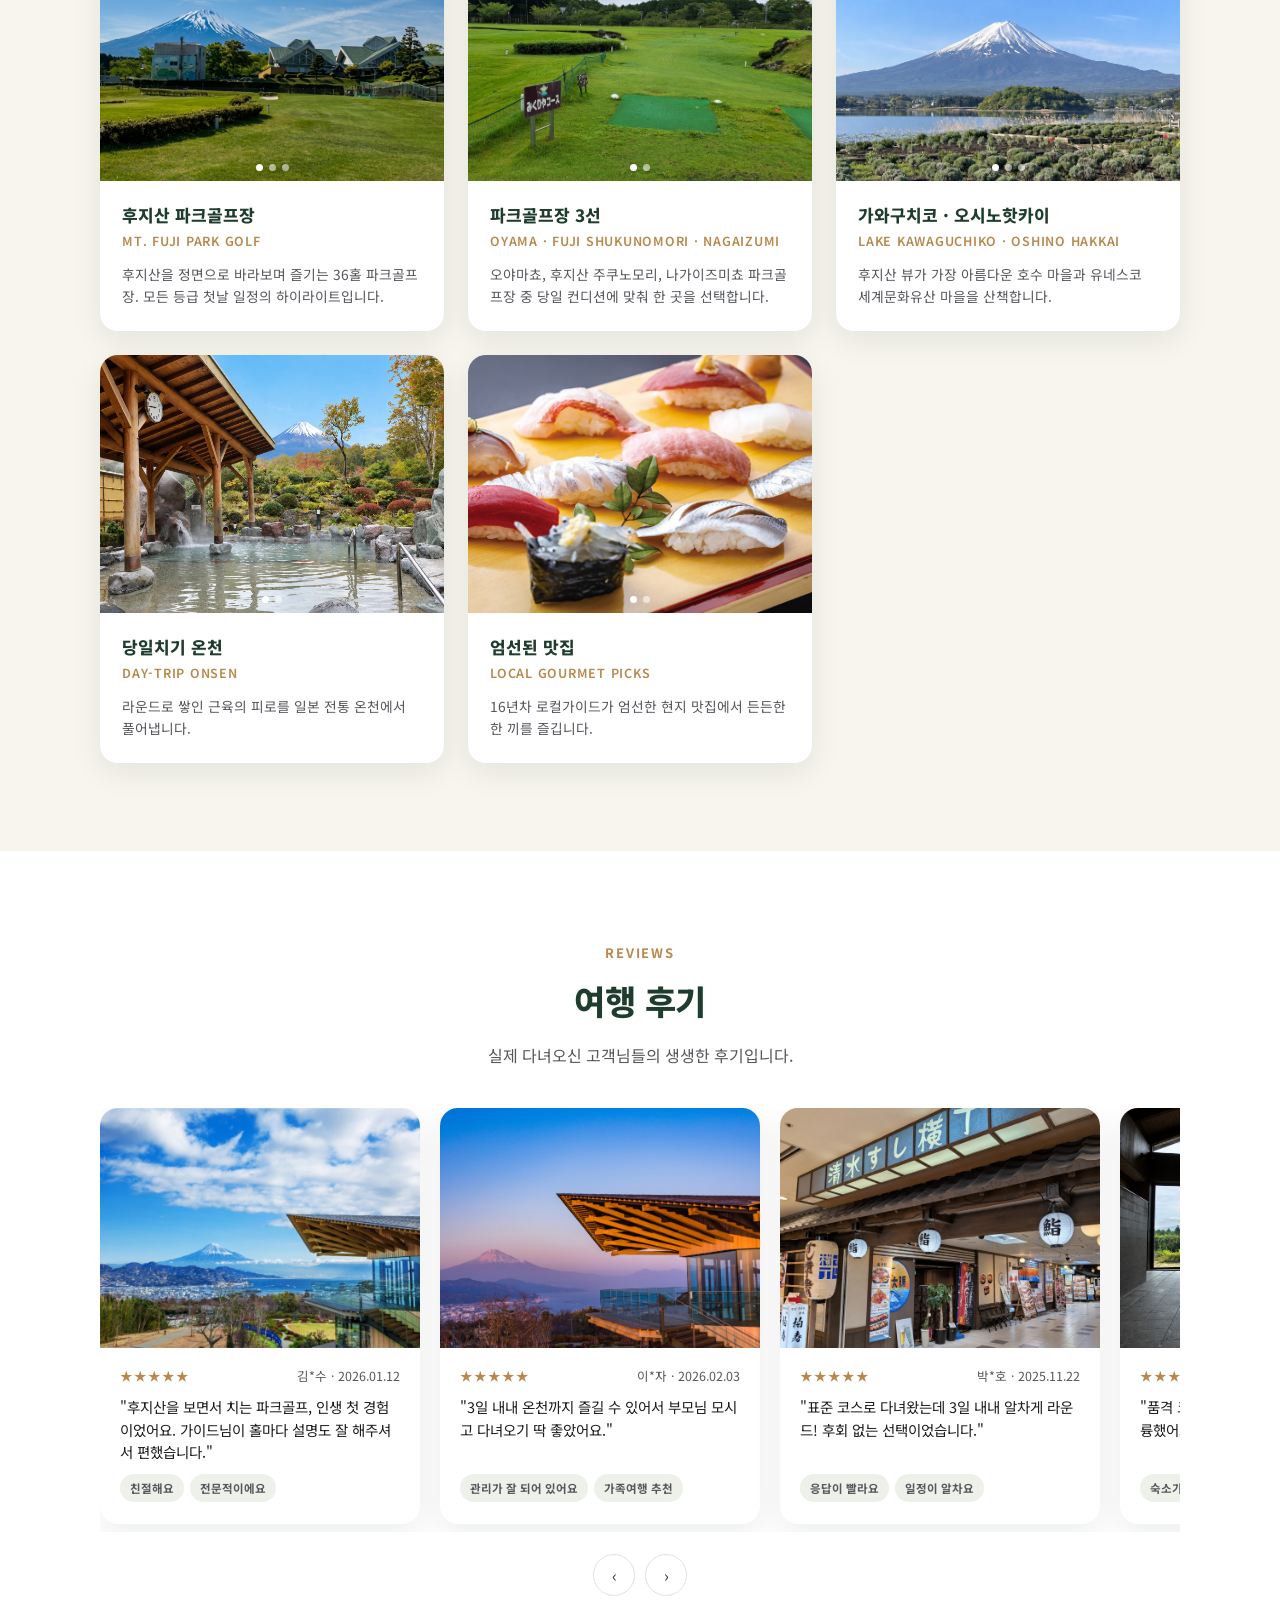
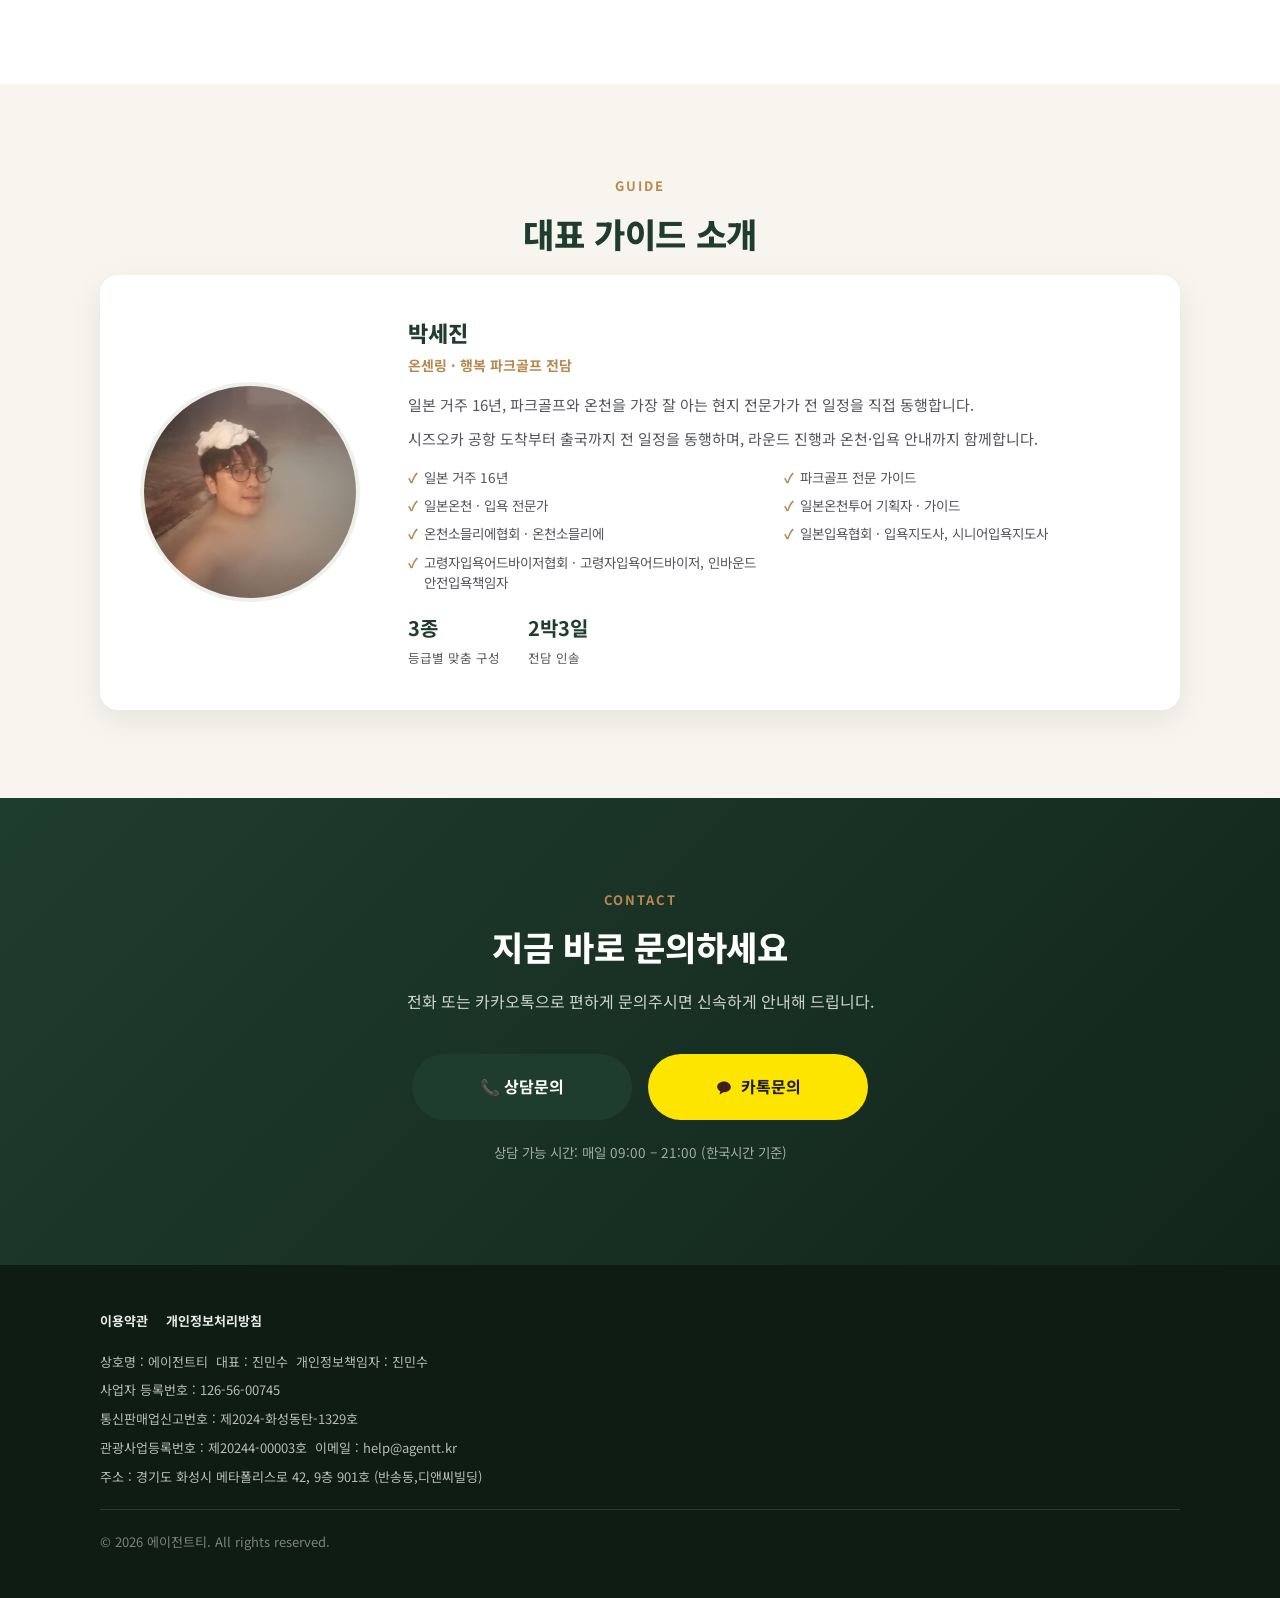
==== commit f9d28ac7: "등급명 '정통' -> '표준'으로 변경하고 상품명 표기를 [등급] 접두어 형식으로 통일 GNB 드롭다운/상품명/타이틀/OG태그/일정표 등 전체에서 정통을 표준으로 교체하고, '시즈" ====
--- a/index.html
+++ b/index.html
@@ -4,12 +4,12 @@
 <meta charset="UTF-8">
 <meta name="viewport" content="width=device-width, initial-scale=1.0">
 <title>행복 파크골프 투어 | 일본 파크골프 전문여행 - 시즈오카, 후지산 2박3일</title>
-<meta name="description" content="후지산이 보이는 그린 위에서 즐기는 파크골프. 인천-시즈오카 왕복, 전용차량과 한국인 가이드가 함께하는 2박3일 소규모 프라이빗 투어. 실속·정통·품격 3단계로 골라보세요.">
+<meta name="description" content="후지산이 보이는 그린 위에서 즐기는 파크골프. 인천-시즈오카 왕복, 전용차량과 한국인 가이드가 함께하는 2박3일 소규모 프라이빗 투어. 실속·표준·품격 3단계로 골라보세요.">
 <link rel="canonical" href="https://parkgolf-7nd.pages.dev/">
 
 <meta property="og:type" content="website">
 <meta property="og:title" content="행복 파크골프 투어 | 일본 파크골프 전문여행 - 시즈오카, 후지산 2박3일">
-<meta property="og:description" content="후지산 뷰 파크골프장에서 즐기는 2박3일 소규모 프라이빗 투어. 실속·정통·품격 3단계.">
+<meta property="og:description" content="후지산 뷰 파크골프장에서 즐기는 2박3일 소규모 프라이빗 투어. 실속·표준·품격 3단계.">
 <meta property="og:image" content="/images/og-image.jpg">
 <meta property="og:locale" content="ko_KR">
 
@@ -31,17 +31,17 @@
         <ul class="nav-dropdown" data-products-dropdown>
           <li>
             <a href="/products/susono-value/" class="nav-dropdown-link">
-              <span>시즈오카, 후지산 파크골프 실속</span><span class="status">판매중</span>
+              <span>[실속] 시즈오카, 후지산 파크골프</span><span class="status">판매중</span>
             </a>
           </li>
           <li>
             <a href="/products/susono-standard/" class="nav-dropdown-link">
-              <span>시즈오카, 후지산 파크골프 정통</span><span class="status">판매중</span>
+              <span>[표준] 시즈오카, 후지산 파크골프</span><span class="status">판매중</span>
             </a>
           </li>
           <li>
             <a href="/products/susono-premium/" class="nav-dropdown-link">
-              <span>시즈오카, 후지산 파크골프 품격</span><span class="status">판매중</span>
+              <span>[품격] 시즈오카, 후지산 파크골프</span><span class="status">판매중</span>
             </a>
           </li>
         </ul>
@@ -69,7 +69,7 @@
   <div class="hero-content">
     <span class="hero-badge">일본 파크골프 전문</span>
     <h1 class="hero-title">후지산을 마주보며 걷는 하루,<br><em>시즈오카, 후지산 파크골프 2박3일</em></h1>
-    <p class="hero-sub">시즈오카 공항 도착부터, 전용차량과 현지 한국인 가이드가 함께하는 후지산뷰 파크골프 프라이빗 투어. 실속·정통·품격 3단계 중 골라보세요.</p>
+    <p class="hero-sub">시즈오카 공항 도착부터, 전용차량과 현지 한국인 가이드가 함께하는 후지산뷰 파크골프 프라이빗 투어. 실속·표준·품격 3단계 중 골라보세요.</p>
     <div class="cta-row">
       <a href="tel:01082004994" class="btn btn--primary">📞 전화문의</a>
       <a href="https://open.kakao.com/o/sj4xOiPi" target="_blank" rel="noopener" class="btn btn--kakao"><svg class="kakao-icon" viewBox="0 0 24 24" width="18" height="18" aria-hidden="true" focusable="false"><path fill="#3C1E1E" d="M12 4.5c-5.02 0-9.1 3.15-9.1 7.03 0 2.53 1.7 4.75 4.26 6.01l-.94 3.45a.47.47 0 0 0 .71.53l4.06-2.68c.33.03.67.05 1.01.05 5.02 0 9.1-3.15 9.1-7.03S17.02 4.5 12 4.5Z"/></svg> 카톡문의</a>
@@ -87,7 +87,7 @@
     </div>
 
     <table class="overview-table">
-      <tr><th>상품명</th><td><strong>시즈오카, 후지산 파크골프 2박3일</strong> (실속 · 정통 · 품격 3종)</td></tr>
+      <tr><th>상품명</th><td><strong>시즈오카, 후지산 파크골프 2박3일</strong> (실속 · 표준 · 품격 3종)</td></tr>
       <tr><th>출발/도착</th><td>인천(ICN) — 시즈오카(FSZ) IN/OUT 권장 (항공권 별도)</td></tr>
       <tr><th>여행기간</th><td>2박 3일</td></tr>
       <tr><th>파크골프 라운드</th><td>2~3회 (36홀 기준, 등급별 상이)</td></tr>
@@ -160,7 +160,7 @@
       <div class="plan-card plan-card--featured">
         <span class="plan-badge">추천</span>
         <p class="plan-name">Standard</p>
-        <h3 class="plan-title">정통</h3>
+        <h3 class="plan-title">표준</h3>
         <div class="plan-price"><strong>760,000</strong><span>원 / 인</span></div>
         <p class="plan-price-note">항공권 · 여행자보험 · 개인경비 별도</p>
         <ul class="plan-list">
@@ -170,7 +170,7 @@
           <li>당일치기 온천 3회</li>
           <li>알찬 일정과 합리적 가격의 균형</li>
         </ul>
-        <a href="/products/susono-standard/" class="btn btn--primary btn--block">정통 상품 자세히 보기</a>
+        <a href="/products/susono-standard/" class="btn btn--primary btn--block">표준 상품 자세히 보기</a>
       </div>
 
       <div class="plan-card">
@@ -328,7 +328,7 @@
           <div class="review-media"><img src="/images/reviews/3.jpg" alt="후기 사진 3"></div>
           <div class="review-body">
             <div class="review-meta"><span class="review-stars">★★★★★</span><span>박*호 · 2025.11.22</span></div>
-            <p class="review-quote">"정통 코스로 다녀왔는데 3일 내내 알차게 라운드! 후회 없는 선택이었습니다."</p>
+            <p class="review-quote">"표준 코스로 다녀왔는데 3일 내내 알차게 라운드! 후회 없는 선택이었습니다."</p>
             <div class="review-tags"><span class="review-tag">응답이 빨라요</span><span class="review-tag">일정이 알차요</span></div>
           </div>
         </article>
